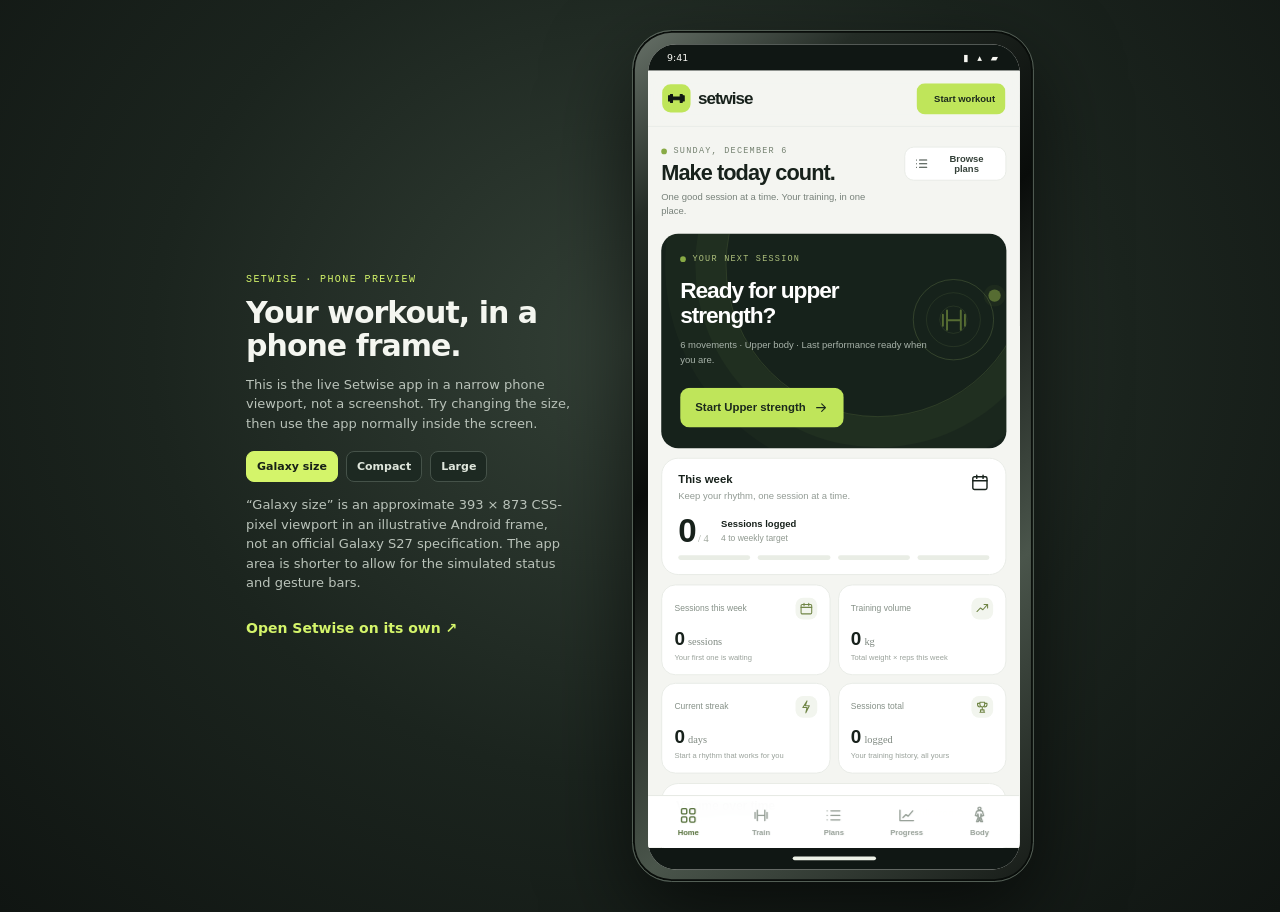
==== phone-preview.html @ 3e72337c "Publish Setwise workout tracker and installable web app" ====
<!doctype html>
<html lang="en">
<head>
  <meta charset="utf-8">
  <meta name="viewport" content="width=device-width, initial-scale=1">
  <meta name="theme-color" content="#101714">
  <title>Setwise phone preview</title>
  <style>
    :root{color-scheme:dark;--lime:#d4f46a}
    *{box-sizing:border-box}body{margin:0;min-height:100vh;background:radial-gradient(ellipse at 50% 38%,#344137 0,#1b241e 54%,#101512 100%);color:#f4f6f0;font:14px/1.5 system-ui,sans-serif}
    .preview-shell{min-height:100vh;display:flex;align-items:center;justify-content:center;gap:56px;padding:30px}
    .intro{width:min(330px,32vw)}.eyebrow{color:var(--lime);font:500 10px ui-monospace,monospace;letter-spacing:1.4px;text-transform:uppercase}.intro h1{font-size:30px;line-height:1.1;letter-spacing:-1px;margin:11px 0}.intro p{color:#bac3ba;font-size:13px}.intro a{display:inline-flex;margin-top:12px;color:var(--lime);font-weight:650;text-decoration:none}.intro a:hover{text-decoration:underline}
    .controls{display:flex;gap:8px;margin:18px 0 10px;flex-wrap:wrap}.controls button{border:1px solid #455249;border-radius:8px;background:#1d2922;color:#dfe6dc;padding:8px 10px;font:600 11px system-ui;cursor:pointer}.controls button.active{background:var(--lime);border-color:var(--lime);color:#172017}.caption{color:#8f9b91;font-size:10px;max-width:320px}.local-preview-note{display:none;margin:10px 0;padding:10px 12px;border:1px solid #53624f;border-radius:9px;background:#18221b;color:#c3cec2;font-size:10px;line-height:1.5}.local-preview-note a{display:inline;color:#d4f46a;text-decoration:underline}
    .fitbox{position:relative;flex:0 0 auto;width:calc(var(--phone-width) + 32px);height:calc(var(--phone-height) + 28px)}
    .device{position:absolute;inset:0 auto auto 0;width:calc(var(--phone-width) + 32px);height:calc(var(--phone-height) + 28px);transform:scale(var(--scale,1));transform-origin:top left;border:1px solid #58645a;border-radius:42px;background:linear-gradient(140deg,#687269,#242c26 16%,#090c0a 40%,#4a554b 72%,#171c18);box-shadow:0 34px 90px #0009,inset 0 0 0 2px #090d0a}
    .screen{position:absolute;left:16px;top:14px;width:var(--phone-width);height:var(--phone-height);overflow:hidden;border-radius:30px;background:#f4f5f1;display:flex;flex-direction:column}
    .system-bar{height:28px;flex:none;display:flex;justify-content:space-between;align-items:center;padding:0 20px;color:#f7f7f2;background:#101714;font:500 10px system-ui}.system-icons{letter-spacing:3px;font-size:10px}
    iframe{display:block;flex:1;width:100%;min-height:0;border:0;background:#f4f5f1}.gesture-bar{height:24px;flex:none;display:grid;place-items:center;background:#101714}.gesture-bar i{width:88px;height:4px;border-radius:9px;background:#eef2e8}
    @media(max-width:900px){.preview-shell{gap:24px;padding:20px}.intro{width:min(270px,34vw)}}
    @media(max-width:680px){.preview-shell{flex-direction:column;gap:22px;justify-content:flex-start;padding:18px 10px 30px}.intro{width:min(425px,100%)}.intro h1{font-size:24px}}
    @media(prefers-reduced-motion:reduce){*{scroll-behavior:auto!important}}
  </style>
</head>
<body>
  <main class="preview-shell">
    <section class="intro">
      <div class="eyebrow">Setwise · phone preview</div>
      <h1>Your workout, in a phone frame.</h1>
      <p>This is the live Setwise app in a narrow phone viewport, not a screenshot. Try changing the size, then use the app normally inside the screen.</p>
      <div class="controls" aria-label="Phone preview size">
        <button type="button" class="active" data-width="393" data-height="873">Galaxy size</button>
        <button type="button" data-width="360" data-height="800">Compact</button>
        <button type="button" data-width="412" data-height="915">Large</button>
      </div>
      <p class="caption">“Galaxy size” is an approximate 393 × 873 CSS-pixel viewport in an illustrative Android frame, not an official Galaxy S27 specification. The app area is shorter to allow for the simulated status and gesture bars.</p>
      <a id="open-app-link" href="./index.html">Open Setwise on its own ↗</a>
    </section>
    <div class="fitbox" id="fitbox" style="--phone-width:393px;--phone-height:873px">
      <div class="device"><div class="screen">
        <div class="system-bar"><span>9:41</span><span class="system-icons">▮ ▴ ▰</span></div>
        <iframe id="phone-app-frame" title="Setwise in a Galaxy-sized phone viewport" srcdoc="&lt;!doctype html&gt;
&lt;html lang=&quot;en&quot;&gt;
&lt;head&gt;
  &lt;meta charset=&quot;utf-8&quot;&gt;
  &lt;meta name=&quot;viewport&quot; content=&quot;width=device-width, initial-scale=1, viewport-fit=cover&quot;&gt;
  &lt;meta name=&quot;theme-color&quot; content=&quot;#101714&quot;&gt;
  &lt;meta name=&quot;description&quot; content=&quot;A private, no-subscription strength training log. Plan sessions, track your lifts, and see your progress.&quot;&gt;
  &lt;title&gt;Setwise — your training log&lt;/title&gt;
  &lt;link rel=&quot;icon&quot; href=&quot;./icon.svg&quot; type=&quot;image/svg+xml&quot;&gt;
  &lt;style&gt;:root{--ink:#17211b;--muted:#77817a;--quiet:#9aa29c;--line:#e8ebe6;--paper:#f4f5f1;--white:#fff;--green:#bfe55a;--green-dark:#425c31;--green-soft:#f0f6df;--nav:#101714;--nav-muted:#a6b1a8;--orange:#f1a65b;--red:#d8665a;--blue:#7798cf;--shadow:0 14px 40px rgba(25,37,28,.08);--radius:18px;font-family:&#x27;DM Sans&#x27;,sans-serif;color:var(--ink);background:var(--paper)}
*{box-sizing:border-box}body{margin:0;min-width:320px;min-height:100vh;background:var(--paper);font-size:14px}button,input,select,textarea{font:inherit}button{cursor:pointer}button:focus-visible,input:focus-visible,select:focus-visible,textarea:focus-visible{outline:3px solid rgba(108,144,47,.32);outline-offset:2px}svg{display:block;width:20px;height:20px;fill:none;stroke:currentColor;stroke-width:1.8;stroke-linecap:round;stroke-linejoin:round}.app-shell{min-height:100vh}.sidebar{position:fixed;z-index:15;inset:0 auto 0 0;width:246px;padding:25px 16px 16px;background:var(--nav);color:#f4f7f2;display:flex;flex-direction:column}.brand{display:flex;align-items:center;gap:11px;margin:0 0 36px 8px;color:inherit;text-decoration:none}.brand-mark{display:grid;place-items:center;width:37px;height:37px;border-radius:12px;background:var(--green);color:var(--nav)}.brand-mark svg{width:27px;height:27px}.brand-copy{display:flex;flex-direction:column;line-height:1}.brand-copy strong,.mobile-brand strong{font:800 20px Manrope,sans-serif;letter-spacing:-1.1px}.brand-copy small{color:#849087;font:500 8px &#x27;DM Mono&#x27;,monospace;letter-spacing:1px;margin-top:5px}.sidebar-label{padding:0 11px;margin:0 0 10px;color:#6f7b72;font:500 9px &#x27;DM Mono&#x27;,monospace;letter-spacing:1.3px}.primary-nav{display:grid;gap:5px}.nav-link{position:relative;display:flex;align-items:center;gap:12px;width:100%;height:43px;padding:0 12px;border:0;border-radius:10px;background:transparent;color:var(--nav-muted);text-align:left;font-weight:600;font-size:13px;transition:background .18s,color .18s}.nav-link:hover{background:#1c2720;color:#fff}.nav-link.active{background:#25312a;color:#f7faef}.nav-link.active:before{content:&quot;&quot;;position:absolute;left:0;top:10px;bottom:10px;width:3px;border-radius:0 4px 4px 0;background:var(--green)}.nav-icon,.top-action-icon span,.icon-button span{display:inline-grid;place-items:center;width:20px;height:20px}.nav-icon svg{width:18px;height:18px}.nav-count{display:grid;place-items:center;margin-left:auto;width:23px;height:20px;border-radius:6px;background:#26332b;color:#b8c3b9;font:500 10px &#x27;DM Mono&#x27;,monospace}.nav-pulse{width:7px;height:7px;margin-left:auto;border-radius:50%;background:var(--green);box-shadow:0 0 0 4px rgba(191,229,90,.12);display:none}.nav-pulse.on{display:block}.sidebar-bottom{margin-top:auto}.privacy-card{display:flex;gap:10px;align-items:flex-start;margin:0 2px 18px;padding:13px 11px;background:#19241d;border:1px solid #28352c;border-radius:12px}.privacy-icon{color:var(--green);padding-top:1px}.privacy-icon svg{width:17px;height:17px}.privacy-card strong,.privacy-card small{display:block}.privacy-card strong{font-size:11px;color:#e4eadf}.privacy-card small{font-size:10px;color:#879389;margin-top:4px}.settings-link{margin-bottom:12px}.profile-row{display:flex;align-items:center;gap:10px;padding:14px 4px 2px;border-top:1px solid #27312a}.avatar{display:grid;place-items:center;width:32px;height:32px;border-radius:50%;background:#344434;color:var(--green);font:700 13px Manrope}.profile-copy{flex:1;min-width:0}.profile-copy strong,.profile-copy small{display:block;white-space:nowrap;overflow:hidden;text-overflow:ellipsis}.profile-copy strong{font-size:11px}.profile-copy small{margin-top:4px;color:#829087;font-size:10px}.icon-button,.top-action-icon{display:grid;place-items:center;width:33px;height:33px;border:0;border-radius:9px;background:transparent;color:#89968c}.icon-button:hover,.top-action-icon:hover{background:#26322b;color:#fff}.icon-button svg{width:17px;height:17px}.main-area{min-height:100vh;margin-left:246px}.topbar{height:72px;position:sticky;z-index:10;top:0;display:flex;align-items:center;padding:0 40px;border-bottom:1px solid var(--line);background:rgba(244,245,241,.92);backdrop-filter:blur(14px)}.breadcrumbs{display:flex;align-items:center;gap:11px;font-size:12px}.crumb-root{color:#98a099}.crumb-slash{color:#c0c6bf}.breadcrumbs strong{font-size:12px;font-weight:700;color:#3c473f}.top-actions{display:flex;align-items:center;gap:15px;margin-left:auto}.save-indicator{display:flex;align-items:center;gap:6px;color:#839087;font-size:10px}.save-indicator i{width:6px;height:6px;border-radius:50%;background:#83b84c}.top-action-icon{display:none;color:#626f65}.button{display:inline-flex;align-items:center;justify-content:center;gap:8px;min-height:42px;padding:0 15px;border:1px solid transparent;border-radius:10px;font-weight:700;font-size:12px;transition:transform .14s,background .18s,border .18s}.button:hover{transform:translateY(-1px)}.button svg{width:16px;height:16px}.button-primary{background:var(--green);color:#1b291c}.button-primary:hover{background:#cef174}.button-small{min-height:35px;padding:0 12px;font-size:11px;border-radius:9px}.button-secondary{background:#fff;border-color:var(--line);color:#354139}.button-secondary:hover{border-color:#c6d2bf;background:#fbfcf8}.button-dark{background:#26342a;color:#f4f7f1}.button-dark:hover{background:#314332}.button-quiet{background:transparent;color:#68766b}.button-danger{background:#fff6f3;color:#a5473e;border-color:#f1d8d4}.content-wrap{max-width:1500px;margin:0 auto;padding:31px 40px 20px}.page-intro{display:flex;align-items:flex-end;justify-content:space-between;gap:20px;margin-bottom:24px}.page-intro h1{margin:4px 0 4px;font:700 27px Manrope,sans-serif;letter-spacing:-1px}.page-intro p{margin:0;color:var(--muted);font-size:12px}.eyebrow{display:flex;align-items:center;gap:7px;color:#758271;font:500 9px &#x27;DM Mono&#x27;,monospace;letter-spacing:1.3px;text-transform:uppercase}.eyebrow .dot{width:6px;height:6px;background:#88aa45;border-radius:50%}.intro-actions{display:flex;gap:8px}.grid{display:grid;gap:16px}.overview-hero{display:grid;grid-template-columns:minmax(0,1.5fr) minmax(250px,.68fr);gap:16px;margin-bottom:16px}.hero-card{position:relative;display:flex;min-height:232px;overflow:hidden;padding:27px 29px;border-radius:var(--radius);background:#16221b;color:#fff}.hero-card:after{content:&quot;&quot;;position:absolute;right:-25px;top:-128px;width:320px;height:320px;border:1px solid rgba(198,234,116,.15);border-radius:50%;box-shadow:0 0 0 32px rgba(198,234,116,.035),0 0 0 64px rgba(198,234,116,.025)}.hero-content{position:relative;z-index:1;max-width:440px;display:flex;flex-direction:column;align-items:flex-start}.hero-card .eyebrow{color:#aec07d}.hero-card h2{max-width:390px;margin:14px 0 9px;font:700 27px/1.14 Manrope,sans-serif;letter-spacing:-1.1px}.hero-card p{max-width:385px;margin:0 0 20px;color:#a8b3aa;font-size:12px;line-height:1.65}.hero-card .button{margin-top:auto}.hero-orbit{position:absolute;right:56px;top:52px;width:130px;height:130px;border:1px solid rgba(213,245,138,.44);border-radius:50%;display:grid;place-items:center;color:var(--green)}.hero-orbit:before,.hero-orbit:after{content:&quot;&quot;;position:absolute;border:1px solid rgba(213,245,138,.24);border-radius:50%}.hero-orbit:before{inset:13px}.hero-orbit:after{inset:27px}.hero-orbit svg{position:relative;z-index:1;width:50px;height:50px;stroke-width:1.4}.hero-orbit span{position:absolute;right:-8px;top:10px;width:13px;height:13px;border-radius:50%;background:var(--green);box-shadow:0 0 0 5px rgba(191,229,90,.12)}.week-card{display:flex;flex-direction:column;justify-content:space-between;padding:21px 20px;border:1px solid var(--line);border-radius:var(--radius);background:#fff}.week-card-top{display:flex;align-items:flex-start;justify-content:space-between}.week-card h3{margin:0;font-size:12px}.week-card p{margin:5px 0 0;color:#929b94;font-size:10px}.week-stats{display:flex;gap:13px;align-items:flex-end}.week-big{font:700 42px/1 Manrope,sans-serif;letter-spacing:-2.5px}.week-big small{font:500 11px &#x27;DM Sans&#x27;;letter-spacing:0;color:#a1a99f;margin-left:4px}.week-target{display:grid;gap:5px;padding-bottom:4px}.week-target strong{font-size:10px}.week-target span{color:#909990;font-size:9px}.week-mark{display:flex;gap:8px;margin-top:14px}.week-mark i{height:5px;flex:1;border-radius:6px;background:#e9ede5}.week-mark i.done{background:#8fb546}.week-mark i.today{box-shadow:0 0 0 2px #d8e9b5}.metric-grid{grid-template-columns:repeat(4,minmax(0,1fr));margin-bottom:17px}.metric-card{position:relative;min-height:105px;padding:17px 18px;border:1px solid var(--line);border-radius:15px;background:#fff}.metric-card .metric-label{display:flex;align-items:center;justify-content:space-between;color:#859087;font-size:10px}.metric-card .metric-icon{display:grid;place-items:center;width:27px;height:27px;border-radius:8px;background:#f2f5ee;color:#718647}.metric-card .metric-icon svg{width:15px;height:15px}.metric-value{margin-top:10px;font:700 24px/1 Manrope,sans-serif;letter-spacing:-.8px}.metric-value small{color:#7f8981;font:500 11px &#x27;DM Sans&#x27;;letter-spacing:0;margin-left:4px}.metric-sub{margin-top:6px;color:#9aa29b;font-size:9px}.dashboard-grid{grid-template-columns:minmax(0,1.4fr) minmax(260px,.8fr);align-items:start}.panel{border:1px solid var(--line);border-radius:var(--radius);background:#fff;overflow:hidden}.panel-head{display:flex;align-items:center;justify-content:space-between;padding:17px 19px 14px}.panel-title{margin:0;font:700 13px Manrope,sans-serif;letter-spacing:-.2px}.panel-subtitle{margin:5px 0 0;color:#949d95;font-size:10px}.text-action{display:inline-flex;align-items:center;gap:5px;padding:4px 0;border:0;background:transparent;color:#728647;font-size:10px;font-weight:700}.text-action svg{width:14px;height:14px}.chart-holder{padding:3px 16px 12px}.chart-svg{width:100%;height:184px;overflow:visible}.chart-svg text{font:9px &#x27;DM Mono&#x27;,monospace;fill:#9aa29a}.chart-gridline{stroke:#edf0eb;stroke-width:1}.chart-area{fill:url(#chartFill)}.chart-line{fill:none;stroke:#819e48;stroke-width:2.3;stroke-linecap:round;stroke-linejoin:round}.chart-point{fill:#fff;stroke:#819e48;stroke-width:2}.chart-tooltip{fill:#29352a}.chart-legend{display:flex;justify-content:space-between;align-items:center;margin:0 18px 16px;color:#9aa29a;font-size:9px}.legend-label{display:flex;align-items:center;gap:6px}.legend-dot{width:7px;height:7px;border-radius:50%;background:#8aa451}.routine-list{display:grid;gap:9px;padding:0 14px 15px}.routine-quick{display:flex;align-items:center;gap:10px;padding:11px;border:1px solid #eff1ed;border-radius:12px;transition:border .15s,background .15s}.routine-quick:hover{border-color:#d8e3ca;background:#fbfcf8}.routine-visual{display:grid;place-items:center;flex:none;width:39px;height:39px;border-radius:11px;background:#edf3df;color:#6f8846}.routine-visual svg{width:19px;height:19px}.routine-quick:nth-child(3n+2) .routine-visual{background:#f4eddf;color:#ad8553}.routine-quick:nth-child(3n) .routine-visual{background:#e7eef4;color:#6685a4}.routine-info{min-width:0;flex:1}.routine-info strong{display:block;overflow:hidden;text-overflow:ellipsis;white-space:nowrap;font-size:11px}.routine-info small{display:block;margin-top:4px;color:#959e96;font-size:9px}.routine-start{display:grid;place-items:center;width:30px;height:30px;border:1px solid #e8ece5;border-radius:9px;background:#fff;color:#5f7641}.routine-start svg{width:15px;height:15px}.empty-routine{padding:21px 15px;text-align:center;color:#8e9990}.empty-routine strong{display:block;font-size:11px;color:#536054}.empty-routine p{margin:6px 0 11px;font-size:10px;line-height:1.5}.recent-panel{margin-top:16px}.session-list{padding:0 17px 8px}.session-row{display:grid;grid-template-columns:38px minmax(0,1fr) auto auto;align-items:center;gap:12px;padding:11px 0;border-top:1px solid #f0f2ee}.session-row:first-child{border-top:0}.session-date{display:grid;place-items:center;width:36px;height:38px;border-radius:9px;background:#f2f5ee;color:#597443;font:500 9px &#x27;DM Mono&#x27;,monospace;text-align:center;line-height:1.2}.session-main{min-width:0}.session-main strong{display:block;overflow:hidden;text-overflow:ellipsis;white-space:nowrap;font-size:11px}.session-main small{display:block;margin-top:4px;color:#9aa29a;font-size:9px}.session-stat{text-align:right;font:500 10px &#x27;DM Mono&#x27;,monospace;color:#556357}.session-stat small{display:block;margin-top:4px;color:#a0a8a1;font:400 8px &#x27;DM Sans&#x27;}.session-chevron{color:#b4bcb5}.session-chevron svg{width:15px;height:15px}.footer{display:flex;justify-content:space-between;gap:15px;padding:24px 1px 7px;color:#9ca49c;font:400 8px &#x27;DM Mono&#x27;,monospace;letter-spacing:.5px}.footer b{margin:0 5px;color:#c1c8be}

/* Routine, exercise, history and metrics */
.section-toolbar{display:flex;align-items:center;gap:9px;flex-wrap:wrap;margin-bottom:16px}.search-box{position:relative;display:flex;align-items:center;flex:1;min-width:210px;max-width:410px}.search-box svg{position:absolute;left:12px;width:16px;height:16px;color:#909990}.search-box input{width:100%;height:39px;padding:0 12px 0 38px;border:1px solid var(--line);border-radius:10px;background:#fff;color:var(--ink);font-size:11px}.filter-select,.field input,.field select,.field textarea,.inline-select{height:39px;padding:0 11px;border:1px solid var(--line);border-radius:9px;background:#fff;color:#354139;font-size:11px}.filter-select{min-width:125px}.toolbar-spacer{flex:1}.card-grid{display:grid;grid-template-columns:repeat(3,minmax(0,1fr));gap:13px}.routine-card{position:relative;display:flex;flex-direction:column;min-height:222px;padding:17px;border:1px solid var(--line);border-radius:15px;background:#fff;transition:transform .15s,box-shadow .15s}.routine-card:hover{transform:translateY(-2px);box-shadow:var(--shadow)}.routine-card-top{display:flex;align-items:flex-start;justify-content:space-between}.routine-card .routine-visual{width:42px;height:42px}.routine-menu{display:flex;gap:4px}.small-icon-button{display:grid;place-items:center;width:29px;height:29px;border:0;border-radius:8px;background:transparent;color:#99a199}.small-icon-button:hover{background:#f1f4ed;color:#4e6142}.small-icon-button svg{width:15px;height:15px}.routine-card h3{margin:14px 0 5px;font:700 15px Manrope,sans-serif;letter-spacing:-.3px}.routine-meta{color:#939c93;font-size:10px}.routine-card-tags{display:flex;gap:5px;flex-wrap:wrap;margin-top:12px}.tag{display:inline-flex;align-items:center;min-height:22px;padding:0 8px;border-radius:6px;background:#f1f4ed;color:#65754d;font-size:9px;font-weight:600}.tag.neutral{background:#f2f3f1;color:#737d74}.routine-card-bottom{display:flex;align-items:center;justify-content:space-between;margin-top:auto;padding-top:15px}.routine-card-bottom small{color:#9aa29a;font-size:9px}.exercise-grid{display:grid;grid-template-columns:repeat(3,minmax(0,1fr));gap:10px}.exercise-card{display:flex;align-items:center;gap:11px;padding:13px;border:1px solid var(--line);border-radius:13px;background:#fff}.exercise-symbol{display:grid;place-items:center;flex:none;width:39px;height:39px;border-radius:11px;background:#f1f4ed;color:#758d49}.exercise-symbol svg{width:20px;height:20px}.exercise-card-main{min-width:0;flex:1}.exercise-card-main strong{display:block;overflow:hidden;text-overflow:ellipsis;white-space:nowrap;font-size:11px}.exercise-card-main small{display:block;overflow:hidden;text-overflow:ellipsis;white-space:nowrap;margin-top:4px;color:#939c94;font-size:9px}.exercise-card .small-icon-button{flex:none}.muscle-chip{color:#718449;background:#f0f5e5}.history-row{display:grid;grid-template-columns:42px minmax(0,1fr) auto auto;align-items:center;gap:13px;padding:14px 18px;border-top:1px solid #eff1ed}.history-row:first-child{border-top:0}.date-block{display:grid;place-items:center;width:40px;height:43px;border-radius:10px;background:#f2f5ee;color:#5d7542;text-align:center;font:500 9px &#x27;DM Mono&#x27;,monospace;line-height:1.25}.history-copy{min-width:0}.history-copy strong{display:block;font-size:12px}.history-copy small{display:block;margin-top:5px;color:#959e96;font-size:9px}.history-numbers{display:flex;gap:20px}.history-numbers div{text-align:right;color:#4b584e;font:500 11px &#x27;DM Mono&#x27;,monospace}.history-numbers small{display:block;margin-top:4px;color:#9da59e;font:400 8px &#x27;DM Sans&#x27;}.status-pill{padding:5px 8px;border-radius:6px;background:#edf4e0;color:#617d3e;font-size:9px;font-weight:700}.empty-state{padding:46px 20px;text-align:center;border:1px dashed #dce2d8;border-radius:15px;background:rgba(255,255,255,.6)}.empty-state-icon{display:grid;place-items:center;margin:0 auto 12px;width:46px;height:46px;border-radius:14px;background:#edf3df;color:#778e4d}.empty-state-icon svg{width:22px;height:22px}.empty-state h3{margin:0;font:700 14px Manrope,sans-serif}.empty-state p{max-width:360px;margin:7px auto 16px;color:#909a91;font-size:11px;line-height:1.6}.metric-wide{grid-column:span 2}.metric-side{grid-column:span 1}.chart-controls{display:flex;align-items:center;gap:8px}.body-chart{padding:5px 17px 16px}.body-entry-form{display:grid;grid-template-columns:repeat(5,minmax(0,1fr)) auto;gap:8px;align-items:end;padding:16px;border-bottom:1px solid #eff1ed}.field{display:grid;gap:6px;min-width:0}.field label{color:#79847a;font-size:9px;font-weight:700}.field input,.field select,.field textarea{width:100%}.field input::placeholder,.field textarea::placeholder{color:#b2bab3}.field textarea{height:auto;min-height:82px;padding:10px;resize:vertical}.measurement-history{padding:0 17px}.measurement-history .history-row{padding:11px 0}.data-empty{padding:18px;color:#9ba39c;text-align:center;font-size:10px}.tool-grid{display:grid;grid-template-columns:repeat(2,minmax(0,1fr));gap:15px}.tool-card{padding:19px;border:1px solid var(--line);border-radius:16px;background:#fff}.tool-card-head{display:flex;gap:11px;align-items:center;margin-bottom:17px}.tool-card-head .routine-visual{width:39px;height:39px}.tool-card-head h3{margin:0;font:700 13px Manrope,sans-serif}.tool-card-head p{margin:4px 0 0;color:#939c93;font-size:9px}.tool-form{display:grid;grid-template-columns:repeat(2,minmax(0,1fr));gap:10px}.tool-result{margin-top:14px;padding:14px;border-radius:12px;background:#f1f5e9}.tool-result strong{display:block;font:700 27px Manrope,sans-serif;letter-spacing:-1px;color:#33472a}.tool-result small{display:block;margin-top:4px;color:#77866f;font-size:9px}.plate-result{display:flex;gap:4px;align-items:center;flex-wrap:wrap;margin-top:13px}.plate{display:grid;place-items:center;min-width:28px;height:36px;padding:0 5px;border-radius:5px;background:#718e4b;color:#fff;font:500 9px &#x27;DM Mono&#x27;,monospace}.plate:nth-child(2n){background:#99a96b}.bar-badge{padding:8px 10px;border:1px dashed #b7c1af;border-radius:6px;color:#74806f;font:500 9px &#x27;DM Mono&#x27;,monospace}.disclaimer{margin:15px 0 0;padding:11px 13px;border-radius:10px;background:#f9f6ed;color:#918262;font-size:9px;line-height:1.5}.settings-grid{display:grid;grid-template-columns:minmax(0,1.2fr) minmax(270px,.8fr);gap:15px}.settings-panel{padding:18px 19px}.settings-row{display:flex;align-items:center;justify-content:space-between;gap:18px;padding:14px 0;border-top:1px solid #eff1ed}.settings-row:first-of-type{margin-top:9px}.settings-row strong{display:block;font-size:11px}.settings-row small{display:block;margin-top:4px;color:#939c93;font-size:9px;line-height:1.5}.backup-actions{display:flex;flex-wrap:wrap;gap:8px;margin-top:14px}.privacy-note{padding:17px;border:1px solid #dfe8d1;border-radius:14px;background:#f3f7e9}.privacy-note h3{display:flex;align-items:center;gap:8px;margin:0 0 8px;font:700 12px Manrope,sans-serif}.privacy-note h3 svg{width:16px;height:16px;color:#6c8a3d}.privacy-note p{margin:0;color:#78836e;font-size:10px;line-height:1.65}.privacy-note .tag{margin-top:13px}.settings-danger{margin-top:15px}.unit-toggle{display:flex;padding:3px;border-radius:8px;background:#f0f2ed}.unit-toggle button{height:26px;padding:0 9px;border:0;border-radius:6px;background:transparent;color:#879087;font-size:9px;font-weight:700}.unit-toggle button.selected{background:#fff;color:#354139;box-shadow:0 1px 4px #dce0d8}.trainer-layout{display:grid;grid-template-columns:minmax(0,1fr) 260px;gap:15px;align-items:start}.active-banner{display:flex;align-items:center;justify-content:space-between;gap:16px;margin-bottom:15px;padding:15px 17px;border-radius:14px;background:#19261d;color:#fff}.active-banner-left{display:flex;align-items:center;gap:12px}.live-indicator{width:9px;height:9px;border-radius:50%;background:var(--green);box-shadow:0 0 0 5px rgba(191,229,90,.13)}.active-banner h2{margin:0;font:700 15px Manrope,sans-serif}.active-banner small{display:block;margin-top:5px;color:#9eada1;font-size:9px}.workout-clock{color:#d2ed9f;font:500 13px &#x27;DM Mono&#x27;,monospace}.trainer-exercise{margin-bottom:11px}.trainer-exercise-head{display:flex;align-items:center;gap:12px;padding:14px 16px;border-bottom:1px solid #eff1ed}.trainer-exercise-head .exercise-symbol{width:35px;height:35px}.trainer-exercise-head .exercise-card-main{flex:1}.trainer-exercise-head strong{font-size:12px}.trainer-exercise-head small{color:#929c93;font-size:9px}.set-table{width:100%;border-collapse:collapse}.set-table th{padding:9px 8px;color:#9aa39a;font:500 8px &#x27;DM Mono&#x27;,monospace;text-align:center;text-transform:uppercase}.set-table td{padding:6px 7px;text-align:center}.set-table tr+tr td{border-top:1px solid #f4f5f2}.set-number{width:34px;color:#9aa39a;font:500 9px &#x27;DM Mono&#x27;,monospace}.set-input{width:72px;height:31px;padding:0 8px;border:1px solid #e8ece5;border-radius:7px;background:#fbfcfa;text-align:center;color:#455247;font:500 10px &#x27;DM Mono&#x27;,monospace}.set-input:focus{background:#fff}.set-done{width:27px;height:27px;border:1px solid #dfe5db;border-radius:8px;background:#fff;color:transparent}.set-done svg{width:13px;height:13px}.set-done.done{border-color:#91ad60;background:#eaf2dc;color:#57723c}.set-footer{display:flex;justify-content:space-between;align-items:center;padding:7px 14px 11px}.set-footer small{color:#a0a8a1;font-size:9px}.trainer-actions{display:flex;gap:7px}.trainer-actions button{height:28px;padding:0 9px;border:1px solid #e9ede7;border-radius:7px;background:#fff;color:#738172;font-size:9px}.trainer-actions button:hover{background:#f5f8ef}.exercise-picker{padding:15px}.exercise-picker .search-box{max-width:none;margin-bottom:10px}.picker-list{max-height:310px;overflow:auto;display:grid;gap:5px}.picker-item{display:flex;align-items:center;gap:10px;width:100%;padding:9px;border:1px solid transparent;border-radius:9px;background:#fff;text-align:left}.picker-item:hover{border-color:#e4e9df;background:#f9fbf6}.picker-item .exercise-symbol{width:32px;height:32px}.picker-item strong{display:block;font-size:10px}.picker-item small{display:block;margin-top:3px;color:#939c93;font-size:8px}.trainer-side-card{padding:17px}.trainer-side-card h3{margin:0;font:700 12px Manrope,sans-serif}.trainer-side-card .panel-subtitle{margin-bottom:14px}.rest-clock{display:grid;place-items:center;margin:10px auto 13px;width:116px;height:116px;border:6px solid #edf2e5;border-radius:50%;color:#526c36;font:700 25px Manrope,sans-serif;letter-spacing:-1px}.rest-clock.active{border-color:#c4dc95}.rest-controls{display:flex;justify-content:center;gap:6px}.rest-controls button{min-width:42px;height:31px;border:1px solid #e8ece5;border-radius:8px;background:#fff;color:#68756a;font-size:9px}.workout-note{width:100%;min-height:80px;padding:10px;border:1px solid var(--line);border-radius:9px;resize:vertical;font-size:10px}.training-summary{display:grid;grid-template-columns:repeat(3,1fr);gap:7px;margin:13px 0}.summary-mini{padding:10px 8px;border-radius:9px;background:#f4f6f1;text-align:center}.summary-mini strong{display:block;font:700 14px Manrope,sans-serif}.summary-mini small{display:block;margin-top:4px;color:#8c968c;font-size:8px}.rest-note{margin:12px 0 0;color:#99a199;font-size:9px;line-height:1.5}.modal-backdrop{position:fixed;z-index:40;inset:0;display:grid;place-items:center;padding:18px;background:rgba(11,17,13,.52);backdrop-filter:blur(4px)}.modal{width:min(560px,100%);max-height:90vh;overflow:auto;border-radius:17px;background:#fff;box-shadow:0 25px 80px rgba(0,0,0,.25)}.modal.modal-wide{width:min(720px,100%)}.modal-head{position:sticky;top:0;z-index:1;display:flex;justify-content:space-between;align-items:center;padding:17px 20px;border-bottom:1px solid var(--line);background:#fff}.modal-head h2{margin:0;font:700 15px Manrope,sans-serif}.modal-close{display:grid;place-items:center;width:30px;height:30px;border:0;border-radius:8px;background:#f3f5f1;color:#69756b}.modal-close svg{width:15px;height:15px}.modal-body{padding:18px 20px}.modal-footer{display:flex;justify-content:flex-end;gap:8px;padding:13px 20px;border-top:1px solid #eef0ed;background:#fbfcfa}.form-grid{display:grid;grid-template-columns:repeat(2,minmax(0,1fr));gap:11px}.form-grid .full{grid-column:1/-1}.routine-edit-list{display:grid;gap:7px;margin:14px 0}.routine-edit-row{display:grid;grid-template-columns:minmax(0,1fr) 74px 78px 30px;gap:7px;align-items:center}.routine-edit-row select,.routine-edit-row input{width:100%;height:34px;padding:0 8px;border:1px solid var(--line);border-radius:8px;background:#fff;font-size:9px}.routine-edit-row .small-icon-button{justify-self:center}.modal-hint{margin:5px 0 0;color:#98a198;font-size:9px;line-height:1.5}.modal .field{margin-bottom:2px}.toast-root{position:fixed;z-index:60;right:22px;bottom:22px;display:grid;gap:8px}.toast{display:flex;align-items:center;gap:9px;min-width:210px;max-width:340px;padding:12px 14px;border:1px solid #dae6c7;border-radius:11px;background:#f8fcef;color:#4b6039;box-shadow:var(--shadow);font-size:11px;font-weight:600;animation:toast-in .2s ease-out}.toast svg{width:16px;height:16px}.toast.error{border-color:#f0d6d2;background:#fff7f4;color:#9b4c41}@keyframes toast-in{from{opacity:0;transform:translateY(7px)}to{opacity:1;transform:translateY(0)}}.mobile-brand,.mobile-dock{display:none}.subtle{color:#9ba49d}.mono{font-family:&#x27;DM Mono&#x27;,monospace}.accent{color:#6b8642}.chart-select{height:30px;padding:0 8px;border:1px solid var(--line);border-radius:7px;background:#fff;color:#59655a;font-size:9px}.pr-list{display:grid;gap:9px;padding:0 17px 17px}.pr-item{display:flex;align-items:center;gap:9px}.pr-medal{display:grid;place-items:center;width:27px;height:27px;border-radius:8px;background:#f5f1e6;color:#ad8a49}.pr-medal svg{width:14px;height:14px}.pr-copy{flex:1;min-width:0}.pr-copy strong{display:block;overflow:hidden;text-overflow:ellipsis;white-space:nowrap;font-size:10px}.pr-copy small{display:block;margin-top:3px;color:#9ba39c;font-size:8px}.pr-value{text-align:right;font:500 10px &#x27;DM Mono&#x27;,monospace}.pr-value small{display:block;margin-top:3px;color:#9ba39c;font:400 8px &#x27;DM Sans&#x27;}

@media(max-width:1180px){.sidebar{width:218px}.main-area{margin-left:218px}.topbar{padding:0 28px}.content-wrap{padding:26px 28px 18px}.hero-orbit{right:28px;width:112px;height:112px}.hero-card h2{font-size:24px}.card-grid,.exercise-grid{grid-template-columns:repeat(2,minmax(0,1fr))}.metric-grid{grid-template-columns:repeat(2,minmax(0,1fr))}.body-entry-form{grid-template-columns:repeat(3,minmax(0,1fr))}.body-entry-form .button{align-self:end}.trainer-layout{grid-template-columns:minmax(0,1fr) 230px}}
@media(max-width:900px){.sidebar{width:72px;padding:20px 10px}.brand{justify-content:center;margin:0 0 30px}.brand-copy,.sidebar-label,.nav-link&gt;span:not(.nav-icon):not(.nav-pulse):not(.nav-count),.privacy-card,.profile-copy,.profile-settings,.settings-link .nav-pulse{display:none}.primary-nav{gap:8px}.nav-link{justify-content:center;padding:0;height:43px}.nav-link.active:before{left:-10px}.nav-icon{width:22px;height:22px}.nav-count{position:absolute;right:2px;top:2px;width:15px;height:15px;font-size:8px}.nav-pulse{position:absolute;right:5px;top:3px;width:6px;height:6px}.sidebar-bottom{display:flex;flex-direction:column;align-items:center}.settings-link{display:flex;margin:0 0 12px}.settings-link .nav-icon{display:inline-grid}.profile-row{justify-content:center;width:100%;padding-top:13px}.main-area{margin-left:72px}.hero-orbit{opacity:.5;right:20px}.dashboard-grid{grid-template-columns:minmax(0,1.2fr) minmax(220px,.8fr)}.trainer-layout{grid-template-columns:1fr}.trainer-side{display:grid;grid-template-columns:repeat(2,minmax(0,1fr));gap:10px}.trainer-side .trainer-side-card:last-child{grid-column:span 2}}
@media(max-width:680px){body{padding-bottom:70px}.sidebar{display:none}.main-area{margin:0}.topbar{height:59px;padding:0 15px}.breadcrumbs{display:none}.mobile-brand{display:flex;align-items:center;gap:8px}.mobile-brand .brand-mark{width:30px;height:30px;border-radius:9px}.mobile-brand .brand-mark svg{width:22px;height:22px}.mobile-brand strong{font-size:18px}.top-actions{gap:7px}.save-indicator{display:none}.top-action-icon{display:grid}.top-actions .button{min-height:33px;padding:0 10px;font-size:10px}.content-wrap{padding:21px 14px 15px}.page-intro{align-items:flex-start;margin-bottom:17px}.page-intro h1{font-size:23px}.page-intro p{max-width:290px;font-size:10px;line-height:1.5}.page-intro .button{min-height:36px;padding:0 10px;font-size:10px}.overview-hero{grid-template-columns:1fr;gap:10px;margin-bottom:10px}.hero-card{min-height:207px;padding:22px 20px}.hero-card h2{max-width:260px;font-size:24px}.hero-card p{max-width:265px;font-size:10px}.hero-orbit{right:13px;top:48px;width:86px;height:86px;opacity:.38}.hero-orbit svg{width:35px;height:35px}.week-card{min-height:124px;padding:15px 17px}.week-big{font-size:35px}.week-mark{margin-top:9px}.metric-grid{gap:8px;margin-bottom:10px}.metric-card{min-height:94px;padding:13px}.metric-card .metric-label{font-size:9px}.metric-card .metric-icon{width:23px;height:23px}.metric-value{font-size:20px}.metric-sub{font-size:8px}.dashboard-grid{grid-template-columns:1fr;gap:10px}.panel-head{padding:15px 15px 12px}.chart-svg{height:158px}.routine-list{padding:0 11px 12px}.routine-quick{padding:9px}.routine-visual{width:35px;height:35px}.recent-panel{margin-top:10px}.session-list{padding:0 13px 7px}.session-row{grid-template-columns:34px minmax(0,1fr) auto;gap:9px}.session-date{width:33px;height:35px}.session-stat{font-size:9px}.session-stat:last-of-type{display:none}.session-chevron{display:none}.footer{padding-top:20px;flex-direction:column;gap:6px;font-size:7px}.mobile-dock{position:fixed;z-index:25;inset:auto 0 0;display:flex;justify-content:space-around;gap:2px;padding:8px 5px max(8px,env(safe-area-inset-bottom));border-top:1px solid #e6e9e4;background:rgba(255,255,255,.96);backdrop-filter:blur(14px)}.dock-link{display:grid;justify-items:center;gap:4px;flex:1;padding:3px 0;border:0;background:transparent;color:#929c93;font-size:8px;font-weight:600}.dock-link svg{width:19px;height:19px}.dock-link.active{color:#526d37}.section-toolbar{gap:7px}.search-box{min-width:100%;max-width:none;order:-1}.filter-select{flex:1;min-width:0;height:35px}.section-toolbar&gt;.button{min-height:35px}.toolbar-spacer{display:none}.card-grid,.exercise-grid{grid-template-columns:1fr}.routine-card{min-height:190px}.history-row{grid-template-columns:36px minmax(0,1fr) auto;gap:9px;padding:12px}.date-block{width:35px;height:38px}.history-numbers{gap:9px}.history-numbers div{font-size:9px}.history-numbers div:nth-child(2){display:none}.status-pill{font-size:8px}.metric-wide,.metric-side{grid-column:span 1}.body-entry-form{grid-template-columns:repeat(2,minmax(0,1fr));padding:12px}.body-entry-form .field:first-child{grid-column:span 2}.body-entry-form .button{width:100%}.tool-grid,.settings-grid{grid-template-columns:1fr}.tool-card{padding:15px}.tool-card .tool-form{grid-template-columns:repeat(2,minmax(0,1fr))}.active-banner{padding:12px}.active-banner h2{font-size:13px}.workout-clock{font-size:11px}.trainer-side{grid-template-columns:1fr}.trainer-side .trainer-side-card:last-child{grid-column:span 1}.set-input{width:58px;height:29px}.set-table th{font-size:7px}.trainer-exercise-head{padding:12px}.set-table td{padding:5px 3px}.set-footer{padding:7px 10px 10px}.toast-root{left:12px;right:12px;bottom:82px}.toast{min-width:0}.modal-backdrop{padding:9px}.modal{max-height:94vh}.modal-body{padding:15px}.modal-head,.modal-footer{padding-left:15px;padding-right:15px}.routine-edit-row{grid-template-columns:minmax(0,1fr) 54px 60px 27px;gap:4px}.routine-edit-row select,.routine-edit-row input{height:32px;padding:0 5px;font-size:8px}}
@media(prefers-reduced-motion:reduce){*,*::before,*::after{animation-duration:.01ms!important;animation-iteration-count:1!important;scroll-behavior:auto!important;transition-duration:.01ms!important}}
.body-entry-form .full{grid-column:1/-1}
.movement-guide{margin:15px 0 12px;padding:14px;border:1px solid #e5eae0;border-radius:14px;background:#fbfcf9}.movement-guide-head{display:flex;align-items:center;justify-content:space-between;gap:10px;margin-bottom:10px}.movement-guide-head&gt;div{display:grid;gap:5px}.movement-guide-head .eyebrow{font-size:8px}.movement-guide-head strong{font:700 12px Manrope,sans-serif}.demo-badge{padding:5px 7px;border:1px solid #e5ebd8;border-radius:6px;background:#f3f7e9;color:#6c8347;font:500 7px &#x27;DM Mono&#x27;,monospace;letter-spacing:.45px}.movement-scene{overflow:hidden;border-radius:11px;background:#f2f5ef}.demo-disclaimer{margin:5px 0 10px;color:#929c92;font-size:8px;line-height:1.45}.form-steps{display:grid;gap:7px;margin:0;padding:0;list-style:none}.form-steps li{display:flex;align-items:flex-start;gap:8px}.form-steps li&gt;span{display:grid;place-items:center;flex:none;width:17px;height:17px;border-radius:6px;background:#edf3df;color:#607740;font:500 8px &#x27;DM Mono&#x27;,monospace}.form-steps p{margin:1px 0 0;color:#667168;font-size:9px;line-height:1.45}.trainer-exercise-head .small-icon-button{flex:none}.trainer-exercise-head .exercise-card-main{flex:1}.exercise-card .howto-button{flex:none;min-height:29px;padding:0 8px;white-space:nowrap;font-size:9px}.trainer-exercise-head .howto-button{flex:none;min-height:29px;padding:0 8px;white-space:nowrap;font-size:9px}.exercise-card .howto-button:focus-visible,.trainer-exercise-head .howto-button:focus-visible{outline:2px solid #8eae51;outline-offset:2px}



.trainer-exercise .movement-guide-inline+.set-table{border-top:0}


/* Licensed RepDB movement references replace the homemade stick-figure previews. */
.movement-scene-pair{position:relative;display:flex;align-items:center;justify-content:center;gap:10px;min-height:198px;padding:10px 22px;background:radial-gradient(ellipse at center,#fff 0,#f2f5ef 100%);border:1px solid #e8ede4}
.movement-position{display:grid;grid-template-rows:minmax(0,1fr) auto;justify-items:center;align-items:center;flex:1 1 0;min-width:0;height:178px;margin:0}
.movement-position img{display:block;width:100%;height:155px;object-fit:contain}
.movement-position figcaption{padding-top:5px;color:#728166;font:500 8px &#x27;DM Mono&#x27;,monospace;letter-spacing:.8px;text-transform:uppercase}
.movement-position-arrow{flex:none;color:#99ad74;font-size:19px;font-weight:500}
.movement-position-single{max-width:220px}
.movement-position-single img{height:165px}
.movement-scene-loading,.movement-scene-empty{display:flex;align-items:center;justify-content:center;gap:9px;min-height:198px;padding:18px;border:1px solid #e8ede4;border-radius:11px;background:linear-gradient(135deg,#f8faf6,#eef3e9);color:#879181;font-size:10px;line-height:1.5;text-align:center}
.movement-scene-empty{color:#77816f}
.visual-loading-dot{width:8px;height:8px;border-radius:50%;background:#a3bf64;box-shadow:0 0 0 5px rgba(163,191,100,.12);animation:visual-pulse 1.4s ease-in-out infinite}
.scene-empty-mark{display:grid;place-items:center;width:26px;height:26px;flex:none;border-radius:8px;background:#e7eedc;color:#6f844b;font-size:14px}
@keyframes visual-pulse{50%{opacity:.45;transform:scale(.85)}}
.movement-guide-inline .movement-scene-pair{min-height:164px;padding:8px 16px}
.movement-guide-inline .movement-position{height:146px}
.movement-guide-inline .movement-position img{height:122px}
.movement-guide-inline .movement-position-single img{height:132px}
.movement-guide-inline .movement-scene-loading,.movement-guide-inline .movement-scene-empty{min-height:164px}
.movement-guide-inline{grid-template-columns:minmax(190px,.95fr) minmax(220px,1.05fr);grid-template-rows:auto auto auto;gap:0 16px}
.movement-guide-inline .movement-guide-head{grid-column:1/-1;grid-row:1}
.movement-guide-inline .movement-scene{grid-column:1;grid-row:2 / span 2;align-self:start}
.movement-guide-inline .demo-disclaimer{grid-column:2;grid-row:2;margin:0 0 10px}
.movement-guide-inline .form-steps{grid-column:2;grid-row:3;align-content:start}
.movement-guide-inline .movement-guide-head strong{font-size:11px}
.movement-guide-inline .form-steps li{gap:7px}
.movement-guide-inline .form-steps p{font-size:9px}
@media(max-width:760px){
  .trainer-exercise .movement-guide-inline{grid-template-columns:1fr;grid-template-rows:auto;gap:0;padding:11px 12px}
  .movement-guide-inline .movement-guide-head,.movement-guide-inline .movement-scene,.movement-guide-inline .demo-disclaimer,.movement-guide-inline .form-steps{grid-column:1;grid-row:auto}
  .movement-guide-inline .movement-scene{margin-bottom:6px}
  .movement-guide-inline .movement-scene-pair{min-height:180px}
  .movement-guide-inline .movement-position{height:158px}
  .movement-guide-inline .movement-position img{height:134px}
  .movement-guide-inline .movement-scene-loading,.movement-guide-inline .movement-scene-empty{min-height:180px}
  .movement-guide-inline .demo-disclaimer{margin:6px 0 9px}
}
@media(max-width:420px){
  .movement-scene-pair{gap:5px;padding:8px}
  .movement-position{height:150px}
  .movement-position img{height:127px}
  .movement-position-arrow{font-size:15px}
}

.footer a{color:#728647;text-decoration:none}.footer a:hover{text-decoration:underline;text-underline-offset:2px}
.movement-scene-video{display:flex;align-items:center;justify-content:center;min-height:198px;background:#18231c}
.movement-scene-video video{display:block;width:184px;height:184px;max-width:100%;object-fit:contain;background:#18231c}
.movement-guide-inline .movement-scene-video{min-height:164px}
.movement-guide-inline .movement-scene-video video{width:150px;height:150px}
@media(max-width:760px){.movement-guide-inline .movement-scene-video{min-height:180px}.movement-guide-inline .movement-scene-video video{width:166px;height:166px}}
.footer a{color:#728647;text-decoration:none}.footer a:hover{text-decoration:underline;text-underline-offset:2px}

/* Blend RepDB start/peak poses into a small repeating movement cue. */
.movement-scene-motion{display:grid;place-items:center;min-height:220px;padding:9px 14px 12px;border:1px solid #e8ede4;background:radial-gradient(ellipse at center,#fff 0,#f2f5ef 100%)}
.movement-motion-stage{position:relative;width:min(100%,230px);height:196px;margin:auto;overflow:hidden}
.motion-frame{position:absolute;inset:0 0 23px;width:100%;height:calc(100% - 23px);object-fit:contain;animation:motion-pose-start 2.4s ease-in-out infinite}
.motion-frame-peak{animation-name:motion-pose-peak}
.motion-state{position:absolute;bottom:2px;left:0;padding:4px 7px;border:1px solid #e7ebdf;border-radius:6px;background:rgba(255,255,255,.88);color:#71835a;font:500 8px &#x27;DM Mono&#x27;,monospace;letter-spacing:.7px;animation:motion-pose-start 2.4s ease-in-out infinite}
.motion-state-peak{animation-name:motion-pose-peak}
.motion-toggle{position:absolute;right:0;bottom:0;min-width:49px;height:24px;padding:0 8px;border:1px solid #dfe7d3;border-radius:7px;background:rgba(255,255,255,.94);color:#596e3e;font-size:9px;font-weight:600}
.motion-toggle:hover{background:#f5f9ed}
.motion-cycle-track{width:min(100%,230px);height:3px;margin:2px auto 0;overflow:hidden;border-radius:4px;background:#e5ebdc}
.motion-cycle-track span{display:block;width:100%;height:100%;transform:scaleX(0);transform-origin:left;border-radius:inherit;background:#a9c96b;animation:motion-cycle-progress 2.4s ease-in-out infinite}
.movement-scene-motion.is-paused .motion-frame,.movement-scene-motion.is-paused .motion-state,.movement-scene-motion.is-paused .motion-cycle-track span{animation-play-state:paused}
@keyframes motion-pose-start{0%,35%,100%{opacity:1}50%,85%{opacity:0}}
@keyframes motion-pose-peak{0%,35%,100%{opacity:0}50%,85%{opacity:1}}
@keyframes motion-cycle-progress{0%,100%{transform:scaleX(0)}50%{transform:scaleX(1)}}
.movement-guide-inline .movement-scene-motion{min-height:164px;padding:5px 12px 8px}
.movement-guide-inline .movement-motion-stage{width:min(100%,190px);height:142px}
.movement-guide-inline .motion-frame{inset:0 0 22px;height:calc(100% - 22px)}
.movement-guide-inline .motion-cycle-track{width:min(100%,190px)}
@media(max-width:760px){.movement-guide-inline .movement-scene-motion{min-height:180px;padding:7px 12px 10px}.movement-guide-inline .movement-motion-stage{height:155px}.movement-guide-inline .motion-cycle-track{width:min(100%,210px)}}
@media(max-width:420px){.movement-scene-motion{min-height:184px;padding:7px 9px 9px}.movement-motion-stage{height:158px}}
@media(prefers-reduced-motion:reduce){
  .movement-scene-motion:not(.is-paused) .motion-frame,.movement-scene-motion:not(.is-paused) .motion-state,.movement-scene-motion:not(.is-paused) .motion-cycle-track span{animation-duration:2.4s!important;animation-iteration-count:infinite!important}
}
.demo-model-row&gt;div:first-child{flex:1;min-width:0}
.demo-model-toggle{flex:none}
@media(max-width:680px){.demo-model-row{align-items:flex-start;flex-direction:column;gap:9px}.demo-model-toggle{align-self:flex-start}}

.library-source-note{margin:-12px 0 13px;color:#879287;font-size:10px;line-height:1.5}.program-note{margin:16px 0 2px;padding:12px 13px;border-radius:10px;background:#f4f7ee;color:#6c786b;font-size:10px;line-height:1.6}.last-performance{color:#718647!important;font-size:9px!important;margin-top:4px}.set-marker{display:inline-grid;place-items:center;min-width:24px;height:20px;padding:0 4px;border-radius:5px;font:500 8px &#x27;DM Mono&#x27;,monospace}.set-marker.working{color:#8b968c}.set-marker.warmup{background:#f3f0e5;color:#927845}.trainer-actions button[data-action=&#x27;add-warmup-set&#x27;]{color:#927845}

@media(max-width:480px){.set-footer{align-items:flex-start;gap:8px;flex-direction:column}.trainer-actions{flex-wrap:wrap}}

.support-panel{margin-top:15px;padding:15px}.support-action{display:flex;align-items:center;justify-content:space-between;gap:12px;margin-top:12px}.set-table{table-layout:fixed}.set-input{height:38px;max-width:100%;font-size:11px}.set-done{width:34px;height:34px}.set-marker{height:22px}.trainer-actions button{min-height:36px;padding:0 10px;font-size:10px}.trainer-exercise-head{flex-wrap:wrap}.last-performance{line-height:1.45}.exercise-card{min-height:70px}.picker-item{min-height:52px}.button,.small-icon-button,.set-done,.rest-controls button{touch-action:manipulation}
@media(max-width:680px){.set-table th{padding:8px 2px;font-size:7px}.set-table td{padding:5px 2px}.set-table th:first-child,.set-table td:first-child{width:13%}.set-table th:nth-child(2),.set-table td:nth-child(2){width:27%}.set-table th:nth-child(3),.set-table td:nth-child(3){width:20%}.set-table th:nth-child(4),.set-table td:nth-child(4){width:20%}.set-table th:last-child,.set-table td:last-child{width:20%}.set-input{width:100%;min-width:0;padding:0 3px}.set-done{width:32px;height:32px}.trainer-actions{gap:5px}.trainer-actions button{padding:0 7px;font-size:9px}.support-panel{padding:13px}.support-action{align-items:flex-start;flex-direction:column}}

#install-app-button[hidden]{display:none!important}.install-panel{padding:17px}.install-status{margin:12px 0 10px;color:#718647;font-size:11px;line-height:1.5}.install-actions{display:flex;gap:8px;flex-wrap:wrap}.install-footnote{margin:12px 0 0;color:#8b958b;font-size:10px;line-height:1.55}.install-help-lead{margin:0 0 14px;color:#627067;font-size:12px;line-height:1.6}.install-steps{display:grid;gap:13px;padding-left:20px;color:#657168;font-size:11px;line-height:1.6}.install-steps li{padding-left:3px}.install-steps strong,.install-steps span{display:block}.install-steps strong{color:#26342a}.install-steps span{margin-top:3px}.install-steps em{color:#33472a;font-style:normal;font-weight:700}
&lt;/style&gt;
&lt;/head&gt;
&lt;body&gt;
  &lt;div class=&quot;app-shell&quot;&gt;
    &lt;aside class=&quot;sidebar&quot; aria-label=&quot;Main navigation&quot;&gt;
      &lt;a class=&quot;brand&quot; href=&quot;#overview&quot; aria-label=&quot;Setwise home&quot;&gt;
        &lt;span class=&quot;brand-mark&quot;&gt;&lt;svg viewBox=&quot;0 0 32 32&quot; aria-hidden=&quot;true&quot;&gt;&lt;path d=&quot;M7 10h3v12H7zM22 10h3v12h-3zM10 14h12v4H10zM4 12h3v8H4zM25 12h3v8h-3z&quot; fill=&quot;currentColor&quot;/&gt;&lt;/svg&gt;&lt;/span&gt;
        &lt;span class=&quot;brand-copy&quot;&gt;&lt;strong&gt;setwise&lt;/strong&gt;&lt;small&gt;YOUR TRAINING LOG&lt;/small&gt;&lt;/span&gt;
      &lt;/a&gt;
      &lt;div class=&quot;sidebar-label&quot;&gt;WORKSPACE&lt;/div&gt;
      &lt;nav class=&quot;primary-nav&quot;&gt;
        &lt;button class=&quot;nav-link active&quot; data-view=&quot;overview&quot;&gt;&lt;span class=&quot;nav-icon&quot; data-icon=&quot;overview&quot;&gt;&lt;/span&gt;&lt;span&gt;Overview&lt;/span&gt;&lt;/button&gt;
        &lt;button class=&quot;nav-link&quot; data-view=&quot;train&quot;&gt;&lt;span class=&quot;nav-icon&quot; data-icon=&quot;train&quot;&gt;&lt;/span&gt;&lt;span&gt;Train&lt;/span&gt;&lt;span class=&quot;nav-pulse&quot; id=&quot;active-pulse&quot;&gt;&lt;/span&gt;&lt;/button&gt;
        &lt;button class=&quot;nav-link&quot; data-view=&quot;routines&quot;&gt;&lt;span class=&quot;nav-icon&quot; data-icon=&quot;routines&quot;&gt;&lt;/span&gt;&lt;span&gt;Routines&lt;/span&gt;&lt;/button&gt;
        &lt;button class=&quot;nav-link&quot; data-view=&quot;exercises&quot;&gt;&lt;span class=&quot;nav-icon&quot; data-icon=&quot;exercises&quot;&gt;&lt;/span&gt;&lt;span&gt;Exercises&lt;/span&gt;&lt;span class=&quot;nav-count&quot; id=&quot;exercise-count&quot;&gt;0&lt;/span&gt;&lt;/button&gt;
        &lt;button class=&quot;nav-link&quot; data-view=&quot;progress&quot;&gt;&lt;span class=&quot;nav-icon&quot; data-icon=&quot;progress&quot;&gt;&lt;/span&gt;&lt;span&gt;Progress&lt;/span&gt;&lt;/button&gt;
        &lt;button class=&quot;nav-link&quot; data-view=&quot;body&quot;&gt;&lt;span class=&quot;nav-icon&quot; data-icon=&quot;body&quot;&gt;&lt;/span&gt;&lt;span&gt;Body metrics&lt;/span&gt;&lt;/button&gt;
        &lt;button class=&quot;nav-link&quot; data-view=&quot;tools&quot;&gt;&lt;span class=&quot;nav-icon&quot; data-icon=&quot;tools&quot;&gt;&lt;/span&gt;&lt;span&gt;Calculators&lt;/span&gt;&lt;/button&gt;
      &lt;/nav&gt;
      &lt;div class=&quot;sidebar-bottom&quot;&gt;
        &lt;div class=&quot;privacy-card&quot;&gt;&lt;span class=&quot;privacy-icon&quot; data-icon=&quot;shield&quot;&gt;&lt;/span&gt;&lt;div&gt;&lt;strong&gt;Your data stays yours&lt;/strong&gt;&lt;small&gt;Saved privately on this device&lt;/small&gt;&lt;/div&gt;&lt;/div&gt;
        &lt;button class=&quot;nav-link settings-link&quot; data-view=&quot;settings&quot;&gt;&lt;span class=&quot;nav-icon&quot; data-icon=&quot;settings&quot;&gt;&lt;/span&gt;&lt;span&gt;Settings &amp; backup&lt;/span&gt;&lt;/button&gt;
        &lt;div class=&quot;profile-row&quot;&gt;&lt;div class=&quot;avatar&quot;&gt;S&lt;/div&gt;&lt;div class=&quot;profile-copy&quot;&gt;&lt;strong&gt;My training&lt;/strong&gt;&lt;small id=&quot;profile-units&quot;&gt;Metric · kg&lt;/small&gt;&lt;/div&gt;&lt;button class=&quot;icon-button profile-settings&quot; data-view=&quot;settings&quot; aria-label=&quot;Settings&quot; title=&quot;Settings&quot;&gt;&lt;span data-icon=&quot;more&quot;&gt;&lt;/span&gt;&lt;/button&gt;&lt;/div&gt;
      &lt;/div&gt;
    &lt;/aside&gt;

    &lt;main class=&quot;main-area&quot;&gt;
      &lt;header class=&quot;topbar&quot;&gt;
        &lt;div class=&quot;mobile-brand&quot;&gt;&lt;span class=&quot;brand-mark&quot;&gt;&lt;svg viewBox=&quot;0 0 32 32&quot; aria-hidden=&quot;true&quot;&gt;&lt;path d=&quot;M7 10h3v12H7zM22 10h3v12h-3zM10 14h12v4H10zM4 12h3v8H4zM25 12h3v8h-3z&quot; fill=&quot;currentColor&quot;/&gt;&lt;/svg&gt;&lt;/span&gt;&lt;strong&gt;setwise&lt;/strong&gt;&lt;/div&gt;
        &lt;div class=&quot;breadcrumbs&quot;&gt;&lt;span class=&quot;crumb-root&quot;&gt;Workspace&lt;/span&gt;&lt;span class=&quot;crumb-slash&quot;&gt;/&lt;/span&gt;&lt;strong id=&quot;page-heading&quot;&gt;Overview&lt;/strong&gt;&lt;/div&gt;
        &lt;div class=&quot;top-actions&quot;&gt;&lt;span class=&quot;save-indicator&quot;&gt;&lt;i&gt;&lt;/i&gt; Saved locally&lt;/span&gt;&lt;button class=&quot;top-action-icon&quot; data-view=&quot;settings&quot; aria-label=&quot;Settings&quot; title=&quot;Settings&quot;&gt;&lt;span data-icon=&quot;settings&quot;&gt;&lt;/span&gt;&lt;/button&gt;&lt;button class=&quot;button button-primary button-small&quot; data-action=&quot;start-empty&quot;&gt;&lt;span data-icon=&quot;plus&quot;&gt;&lt;/span&gt; Start workout&lt;/button&gt;&lt;/div&gt;
      &lt;/header&gt;
      &lt;div class=&quot;content-wrap&quot;&gt;&lt;div id=&quot;app-content&quot; aria-live=&quot;polite&quot;&gt;&lt;/div&gt;&lt;footer class=&quot;footer&quot;&gt;&lt;span&gt;SETWISE · BUILT FOR YOUR NEXT REP&lt;/span&gt;&lt;span&gt;&lt;a href=&quot;https://repdb.co&quot; target=&quot;_blank&quot; rel=&quot;noopener noreferrer&quot;&gt;Exercise data by RepDB (repdb.co)&lt;/a&gt; &lt;b&gt;·&lt;/b&gt; &lt;a href=&quot;https://vitalanimations.com/free-pack&quot; target=&quot;_blank&quot; rel=&quot;noopener noreferrer&quot;&gt;Exercise clips by Vital Animations&lt;/a&gt; &lt;b&gt;·&lt;/b&gt; Private training log &lt;b&gt;·&lt;/b&gt; Free to use · Optional support, never a paywall&lt;/span&gt;&lt;/footer&gt;&lt;/div&gt;
    &lt;/main&gt;
  &lt;/div&gt;
  &lt;div id=&quot;mobile-dock&quot; class=&quot;mobile-dock&quot; aria-label=&quot;Mobile navigation&quot;&gt;&lt;/div&gt;
  &lt;div id=&quot;modal-root&quot;&gt;&lt;/div&gt;
  &lt;div id=&quot;toast-root&quot; class=&quot;toast-root&quot; aria-live=&quot;polite&quot;&gt;&lt;/div&gt;
  &lt;script&gt;window.SetwiseBundledGuides={&quot;records&quot;: {&quot;barbell bench press&quot;: {&quot;id&quot;: &quot;bench-press&quot;, &quot;name_en&quot;: &quot;Barbell Bench Press&quot;, &quot;name_de&quot;: &quot;Langhantel-Bankdr\u00fccken&quot;, &quot;name_es&quot;: &quot;Press de Banca con Barra&quot;, &quot;description_en&quot;: &quot;A compound pushing movement that targets the chest, shoulders, and triceps.&quot;, &quot;description_de&quot;: &quot;Eine Verbunddr\u00fcck\u00fcbung, die Brust, Schultern und Trizeps beansprucht.&quot;, &quot;description_es&quot;: &quot;Un movimiento compuesto de empuje que trabaja el pecho, los hombros y los tr\u00edceps.&quot;, &quot;category&quot;: &quot;strength&quot;, &quot;force_type&quot;: &quot;push&quot;, &quot;mechanic&quot;: &quot;compound&quot;, &quot;difficulty&quot;: &quot;intermediate&quot;, &quot;equipment&quot;: &quot;barbell&quot;, &quot;body_part&quot;: &quot;chest&quot;, &quot;primary_muscles&quot;: [&quot;pectoralis_major&quot;], &quot;secondary_muscles&quot;: [&quot;anterior_deltoid&quot;, &quot;triceps_brachii&quot;], &quot;goals&quot;: [&quot;hypertrophy&quot;, &quot;strength&quot;, &quot;power&quot;], &quot;tags&quot;: [&quot;powerlifting&quot;, &quot;push_day&quot;, &quot;big_three&quot;, &quot;knee_safe&quot;, &quot;no_axial_load&quot;, &quot;lower_back_safe&quot;, &quot;shoulder_safe&quot;, &quot;requires_bench&quot;], &quot;variation_group&quot;: &quot;bench-press&quot;, &quot;is_unilateral&quot;: false, &quot;is_bodyweight&quot;: false, &quot;instructions_en&quot;: [&quot;Lie flat on a bench with your eyes under the bar.&quot;, &quot;Grip the bar slightly wider than shoulder-width.&quot;, &quot;Unrack the bar and lower it to your mid-chest.&quot;, &quot;Press the bar back up to full arm extension.&quot;, &quot;Repeat for the desired number of reps.&quot;], &quot;instructions_de&quot;: [&quot;Lege dich flach auf eine Bank mit den Augen unter der Stange.&quot;, &quot;Greife die Stange etwas breiter als schulterbreit.&quot;, &quot;Nehme die Stange ab und senke sie zur Brustmitte.&quot;, &quot;Dr\u00fccke die Stange zur\u00fcck in die vollst\u00e4ndige Armstreckung.&quot;, &quot;Wiederhole die gew\u00fcnschte Anzahl von Wiederholungen.&quot;], &quot;instructions_es&quot;: [&quot;Acu\u00e9state en el banco con los ojos bajo la barra.&quot;, &quot;Agarra la barra ligeramente m\u00e1s ancho que la anchura de los hombros.&quot;, &quot;Saca la barra del rack y b\u00e1jala hasta el centro del pecho.&quot;, &quot;Empuja la barra de vuelta hasta la extensi\u00f3n completa de los brazos.&quot;, &quot;Repite el n\u00famero de repeticiones deseado.&quot;], &quot;tips_en&quot;: [&quot;Keep your feet flat on the floor.&quot;, &quot;Maintain a slight arch in your lower back.&quot;, &quot;Drive through your legs for stability.&quot;], &quot;tips_de&quot;: [&quot;Halte die F\u00fc\u00dfe flach auf dem Boden.&quot;, &quot;Behalte eine leichte W\u00f6lbung im unteren R\u00fccken.&quot;, &quot;Dr\u00fccke durch die Beine f\u00fcr Stabilit\u00e4t.&quot;], &quot;tips_es&quot;: [&quot;Mant\u00e9n los pies planos en el suelo.&quot;, &quot;Conserva una ligera curvatura en la zona lumbar.&quot;, &quot;Impulsa con las piernas para dar estabilidad.&quot;], &quot;met&quot;: 6, &quot;images&quot;: {&quot;flat&quot;: {&quot;start&quot;: &quot;images/flat/bench-press-start.webp&quot;, &quot;peak&quot;: &quot;images/flat/bench-press-peak.webp&quot;}}}, &quot;incline dumbbell press&quot;: {&quot;id&quot;: &quot;incline-db-press&quot;, &quot;name_en&quot;: &quot;Incline Dumbbell Press&quot;, &quot;name_de&quot;: &quot;Schr\u00e4gbankdr\u00fccken mit Kurzhanteln&quot;, &quot;name_es&quot;: &quot;Press con mancuernas en banco inclinado&quot;, &quot;description_en&quot;: &quot;An incline pressing movement emphasizing the upper chest.&quot;, &quot;description_de&quot;: &quot;Schr\u00e4gbankdr\u00fccken mit Kurzhanteln, Schwerpunkt auf dem oberen Brustbereich.&quot;, &quot;description_es&quot;: &quot;Un movimiento de press en banco inclinado que enfatiza la parte superior del pecho.&quot;, &quot;category&quot;: &quot;strength&quot;, &quot;force_type&quot;: &quot;push&quot;, &quot;mechanic&quot;: &quot;compound&quot;, &quot;difficulty&quot;: &quot;intermediate&quot;, &quot;equipment&quot;: &quot;dumbbell&quot;, &quot;body_part&quot;: &quot;chest&quot;, &quot;primary_muscles&quot;: [&quot;pectoralis_major&quot;], &quot;secondary_muscles&quot;: [&quot;anterior_deltoid&quot;, &quot;triceps_brachii&quot;], &quot;goals&quot;: [&quot;hypertrophy&quot;, &quot;strength&quot;], &quot;tags&quot;: [&quot;push_day&quot;, &quot;knee_safe&quot;, &quot;no_axial_load&quot;, &quot;lower_back_safe&quot;, &quot;shoulder_safe&quot;, &quot;requires_bench&quot;], &quot;variation_group&quot;: &quot;bench-press&quot;, &quot;is_unilateral&quot;: false, &quot;is_bodyweight&quot;: false, &quot;instructions_en&quot;: [&quot;Set bench to 30-degree incline and sit back with dumbbells at shoulder level.&quot;, &quot;Press dumbbells up and together until arms are fully extended.&quot;, &quot;Lower dumbbells back to shoulder level with control.&quot;, &quot;Repeat.&quot;], &quot;instructions_de&quot;: [&quot;Stelle die Bank auf 30 Grad, setz dich zur\u00fcck mit Kurzhanteln auf Schulterh\u00f6he.&quot;, &quot;Dr\u00fccke die Kurzhanteln nach oben zusammen, bis die Arme gestreckt sind.&quot;, &quot;Senke sie kontrolliert zur\u00fcck auf Schulterh\u00f6he.&quot;, &quot;Wiederholen.&quot;], &quot;instructions_es&quot;: [&quot;Ajusta el banco a 30 grados de inclinaci\u00f3n y si\u00e9ntate con las mancuernas a la altura de los hombros.&quot;, &quot;Empuja las mancuernas hacia arriba y juntas hasta que los brazos est\u00e9n completamente extendidos.&quot;, &quot;Baja las mancuernas de vuelta a la altura de los hombros con control.&quot;, &quot;Repite.&quot;], &quot;tips_en&quot;: [&quot;Keep your wrists stacked directly over your elbows.&quot;, &quot;Press up without banging the dumbbells together at the top.&quot;, &quot;Keep your shoulder blades pulled back against the bench.&quot;], &quot;tips_de&quot;: [&quot;Halte die F\u00fc\u00dfe fest am Boden und den R\u00fccken stabil an der Bank.&quot;, &quot;Senke die Hanteln so weit, wie es deine Schultern schmerzfrei erlauben.&quot;, &quot;Bewege beide Hanteln gleichm\u00e4\u00dfig und im selben Tempo.&quot;], &quot;tips_es&quot;: [&quot;Mant\u00e9n los pies firmes en el suelo y las esc\u00e1pulas retra\u00eddas.&quot;, &quot;Evita chocar las mancuernas en la parte alta.&quot;, &quot;Baja hasta sentir un estiramiento suave en el pecho.&quot;], &quot;met&quot;: 6, &quot;images&quot;: {&quot;flat&quot;: {&quot;start&quot;: &quot;images/flat/incline-db-press-start.webp&quot;, &quot;peak&quot;: &quot;images/flat/incline-db-press-peak.webp&quot;}}}, &quot;machine chest press&quot;: {&quot;id&quot;: &quot;chest-press-machine&quot;, &quot;name_en&quot;: &quot;Machine Chest Press&quot;, &quot;name_de&quot;: &quot;Maschinen-Brustdr\u00fccken&quot;, &quot;name_es&quot;: &quot;Press de Pecho en M\u00e1quina&quot;, &quot;description_en&quot;: &quot;A machine-based pressing movement for the chest, ideal for beginners.&quot;, &quot;description_de&quot;: &quot;Eine maschinengest\u00fctzte Dr\u00fcckbewegung f\u00fcr die Brust, ideal f\u00fcr Einsteiger.&quot;, &quot;description_es&quot;: &quot;Un movimiento de empuje para el pecho en m\u00e1quina, ideal para principiantes.&quot;, &quot;category&quot;: &quot;strength&quot;, &quot;force_type&quot;: &quot;push&quot;, &quot;mechanic&quot;: &quot;compound&quot;, &quot;difficulty&quot;: &quot;beginner&quot;, &quot;equipment&quot;: &quot;chest_press_machine&quot;, &quot;body_part&quot;: &quot;chest&quot;, &quot;primary_muscles&quot;: [&quot;pectoralis_major&quot;], &quot;secondary_muscles&quot;: [&quot;anterior_deltoid&quot;, &quot;triceps_brachii&quot;], &quot;goals&quot;: [&quot;hypertrophy&quot;], &quot;tags&quot;: [&quot;push_day&quot;, &quot;knee_safe&quot;, &quot;no_axial_load&quot;, &quot;lower_back_safe&quot;, &quot;shoulder_safe&quot;], &quot;variation_group&quot;: &quot;bench-press&quot;, &quot;is_unilateral&quot;: false, &quot;is_bodyweight&quot;: false, &quot;instructions_en&quot;: [&quot;Sit in the machine with your back flat against the pad.&quot;, &quot;Grip the handles at chest level.&quot;, &quot;Push the handles forward until your arms are fully extended.&quot;, &quot;Slowly return to the starting position.&quot;, &quot;Repeat.&quot;], &quot;instructions_de&quot;: [&quot;Setze dich in die Maschine mit flach anliegendem R\u00fccken.&quot;, &quot;Greife die Griffe auf Brusth\u00f6he.&quot;, &quot;Dr\u00fccke die Griffe nach vorne, bis die Arme vollst\u00e4ndig gestreckt sind.&quot;, &quot;Langsam zur\u00fcck zur Ausgangsposition.&quot;, &quot;Wiederhole.&quot;], &quot;instructions_es&quot;: [&quot;Si\u00e9ntate en la m\u00e1quina con la espalda plana contra el respaldo.&quot;, &quot;Agarra los mangos a la altura del pecho.&quot;, &quot;Empuja los mangos hacia adelante hasta extender los brazos completamente.&quot;, &quot;Vuelve lentamente a la posici\u00f3n inicial.&quot;, &quot;Repite.&quot;], &quot;tips_en&quot;: [&quot;Adjust the seat so the handles line up with mid-chest.&quot;, &quot;Keep your shoulder blades pulled back against the pad as you press.&quot;, &quot;Press to full extension without forcefully locking your elbows.&quot;], &quot;tips_de&quot;: [&quot;Stelle den Sitz so ein, dass die Griffe auf Brusth\u00f6he liegen.&quot;, &quot;Halte Schultern und R\u00fccken w\u00e4hrend der gesamten Bewegung am Polster.&quot;, &quot;Atme beim Dr\u00fccken aus und beim Zur\u00fcckf\u00fchren ein.&quot;], &quot;tips_es&quot;: [&quot;Ajusta el asiento para que las manijas queden a la altura del pecho.&quot;, &quot;Empuja sin bloquear los codos de golpe.&quot;, &quot;Vuelve atr\u00e1s con control, sin soltar el peso de golpe.&quot;], &quot;met&quot;: 6, &quot;images&quot;: {&quot;flat&quot;: {&quot;start&quot;: &quot;images/flat/chest-press-machine-start.webp&quot;, &quot;peak&quot;: &quot;images/flat/chest-press-machine-peak.webp&quot;}}}, &quot;dumbbell chest fly&quot;: {&quot;id&quot;: &quot;machine-chest-fly&quot;, &quot;name_en&quot;: &quot;Machine Chest Fly&quot;, &quot;name_de&quot;: &quot;Butterfly-Maschine&quot;, &quot;name_es&quot;: &quot;Aperturas en M\u00e1quina&quot;, &quot;description_en&quot;: &quot;A chest isolation exercise performed on a machine that arcs the handles together in front of the body.&quot;, &quot;description_de&quot;: &quot;Eine Brust-Isolations\u00fcbung an einer Maschine, bei der die Griffe in einem Bogen vor dem K\u00f6rper zusammengef\u00fchrt werden.&quot;, &quot;description_es&quot;: &quot;Un ejercicio de aislamiento de pecho realizado en una m\u00e1quina que junta las palancas en un arco frente al cuerpo.&quot;, &quot;category&quot;: &quot;strength&quot;, &quot;force_type&quot;: &quot;pull&quot;, &quot;mechanic&quot;: &quot;isolation&quot;, &quot;difficulty&quot;: &quot;beginner&quot;, &quot;equipment&quot;: &quot;chest_fly_machine&quot;, &quot;body_part&quot;: &quot;chest&quot;, &quot;primary_muscles&quot;: [&quot;pectoralis_major&quot;], &quot;secondary_muscles&quot;: [&quot;anterior_deltoid&quot;, &quot;serratus_anterior&quot;], &quot;goals&quot;: [&quot;hypertrophy&quot;], &quot;tags&quot;: [&quot;knee_safe&quot;, &quot;no_axial_load&quot;, &quot;lower_back_safe&quot;, &quot;shoulder_safe&quot;], &quot;variation_group&quot;: &quot;chest-fly&quot;, &quot;is_unilateral&quot;: false, &quot;is_bodyweight&quot;: false, &quot;instructions_en&quot;: [&quot;Sit in the chest fly machine and adjust the seat so the handles align with your chest.&quot;, &quot;Grip the handles with a slight bend in your elbows.&quot;, &quot;Bring the handles together in front of your chest in a smooth arc.&quot;, &quot;Squeeze your pectorals at the point of peak contraction.&quot;, &quot;Return under control to the starting position without slamming the weight.&quot;, &quot;Repeat for the desired number of reps.&quot;], &quot;instructions_de&quot;: [&quot;Setze dich in die Butterfly-Maschine und stelle den Sitz so ein, dass die Griffe auf Brusth\u00f6he sind.&quot;, &quot;Greife die Griffe mit leicht gebeugten Ellbogen.&quot;, &quot;F\u00fchre die Griffe in einer runden Bewegung vor der Brust zusammen.&quot;, &quot;Spanne die Brustmuskulatur am Punkt der st\u00e4rksten Kontraktion an.&quot;, &quot;Kehre kontrolliert zur Ausgangsposition zur\u00fcck, ohne das Gewicht aufschlagen zu lassen.&quot;, &quot;Wiederhole f\u00fcr die gew\u00fcnschte Anzahl an Wiederholungen.&quot;], &quot;instructions_es&quot;: [&quot;Si\u00e9ntate en la m\u00e1quina de aperturas y ajusta el asiento para que las palancas queden a la altura del pecho.&quot;, &quot;Sujeta las palancas con una ligera flexi\u00f3n de codos.&quot;, &quot;Junta las palancas frente al pecho en un arco suave.&quot;, &quot;Contrae el pectoral en el punto de m\u00e1xima contracci\u00f3n.&quot;, &quot;Vuelve con control a la posici\u00f3n inicial sin dejar caer el peso.&quot;, &quot;Repite el n\u00famero de repeticiones deseado.&quot;], &quot;tips_en&quot;: [&quot;Keep a slight, fixed bend in your elbows throughout.&quot;, &quot;Focus on squeezing the chest rather than pushing with the arms.&quot;, &quot;Control the return instead of letting the weight stack slam.&quot;], &quot;tips_de&quot;: [&quot;Halte die Ellbogen w\u00e4hrend der gesamten Bewegung leicht und konstant gebeugt.&quot;, &quot;Konzentriere dich auf das Anspannen der Brust statt auf das Dr\u00fccken mit den Armen.&quot;, &quot;Kontrolliere die R\u00fcckbewegung, statt das Gewicht aufschlagen zu lassen.&quot;], &quot;tips_es&quot;: [&quot;Mant\u00e9n una flexi\u00f3n de codo ligera y constante durante todo el movimiento.&quot;, &quot;Enf\u00f3cate en contraer el pecho en lugar de empujar con los brazos.&quot;, &quot;Controla el regreso en vez de dejar caer la pila de pesas.&quot;], &quot;met&quot;: 5, &quot;images&quot;: {&quot;flat&quot;: {&quot;start&quot;: &quot;images/flat/machine-chest-fly-start.webp&quot;, &quot;peak&quot;: &quot;images/flat/machine-chest-fly-peak.webp&quot;}}}, &quot;pec deck&quot;: {&quot;id&quot;: &quot;pec-deck&quot;, &quot;name_en&quot;: &quot;Pec Deck&quot;, &quot;name_de&quot;: &quot;Pec Deck&quot;, &quot;name_es&quot;: &quot;Pec Deck&quot;, &quot;description_en&quot;: &quot;A chest isolation machine with swinging handles that targets the pectorals through horizontal adduction.&quot;, &quot;description_de&quot;: &quot;Eine Brustmaschine mit schwenkbaren Griffen, die den Brustmuskel durch horizontale Adduktion isoliert.&quot;, &quot;description_es&quot;: &quot;Una m\u00e1quina de aislamiento de pecho con asas m\u00f3viles que trabaja los pectorales mediante aducci\u00f3n horizontal.&quot;, &quot;category&quot;: &quot;strength&quot;, &quot;force_type&quot;: &quot;push&quot;, &quot;mechanic&quot;: &quot;isolation&quot;, &quot;difficulty&quot;: &quot;beginner&quot;, &quot;equipment&quot;: &quot;pec_deck&quot;, &quot;body_part&quot;: &quot;chest&quot;, &quot;primary_muscles&quot;: [&quot;pectoralis_major&quot;], &quot;secondary_muscles&quot;: [&quot;anterior_deltoid&quot;, &quot;serratus_anterior&quot;], &quot;goals&quot;: [&quot;hypertrophy&quot;], &quot;tags&quot;: [&quot;push_day&quot;, &quot;knee_safe&quot;, &quot;no_axial_load&quot;, &quot;lower_back_safe&quot;, &quot;shoulder_safe&quot;], &quot;variation_group&quot;: &quot;chest-fly&quot;, &quot;is_unilateral&quot;: false, &quot;is_bodyweight&quot;: false, &quot;instructions_en&quot;: [&quot;Sit in the pec deck machine and grip the handles with your arms out to the sides, elbows slightly bent.&quot;, &quot;Adjust the seat so the handles align with mid-chest height.&quot;, &quot;Squeeze the handles together in front of your chest.&quot;, &quot;Hold the contraction briefly at the center.&quot;, &quot;Return under control to the starting position.&quot;, &quot;Repeat for the desired number of reps.&quot;], &quot;instructions_de&quot;: [&quot;Setz dich in die Pec-Deck-Maschine und greife die Griffe, die Arme seitlich ge\u00f6ffnet, die Ellbogen leicht gebeugt.&quot;, &quot;Stelle den Sitz so ein, dass die Griffe auf mittlere Brusth\u00f6he ausgerichtet sind.&quot;, &quot;Dr\u00fccke die Griffe vor der Brust zusammen.&quot;, &quot;Kurz in der Kontraktion halten.&quot;, &quot;Kontrolliert in die Ausgangsposition zur\u00fcckf\u00fchren.&quot;, &quot;Wiederhole f\u00fcr die gew\u00fcnschte Anzahl an Wiederholungen.&quot;], &quot;instructions_es&quot;: [&quot;Si\u00e9ntate en la m\u00e1quina pec deck y agarra las asas con los brazos abiertos a los lados y los codos ligeramente flexionados.&quot;, &quot;Ajusta el asiento para que las asas queden a la altura media del pecho.&quot;, &quot;Junta las asas frente al pecho apretando.&quot;, &quot;Mant\u00e9n la contracci\u00f3n brevemente en el centro.&quot;, &quot;Regresa con control a la posici\u00f3n inicial.&quot;, &quot;Repite el n\u00famero de repeticiones deseado.&quot;], &quot;tips_en&quot;: [&quot;Keep your shoulders down and back against the seat.&quot;, &quot;Avoid letting the handles fly back past a comfortable stretch.&quot;, &quot;Focus on squeezing your chest rather than pressing with your arms.&quot;], &quot;tips_de&quot;: [&quot;\u00d6ffne die Arme nur so weit, wie es deine Schultern schmerzfrei zulassen.&quot;, &quot;Halte den R\u00fccken w\u00e4hrend der gesamten Bewegung fest an der Lehne.&quot;, &quot;F\u00fchre die Griffe aus der Brust zusammen, statt nur mit den Armen zu dr\u00fccken.&quot;], &quot;tips_es&quot;: [&quot;No dejes que los brazos viajen demasiado atr\u00e1s al abrir.&quot;, &quot;Mant\u00e9n la espalda y los hombros pegados al respaldo.&quot;, &quot;Exhala al juntar las asas e inhala al abrir.&quot;], &quot;met&quot;: 5, &quot;images&quot;: {&quot;flat&quot;: {&quot;start&quot;: &quot;images/flat/pec-deck-start.webp&quot;, &quot;peak&quot;: &quot;images/flat/pec-deck-peak.webp&quot;}}}, &quot;push-up&quot;: {&quot;id&quot;: &quot;push-up&quot;, &quot;name_en&quot;: &quot;Push-Up&quot;, &quot;name_de&quot;: &quot;Push-Up&quot;, &quot;name_es&quot;: &quot;Push-Up&quot;, &quot;description_en&quot;: &quot;A fundamental bodyweight exercise for the chest, shoulders, and triceps.&quot;, &quot;description_de&quot;: &quot;Eine grundlegende K\u00f6rpergewichts\u00fcbung f\u00fcr Brust, Schultern und Trizeps.&quot;, &quot;description_es&quot;: &quot;Un ejercicio fundamental con el peso corporal para el pecho, los hombros y los tr\u00edceps.&quot;, &quot;category&quot;: &quot;strength&quot;, &quot;force_type&quot;: &quot;push&quot;, &quot;mechanic&quot;: &quot;compound&quot;, &quot;difficulty&quot;: &quot;beginner&quot;, &quot;body_part&quot;: &quot;chest&quot;, &quot;primary_muscles&quot;: [&quot;pectoralis_major&quot;, &quot;triceps_brachii&quot;], &quot;secondary_muscles&quot;: [&quot;anterior_deltoid&quot;], &quot;goals&quot;: [&quot;hypertrophy&quot;, &quot;endurance&quot;], &quot;tags&quot;: [&quot;push_day&quot;, &quot;calisthenics&quot;, &quot;knee_safe&quot;, &quot;no_axial_load&quot;, &quot;lower_back_safe&quot;, &quot;shoulder_safe&quot;], &quot;variation_group&quot;: &quot;push-up&quot;, &quot;is_unilateral&quot;: false, &quot;is_bodyweight&quot;: true, &quot;instructions_en&quot;: [&quot;Start in a high plank position with hands shoulder-width apart.&quot;, &quot;Lower your body until your chest nearly touches the floor.&quot;, &quot;Push back up to the starting position.&quot;, &quot;Keep your body in a straight line throughout.&quot;, &quot;Repeat.&quot;], &quot;instructions_de&quot;: [&quot;Beginne in der hohen Plank-Position, H\u00e4nde schulterbreit.&quot;, &quot;Senke deinen K\u00f6rper, bis die Brust fast den Boden ber\u00fchrt.&quot;, &quot;Dr\u00fccke dich zur\u00fcck in die Ausgangsposition.&quot;, &quot;Halte deinen K\u00f6rper die ganze Zeit in einer geraden Linie.&quot;, &quot;Wiederhole.&quot;], &quot;instructions_es&quot;: [&quot;Comienza en posici\u00f3n de plancha alta con las manos a la anchura de los hombros.&quot;, &quot;Baja el cuerpo hasta que el pecho casi toque el suelo.&quot;, &quot;Empuja hacia arriba hasta la posici\u00f3n inicial.&quot;, &quot;Mant\u00e9n el cuerpo en l\u00ednea recta en todo momento.&quot;, &quot;Repite.&quot;], &quot;tips_en&quot;: [&quot;Tuck your elbows toward your body rather than flaring them out wide.&quot;, &quot;Brace your core and squeeze your glutes to prevent sagging hips.&quot;, &quot;Keep your neck neutral by gazing slightly ahead of your hands.&quot;], &quot;tips_de&quot;: [&quot;Spanne Bauch und Ges\u00e4\u00df an, damit die H\u00fcfte nicht durchh\u00e4ngt.&quot;, &quot;Lass die Ellbogen nicht weit nach au\u00dfen wandern.&quot;, &quot;Halte den Nacken neutral und schaue zum Boden.&quot;], &quot;tips_es&quot;: [&quot;Aprieta el abdomen y los gl\u00fateos para evitar que la cadera caiga.&quot;, &quot;No abras los codos en exceso; mantenlos cerca del torso.&quot;, &quot;Mant\u00e9n el cuello neutro mirando al suelo.&quot;], &quot;met&quot;: 5, &quot;images&quot;: {&quot;flat&quot;: {&quot;start&quot;: &quot;images/flat/push-up-start.webp&quot;, &quot;peak&quot;: &quot;images/flat/push-up-peak.webp&quot;}}}, &quot;overhead press&quot;: {&quot;id&quot;: &quot;ohp&quot;, &quot;name_en&quot;: &quot;Barbell Overhead Press&quot;, &quot;name_de&quot;: &quot;Langhantel-Schulterdr\u00fccken (OHP)&quot;, &quot;name_es&quot;: &quot;Press Militar con Barra&quot;, &quot;description_en&quot;: &quot;A compound overhead pressing movement targeting the shoulders and triceps.&quot;, &quot;description_de&quot;: &quot;Eine zusammengesetzte \u00dcberkopf-Dr\u00fcckbewegung, die Schultern und Trizeps beansprucht.&quot;, &quot;description_es&quot;: &quot;Un movimiento de empuje compuesto por encima de la cabeza que trabaja los hombros y el tr\u00edceps.&quot;, &quot;category&quot;: &quot;strength&quot;, &quot;force_type&quot;: &quot;push&quot;, &quot;mechanic&quot;: &quot;compound&quot;, &quot;difficulty&quot;: &quot;intermediate&quot;, &quot;equipment&quot;: &quot;barbell&quot;, &quot;body_part&quot;: &quot;shoulders&quot;, &quot;primary_muscles&quot;: [&quot;anterior_deltoid&quot;, &quot;lateral_deltoid&quot;], &quot;secondary_muscles&quot;: [&quot;trapezius&quot;, &quot;triceps_brachii&quot;], &quot;goals&quot;: [&quot;hypertrophy&quot;, &quot;strength&quot;], &quot;tags&quot;: [&quot;push_day&quot;, &quot;knee_safe&quot;, &quot;lower_back_safe&quot;, &quot;shoulder_safe&quot;, &quot;no_axial_load&quot;], &quot;variation_group&quot;: &quot;overhead-press&quot;, &quot;is_unilateral&quot;: false, &quot;is_bodyweight&quot;: false, &quot;instructions_en&quot;: [&quot;Stand with feet shoulder-width apart, bar at collarbone level.&quot;, &quot;Brace your core and press the bar overhead.&quot;, &quot;Lock out at the top with the bar over your mid-foot.&quot;, &quot;Lower the bar back to collarbone height.&quot;, &quot;Repeat.&quot;], &quot;instructions_de&quot;: [&quot;Steh schulterbreit, die Stange auf Schl\u00fcsselbeinh\u00f6he.&quot;, &quot;Spanne den Rumpf an und dr\u00fccke die Stange \u00fcber den Kopf.&quot;, &quot;Strecke die Arme vollst\u00e4ndig aus, Stange \u00fcber dem Mittelfu\u00df.&quot;, &quot;Senke die Stange zur\u00fcck auf Schl\u00fcsselbeinh\u00f6he.&quot;, &quot;Wiederhole.&quot;], &quot;instructions_es&quot;: [&quot;De pie con los pies a la anchura de los hombros y la barra a la altura de las clav\u00edculas.&quot;, &quot;Contrae el core y empuja la barra por encima de la cabeza.&quot;, &quot;Bloquea los codos arriba con la barra sobre el punto medio del pie.&quot;, &quot;Baja la barra hasta la altura de las clav\u00edculas.&quot;, &quot;Repite.&quot;], &quot;tips_en&quot;: [&quot;Do not lean back excessively.&quot;, &quot;Squeeze your glutes for stability.&quot;], &quot;tips_de&quot;: [&quot;Nicht \u00fcberm\u00e4\u00dfig nach hinten lehnen.&quot;, &quot;Ges\u00e4\u00dfmuskeln anspannen f\u00fcr Stabilit\u00e4t.&quot;], &quot;tips_es&quot;: [&quot;No te eches demasiado hacia atr\u00e1s.&quot;, &quot;Aprieta los gl\u00fateos para mayor estabilidad.&quot;], &quot;met&quot;: 6, &quot;images&quot;: {&quot;flat&quot;: {&quot;start&quot;: &quot;images/flat/ohp-start.webp&quot;, &quot;peak&quot;: &quot;images/flat/ohp-peak.webp&quot;}}}, &quot;seated dumbbell shoulder press&quot;: {&quot;id&quot;: &quot;seated-db-press&quot;, &quot;name_en&quot;: &quot;Seated Dumbbell Shoulder Press&quot;, &quot;name_de&quot;: &quot;Sitzende Kurzhantel-Schulterdr\u00fccken&quot;, &quot;name_es&quot;: &quot;Press de Hombro con Mancuernas Sentado&quot;, &quot;description_en&quot;: &quot;A seated pressing movement for the shoulders using dumbbells.&quot;, &quot;description_de&quot;: &quot;Eine sitzende Dr\u00fcckbewegung f\u00fcr die Schultern mit Kurzhanteln.&quot;, &quot;description_es&quot;: &quot;Un movimiento de press sentado para los hombros usando mancuernas.&quot;, &quot;category&quot;: &quot;strength&quot;, &quot;force_type&quot;: &quot;push&quot;, &quot;mechanic&quot;: &quot;compound&quot;, &quot;difficulty&quot;: &quot;intermediate&quot;, &quot;equipment&quot;: &quot;dumbbell&quot;, &quot;body_part&quot;: &quot;shoulders&quot;, &quot;primary_muscles&quot;: [&quot;anterior_deltoid&quot;, &quot;lateral_deltoid&quot;], &quot;secondary_muscles&quot;: [&quot;trapezius&quot;, &quot;triceps_brachii&quot;], &quot;goals&quot;: [&quot;hypertrophy&quot;, &quot;strength&quot;], &quot;tags&quot;: [&quot;push_day&quot;, &quot;knee_safe&quot;, &quot;lower_back_safe&quot;, &quot;no_axial_load&quot;, &quot;requires_bench&quot;], &quot;variation_group&quot;: &quot;overhead-press&quot;, &quot;is_unilateral&quot;: false, &quot;is_bodyweight&quot;: false, &quot;instructions_en&quot;: [&quot;Sit on a bench with back support, holding dumbbells at shoulder height.&quot;, &quot;Press the dumbbells overhead until arms are fully extended.&quot;, &quot;Lower the dumbbells back to shoulder level.&quot;, &quot;Repeat.&quot;], &quot;instructions_de&quot;: [&quot;Setze dich auf eine Bank mit R\u00fcckenlehne und halte Kurzhanteln auf Schulterh\u00f6he.&quot;, &quot;Dr\u00fccke die Kurzhanteln overhead, bis die Arme vollst\u00e4ndig gestreckt sind.&quot;, &quot;Senke die Kurzhanteln zur\u00fcck auf Schulterh\u00f6he.&quot;, &quot;Wiederhole.&quot;], &quot;instructions_es&quot;: [&quot;Si\u00e9ntate en un banco con respaldo sosteniendo mancuernas a la altura de los hombros.&quot;, &quot;Empuja las mancuernas sobre la cabeza hasta extender completamente los brazos.&quot;, &quot;Baja las mancuernas de vuelta a la altura de los hombros.&quot;, &quot;Repite.&quot;], &quot;tips_en&quot;: [&quot;Keep your lower back against the pad instead of arching excessively.&quot;, &quot;Avoid clanging the dumbbells together at the top.&quot;, &quot;Keep your forearms vertical under the dumbbells throughout the press.&quot;], &quot;tips_de&quot;: [&quot;Vermeide ein starkes Hohlkreuz und halte den R\u00fccken an der Lehne.&quot;, &quot;Halte die Unterarme w\u00e4hrend der gesamten Bewegung senkrecht.&quot;, &quot;Nutze die Oberschenkel, um die Hanteln in die Startposition zu bringen.&quot;], &quot;tips_es&quot;: [&quot;No arquees la espalda baja; mant\u00e9n el contacto con el respaldo.&quot;, &quot;Sube las mancuernas en l\u00ednea recta, sin chocarlas arriba.&quot;, &quot;Exhala al empujar y mant\u00e9n el core firme.&quot;], &quot;met&quot;: 6, &quot;images&quot;: {&quot;flat&quot;: {&quot;start&quot;: &quot;images/flat/seated-db-press-start.webp&quot;, &quot;peak&quot;: &quot;images/flat/seated-db-press-peak.webp&quot;}}}, &quot;dumbbell lateral raise&quot;: {&quot;id&quot;: &quot;lateral-raise&quot;, &quot;name_en&quot;: &quot;Dumbbell Lateral Raise&quot;, &quot;name_de&quot;: &quot;Kurzhantel Seitheben&quot;, &quot;name_es&quot;: &quot;Elevaci\u00f3n Lateral con Mancuernas&quot;, &quot;description_en&quot;: &quot;An isolation movement targeting the lateral deltoid for shoulder width.&quot;, &quot;description_de&quot;: &quot;Eine Isolations\u00fcbung f\u00fcr den lateralen Deltamuskel zur Schulterbreite.&quot;, &quot;description_es&quot;: &quot;Un movimiento de aislamiento que trabaja el deltoides lateral para ganar anchura en los hombros.&quot;, &quot;category&quot;: &quot;strength&quot;, &quot;force_type&quot;: &quot;push&quot;, &quot;mechanic&quot;: &quot;isolation&quot;, &quot;difficulty&quot;: &quot;beginner&quot;, &quot;equipment&quot;: &quot;dumbbell&quot;, &quot;body_part&quot;: &quot;shoulders&quot;, &quot;primary_muscles&quot;: [&quot;lateral_deltoid&quot;], &quot;secondary_muscles&quot;: [&quot;anterior_deltoid&quot;], &quot;goals&quot;: [&quot;hypertrophy&quot;], &quot;tags&quot;: [&quot;push_day&quot;, &quot;knee_safe&quot;, &quot;lower_back_safe&quot;, &quot;shoulder_safe&quot;, &quot;no_axial_load&quot;], &quot;variation_group&quot;: &quot;lateral-raise&quot;, &quot;is_unilateral&quot;: false, &quot;is_bodyweight&quot;: false, &quot;instructions_en&quot;: [&quot;Stand holding dumbbells at your sides.&quot;, &quot;Raise the dumbbells out to the sides until arms are parallel to the floor.&quot;, &quot;Lower under control.&quot;, &quot;Repeat.&quot;], &quot;instructions_de&quot;: [&quot;Stehe mit Kurzhanteln seitlich an den H\u00fcften.&quot;, &quot;Hebe die Kurzhanteln seitlich an, bis die Arme parallel zum Boden sind.&quot;, &quot;Senke kontrolliert ab.&quot;, &quot;Wiederhole.&quot;], &quot;instructions_es&quot;: [&quot;P\u00e1rate con mancuernas a los costados.&quot;, &quot;Eleva las mancuernas hacia los lados hasta que los brazos queden paralelos al suelo.&quot;, &quot;Baja de forma controlada.&quot;, &quot;Repite.&quot;], &quot;tips_en&quot;: [&quot;Slight bend in the elbows.&quot;, &quot;Lead with your elbows, not your hands.&quot;], &quot;tips_de&quot;: [&quot;Leichte Beugung in den Ellbogen.&quot;, &quot;F\u00fchre die Bewegung mit den Ellbogen an, nicht mit den H\u00e4nden.&quot;], &quot;tips_es&quot;: [&quot;Ligera flexi\u00f3n en los codos.&quot;, &quot;Gu\u00eda con los codos, no con las manos.&quot;], &quot;met&quot;: 5, &quot;images&quot;: {&quot;flat&quot;: {&quot;start&quot;: &quot;images/flat/lateral-raise-start.webp&quot;, &quot;peak&quot;: &quot;images/flat/lateral-raise-peak.webp&quot;}}}, &quot;face pull&quot;: {&quot;id&quot;: &quot;face-pull&quot;, &quot;name_en&quot;: &quot;Cable Face Pull&quot;, &quot;name_de&quot;: &quot;Kabel Face Pull&quot;, &quot;name_es&quot;: &quot;Face Pull en Polea&quot;, &quot;description_en&quot;: &quot;A cable exercise targeting the rear deltoids and external rotators.&quot;, &quot;description_de&quot;: &quot;Eine Kabel\u00fcbung f\u00fcr die hinteren Schultern und die Au\u00dfenrotatoren.&quot;, &quot;description_es&quot;: &quot;Un ejercicio de cable que trabaja los deltoides posteriores y los rotadores externos.&quot;, &quot;category&quot;: &quot;strength&quot;, &quot;force_type&quot;: &quot;pull&quot;, &quot;mechanic&quot;: &quot;compound&quot;, &quot;difficulty&quot;: &quot;beginner&quot;, &quot;equipment&quot;: &quot;cable&quot;, &quot;body_part&quot;: &quot;shoulders&quot;, &quot;primary_muscles&quot;: [&quot;posterior_deltoid&quot;, &quot;rhomboids&quot;], &quot;secondary_muscles&quot;: [&quot;trapezius&quot;], &quot;goals&quot;: [&quot;hypertrophy&quot;, &quot;rehabilitation&quot;], &quot;tags&quot;: [&quot;pull_day&quot;, &quot;knee_safe&quot;, &quot;no_axial_load&quot;, &quot;lower_back_safe&quot;, &quot;shoulder_safe&quot;], &quot;variation_group&quot;: &quot;reverse-fly&quot;, &quot;is_unilateral&quot;: false, &quot;is_bodyweight&quot;: false, &quot;instructions_en&quot;: [&quot;Attach a rope to a high cable pulley.&quot;, &quot;Pull the rope toward your face, separating the ends.&quot;, &quot;Squeeze your rear deltoids and external rotators.&quot;, &quot;Return to the starting position with control.&quot;, &quot;Repeat.&quot;], &quot;instructions_de&quot;: [&quot;Befestige ein Seil an einem hohen Kabelzug.&quot;, &quot;Ziehe das Seil zu deinem Gesicht und spreize die Enden auseinander.&quot;, &quot;Spanne die hinteren Deltamuskeln und Au\u00dfenrotatoren an.&quot;, &quot;Kehre kontrolliert in die Ausgangsposition zur\u00fcck.&quot;, &quot;Wiederholen.&quot;], &quot;instructions_es&quot;: [&quot;Engancha una cuerda en una polea alta.&quot;, &quot;Tira de la cuerda hacia tu cara, separando los extremos.&quot;, &quot;Aprieta los deltoides posteriores y los rotadores externos.&quot;, &quot;Regresa a la posici\u00f3n inicial de forma controlada.&quot;, &quot;Repite.&quot;], &quot;tips_en&quot;: [&quot;Keep your elbows high, roughly in line with your shoulders.&quot;, &quot;Choose a light weight and prioritize control over load.&quot;, &quot;Avoid leaning back or shrugging your shoulders as you pull.&quot;], &quot;tips_de&quot;: [&quot;Halte die Ellbogen hoch und f\u00fchre sie weit nach au\u00dfen.&quot;, &quot;W\u00e4hle ein leichtes Gewicht und arbeite ohne Schwung.&quot;, &quot;Bleibe aufrecht stehen, ohne mit dem Oberk\u00f6rper nach hinten auszuweichen.&quot;], &quot;tips_es&quot;: [&quot;Mant\u00e9n los codos altos, alineados con los hombros.&quot;, &quot;Junta las esc\u00e1pulas al final de cada repetici\u00f3n.&quot;, &quot;Trabaja con peso ligero para no perder la t\u00e9cnica.&quot;], &quot;met&quot;: 6, &quot;images&quot;: {&quot;flat&quot;: {&quot;start&quot;: &quot;images/flat/face-pull-start.webp&quot;, &quot;peak&quot;: &quot;images/flat/face-pull-peak.webp&quot;}}}, &quot;cable triceps pushdown&quot;: {&quot;id&quot;: &quot;tricep-pushdown&quot;, &quot;name_en&quot;: &quot;Cable Tricep Pushdown&quot;, &quot;name_de&quot;: &quot;Kabel-Trizeps-Pushdown&quot;, &quot;name_es&quot;: &quot;Jal\u00f3n de Tr\u00edceps en Cable&quot;, &quot;description_en&quot;: &quot;An isolation exercise targeting the triceps using a cable machine.&quot;, &quot;description_de&quot;: &quot;Eine Isolations\u00fcbung f\u00fcr den Trizeps am Kabelzug.&quot;, &quot;description_es&quot;: &quot;Un ejercicio de aislamiento para los tr\u00edceps usando una m\u00e1quina de cable.&quot;, &quot;category&quot;: &quot;strength&quot;, &quot;force_type&quot;: &quot;push&quot;, &quot;mechanic&quot;: &quot;isolation&quot;, &quot;difficulty&quot;: &quot;beginner&quot;, &quot;equipment&quot;: &quot;cable&quot;, &quot;body_part&quot;: &quot;upper_arms&quot;, &quot;primary_muscles&quot;: [&quot;triceps_brachii&quot;], &quot;goals&quot;: [&quot;hypertrophy&quot;], &quot;tags&quot;: [&quot;arm_day&quot;, &quot;knee_safe&quot;, &quot;shoulder_safe&quot;, &quot;no_axial_load&quot;, &quot;lower_back_safe&quot;], &quot;variation_group&quot;: &quot;tricep-pushdown&quot;, &quot;is_unilateral&quot;: false, &quot;is_bodyweight&quot;: false, &quot;instructions_en&quot;: [&quot;Stand facing a cable machine with a straight bar attachment.&quot;, &quot;Grip the bar and pin your elbows to your sides.&quot;, &quot;Push the bar down until your arms are fully extended.&quot;, &quot;Slowly return to the starting position.&quot;, &quot;Repeat.&quot;], &quot;instructions_de&quot;: [&quot;Stehe vor dem Kabelzug mit einem geraden Stangenaufsatz.&quot;, &quot;Greife die Stange und fixiere die Ellbogen an den Seiten.&quot;, &quot;Dr\u00fccke die Stange herunter, bis die Arme vollst\u00e4ndig gestreckt sind.&quot;, &quot;Langsam in die Ausgangsposition zur\u00fcck.&quot;, &quot;Wiederhole.&quot;], &quot;instructions_es&quot;: [&quot;P\u00e1rate frente a una m\u00e1quina de cable con un accesorio de barra recta.&quot;, &quot;Agarra la barra y pega los codos a los costados.&quot;, &quot;Empuja la barra hacia abajo hasta que los brazos est\u00e9n completamente extendidos.&quot;, &quot;Regresa lentamente a la posici\u00f3n inicial.&quot;, &quot;Repite.&quot;], &quot;tips_en&quot;: [&quot;Keep your torso upright.&quot;, &quot;Only your forearms should move.&quot;], &quot;tips_de&quot;: [&quot;Halte den Oberk\u00f6rper aufrecht.&quot;, &quot;Nur die Unterarme bewegen sich.&quot;], &quot;tips_es&quot;: [&quot;Mant\u00e9n el torso erguido.&quot;, &quot;Solo deben moverse los antebrazos.&quot;], &quot;met&quot;: 5, &quot;images&quot;: {&quot;flat&quot;: {&quot;start&quot;: &quot;images/flat/tricep-pushdown-start.webp&quot;, &quot;peak&quot;: &quot;images/flat/tricep-pushdown-peak.webp&quot;}}}, &quot;overhead cable triceps extension&quot;: {&quot;id&quot;: &quot;cable-overhead-tricep-extension&quot;, &quot;name_en&quot;: &quot;Cable Overhead Tricep Extension&quot;, &quot;name_de&quot;: &quot;Kabelzug Overhead Trizeps-Extension&quot;, &quot;name_es&quot;: &quot;Extensi\u00f3n de Tr\u00edceps por Encima de la Cabeza con Cable&quot;, &quot;description_en&quot;: &quot;A cable triceps exercise: facing away from the weight stack, you hold a rope behind your head and straighten your elbows to push it up and overhead. The overhead position stretches the long head of the triceps, and the cable keeps tension on the muscle through the whole movement.&quot;, &quot;description_de&quot;: &quot;Eine Trizeps\u00fcbung am Kabelzug: Mit dem R\u00fccken zum Gewichtsblock h\u00e4ltst du ein Seil hinter dem Kopf und streckst die Ellbogen, um es nach oben und \u00fcber den Kopf zu dr\u00fccken. Die \u00dcberkopfposition dehnt den langen Kopf des Trizeps, und das Kabel h\u00e4lt die Spannung im Muskel w\u00e4hrend der gesamten Bewegung.&quot;, &quot;description_es&quot;: &quot;Un ejercicio de tr\u00edceps con cable: de espaldas a la pila de pesas, sujetas una cuerda detr\u00e1s de la cabeza y extiendes los codos para empujarla hacia arriba y por encima de la cabeza. La posici\u00f3n sobre la cabeza estira la cabeza larga del tr\u00edceps y el cable mantiene la tensi\u00f3n en el m\u00fasculo durante todo el movimiento.&quot;, &quot;category&quot;: &quot;strength&quot;, &quot;force_type&quot;: &quot;push&quot;, &quot;mechanic&quot;: &quot;isolation&quot;, &quot;difficulty&quot;: &quot;intermediate&quot;, &quot;equipment&quot;: &quot;cable&quot;, &quot;body_part&quot;: &quot;upper_arms&quot;, &quot;primary_muscles&quot;: [&quot;triceps_brachii&quot;], &quot;secondary_muscles&quot;: [&quot;anterior_deltoid&quot;], &quot;goals&quot;: [&quot;hypertrophy&quot;], &quot;tags&quot;: [&quot;knee_safe&quot;, &quot;no_axial_load&quot;, &quot;lower_back_safe&quot;, &quot;shoulder_safe&quot;], &quot;variation_group&quot;: &quot;overhead-tricep-extension&quot;, &quot;is_unilateral&quot;: false, &quot;is_bodyweight&quot;: false, &quot;instructions_en&quot;: [&quot;Attach a rope to the low pulley and select a light weight.&quot;, &quot;Take the rope in both hands, turn away from the stack and step forward into a staggered stance so the cable pulls you back.&quot;, &quot;Raise the rope overhead with your elbows bent and your upper arms close to your ears, so your hands are behind your head.&quot;, &quot;Brace your trunk and keep your upper arms still, then straighten your elbows to push the rope up until your arms are fully extended overhead.&quot;, &quot;Pause briefly at the top, then bend your elbows to lower the rope back behind your head under control.&quot;, &quot;Repeat for the planned repetitions.&quot;], &quot;instructions_de&quot;: [&quot;Befestige ein Seil am unteren Kabelzug und w\u00e4hle ein leichtes Gewicht.&quot;, &quot;Nimm das Seil in beide H\u00e4nde, drehe dich vom Block weg und tritt in einen Schrittstand nach vorn, sodass das Kabel dich nach hinten zieht.&quot;, &quot;Hebe das Seil mit gebeugten Ellbogen \u00fcber den Kopf, die Oberarme nah an den Ohren, sodass deine H\u00e4nde hinter dem Kopf sind.&quot;, &quot;Spanne den Rumpf an und halte die Oberarme ruhig, strecke dann die Ellbogen, um das Seil nach oben zu dr\u00fccken, bis deine Arme \u00fcber dem Kopf voll gestreckt sind.&quot;, &quot;Halte oben kurz inne und beuge dann die Ellbogen, um das Seil kontrolliert wieder hinter den Kopf zu senken.&quot;, &quot;Wiederhole f\u00fcr die geplante Anzahl an Wiederholungen.&quot;], &quot;instructions_es&quot;: [&quot;Engancha una cuerda a la polea baja y selecciona un peso ligero.&quot;, &quot;Agarra la cuerda con ambas manos, g\u00edrate de espaldas a la pila y da un paso al frente en posici\u00f3n escalonada para que el cable tire de ti hacia atr\u00e1s.&quot;, &quot;Sube la cuerda por encima de la cabeza con los codos flexionados y la parte superior de los brazos cerca de las orejas, de modo que las manos queden detr\u00e1s de la cabeza.&quot;, &quot;Aprieta el tronco y mant\u00e9n quietos la parte superior de los brazos, luego extiende los codos para empujar la cuerda hacia arriba hasta que los brazos queden completamente estirados sobre la cabeza.&quot;, &quot;Haz una breve pausa arriba y luego flexiona los codos para bajar la cuerda de nuevo detr\u00e1s de la cabeza de forma controlada.&quot;, &quot;Repite el n\u00famero de repeticiones previsto.&quot;], &quot;tips_en&quot;: [&quot;Keep the elbows pointing forward and the upper arms still; letting them flare out or drift turns the extension into a press.&quot;, &quot;Step far enough forward that the cable holds you steady, and avoid arching your lower back as the arms go overhead.&quot;, &quot;Use a weight you can control through the full stretch; heavy loads pull the elbows apart.&quot;], &quot;tips_de&quot;: [&quot;Lass die Ellbogen nach vorn zeigen und die Oberarme ruhig; wenn sie nach au\u00dfen ausscheren oder wandern, wird aus der Extension ein Dr\u00fccken.&quot;, &quot;Tritt weit genug nach vorn, dass das Kabel dich stabil h\u00e4lt, und vermeide ein Hohlkreuz, wenn die Arme \u00fcber den Kopf gehen.&quot;, &quot;Verwende ein Gewicht, das du durch die gesamte Dehnung kontrollieren kannst; schwere Lasten ziehen die Ellbogen auseinander.&quot;], &quot;tips_es&quot;: [&quot;Mant\u00e9n los codos apuntando al frente y la parte superior de los brazos quietos; si se abren o se desplazan, la extensi\u00f3n se convierte en un press.&quot;, &quot;Da un paso lo bastante largo al frente para que el cable te mantenga estable y evita arquear la zona lumbar al subir los brazos sobre la cabeza.&quot;, &quot;Usa un peso que puedas controlar en todo el estiramiento; las cargas pesadas separan los codos.&quot;], &quot;met&quot;: 5, &quot;images&quot;: {&quot;flat&quot;: {&quot;start&quot;: &quot;images/flat/cable-overhead-tricep-extension-start.webp&quot;, &quot;peak&quot;: &quot;images/flat/cable-overhead-tricep-extension-peak.webp&quot;}}}, &quot;smith machine bent-over row&quot;: {&quot;id&quot;: &quot;smith-machine-bent-over-row&quot;, &quot;name_en&quot;: &quot;Smith Machine Bent Over Row&quot;, &quot;name_de&quot;: &quot;Smith Machine Bent Over Row&quot;, &quot;name_es&quot;: &quot;Remo Inclinado en M\u00e1quina Smith&quot;, &quot;description_en&quot;: &quot;A bent-over row in the Smith machine, with a fixed bar path that keeps the pull strict for the lats.&quot;, &quot;description_de&quot;: &quot;Ein vorgebeugtes Rudern an der Multipresse, bei dem die gef\u00fchrte Stange den oberen R\u00fccken und Latissimus trainiert.&quot;, &quot;description_es&quot;: &quot;Un remo inclinado en m\u00e1quina Smith que trabaja dorsales y romboides con una trayectoria de barra fija.&quot;, &quot;category&quot;: &quot;strength&quot;, &quot;force_type&quot;: &quot;pull&quot;, &quot;mechanic&quot;: &quot;compound&quot;, &quot;difficulty&quot;: &quot;beginner&quot;, &quot;equipment&quot;: &quot;smith_machine&quot;, &quot;body_part&quot;: &quot;back&quot;, &quot;primary_muscles&quot;: [&quot;latissimus_dorsi&quot;, &quot;rhomboids&quot;], &quot;secondary_muscles&quot;: [&quot;biceps_brachii&quot;, &quot;erector_spinae&quot;, &quot;trapezius&quot;], &quot;goals&quot;: [&quot;hypertrophy&quot;, &quot;strength&quot;], &quot;tags&quot;: [&quot;knee_safe&quot;, &quot;shoulder_safe&quot;], &quot;variation_group&quot;: &quot;row&quot;, &quot;is_unilateral&quot;: false, &quot;is_bodyweight&quot;: false, &quot;instructions_en&quot;: [&quot;Stand inside a Smith machine with feet shoulder-width apart.&quot;, &quot;Grip the bar with an overhand grip slightly wider than shoulders.&quot;, &quot;Hinge at the hips until your torso is roughly 45 degrees.&quot;, &quot;Pull the bar toward your lower chest by driving your elbows back.&quot;, &quot;Squeeze your shoulder blades at the top.&quot;, &quot;Lower the bar under control and repeat.&quot;], &quot;instructions_de&quot;: [&quot;Stehe im Smith Machine mit schulterbreitem Stand.&quot;, &quot;Greife die Stange mit einem Obergriff etwas breiter als schulterbreit.&quot;, &quot;Beuge die H\u00fcfte, bis der Oberk\u00f6rper ca. 45 Grad geneigt ist.&quot;, &quot;Ziehe die Stange zur unteren Brust, indem du die Ellbogen nach hinten treibst.&quot;, &quot;Ziehe die Schulterbl\u00e4tter oben zusammen.&quot;, &quot;Senke die Stange kontrolliert ab und wiederhole.&quot;], &quot;instructions_es&quot;: [&quot;De pie dentro de la m\u00e1quina Smith con los pies al ancho de los hombros.&quot;, &quot;Agarra la barra en pronaci\u00f3n ligeramente m\u00e1s ancho que los hombros.&quot;, &quot;Bisagra en las caderas hasta que el torso est\u00e9 aproximadamente a 45 grados.&quot;, &quot;Tira de la barra hacia el pecho inferior llevando los codos hacia atr\u00e1s.&quot;, &quot;Aprieta los om\u00f3platos en la parte superior.&quot;, &quot;Baja la barra con control y repite.&quot;], &quot;tips_en&quot;: [&quot;Hold your hip hinge steady rather than rising as you fatigue.&quot;, &quot;Keep your neck neutral by looking at the floor slightly ahead.&quot;, &quot;Brace your core to protect the lower back throughout.&quot;], &quot;tips_de&quot;: [&quot;Halte den R\u00fccken gerade und spanne den Bauch fest an.&quot;, &quot;Stelle dich so, dass die Stange dicht an den Beinen l\u00e4uft.&quot;, &quot;Vermeide, den Oberk\u00f6rper beim Ziehen mit aufzurichten.&quot;], &quot;tips_es&quot;: [&quot;Mant\u00e9n la espalda recta y el core firme en la inclinaci\u00f3n.&quot;, &quot;No te incorpores al tirar; el \u00e1ngulo del torso no cambia.&quot;, &quot;Evita encoger los hombros hacia las orejas durante el remo.&quot;], &quot;met&quot;: 6, &quot;images&quot;: {&quot;flat&quot;: {&quot;start&quot;: &quot;images/flat/smith-machine-bent-over-row-start.webp&quot;, &quot;peak&quot;: &quot;images/flat/smith-machine-bent-over-row-peak.webp&quot;}}}, &quot;dumbbell biceps curl&quot;: {&quot;id&quot;: &quot;bicep-curl&quot;, &quot;name_en&quot;: &quot;Dumbbell Bicep Curl&quot;, &quot;name_de&quot;: &quot;Kurzhantel-Bizepscurl&quot;, &quot;name_es&quot;: &quot;Curl de B\u00edceps con Mancuernas&quot;, &quot;description_en&quot;: &quot;An isolation exercise targeting the biceps.&quot;, &quot;description_de&quot;: &quot;Eine Isolations\u00fcbung f\u00fcr den Bizeps.&quot;, &quot;description_es&quot;: &quot;Un ejercicio de aislamiento que trabaja los b\u00edceps.&quot;, &quot;category&quot;: &quot;strength&quot;, &quot;force_type&quot;: &quot;pull&quot;, &quot;mechanic&quot;: &quot;isolation&quot;, &quot;difficulty&quot;: &quot;beginner&quot;, &quot;equipment&quot;: &quot;dumbbell&quot;, &quot;body_part&quot;: &quot;upper_arms&quot;, &quot;primary_muscles&quot;: [&quot;biceps_brachii&quot;], &quot;secondary_muscles&quot;: [&quot;brachialis&quot;, &quot;forearm_flexors&quot;], &quot;goals&quot;: [&quot;hypertrophy&quot;], &quot;tags&quot;: [&quot;arm_day&quot;, &quot;knee_safe&quot;, &quot;shoulder_safe&quot;, &quot;lower_back_safe&quot;, &quot;no_axial_load&quot;], &quot;variation_group&quot;: &quot;bicep-curl&quot;, &quot;is_unilateral&quot;: false, &quot;is_bodyweight&quot;: false, &quot;instructions_en&quot;: [&quot;Stand holding dumbbells at your sides, palms forward.&quot;, &quot;Curl the weights up toward your shoulders.&quot;, &quot;Squeeze at the top, then lower under control.&quot;, &quot;Repeat.&quot;], &quot;instructions_de&quot;: [&quot;Stehe mit Kurzhanteln an den Seiten, Handfl\u00e4chen nach vorne.&quot;, &quot;Curle die Gewichte zu den Schultern.&quot;, &quot;Spanne oben an, dann senke kontrolliert.&quot;, &quot;Wiederhole.&quot;], &quot;instructions_es&quot;: [&quot;P\u00e1rate sosteniendo mancuernas a los lados, palmas hacia adelante.&quot;, &quot;Sube las mancuernas hacia los hombros.&quot;, &quot;Aprieta en la parte superior, luego baja de forma controlada.&quot;, &quot;Repite.&quot;], &quot;tips_en&quot;: [&quot;Keep your elbows pinned to your sides.&quot;, &quot;Avoid swinging the weights.&quot;], &quot;tips_de&quot;: [&quot;Halte die Ellbogen nah am K\u00f6rper.&quot;, &quot;Vermeide Schwung mit den Gewichten.&quot;], &quot;tips_es&quot;: [&quot;Mant\u00e9n los codos pegados a los costados.&quot;, &quot;Evita balancear las mancuernas.&quot;], &quot;met&quot;: 5, &quot;images&quot;: {&quot;flat&quot;: {&quot;start&quot;: &quot;images/flat/bicep-curl-start.webp&quot;, &quot;peak&quot;: &quot;images/flat/bicep-curl-peak.webp&quot;}}}, &quot;hammer curl&quot;: {&quot;id&quot;: &quot;hammer-curl&quot;, &quot;name_en&quot;: &quot;Dumbbell Hammer Curl&quot;, &quot;name_de&quot;: &quot;Kurzhantel Hammer Curl&quot;, &quot;name_es&quot;: &quot;Curl de Martillo con Mancuernas&quot;, &quot;description_en&quot;: &quot;A bicep curl variation with a neutral grip targeting the brachioradialis.&quot;, &quot;description_de&quot;: &quot;Eine Bizeps-Curl-Variante mit neutralem Griff, die den Brachioradialis beansprucht.&quot;, &quot;description_es&quot;: &quot;Una variaci\u00f3n del curl de b\u00edceps con agarre neutro que trabaja el braquiorradial.&quot;, &quot;category&quot;: &quot;strength&quot;, &quot;force_type&quot;: &quot;pull&quot;, &quot;mechanic&quot;: &quot;isolation&quot;, &quot;difficulty&quot;: &quot;beginner&quot;, &quot;equipment&quot;: &quot;dumbbell&quot;, &quot;body_part&quot;: &quot;upper_arms&quot;, &quot;primary_muscles&quot;: [&quot;biceps_brachii&quot;, &quot;brachialis&quot;], &quot;secondary_muscles&quot;: [&quot;forearm_flexors&quot;], &quot;goals&quot;: [&quot;hypertrophy&quot;], &quot;tags&quot;: [&quot;arm_day&quot;, &quot;knee_safe&quot;, &quot;shoulder_safe&quot;, &quot;lower_back_safe&quot;, &quot;no_axial_load&quot;], &quot;variation_group&quot;: &quot;bicep-curl&quot;, &quot;is_unilateral&quot;: false, &quot;is_bodyweight&quot;: false, &quot;instructions_en&quot;: [&quot;Stand holding dumbbells at your sides with palms facing each other.&quot;, &quot;Curl the weights up while keeping your palms facing inward.&quot;, &quot;Squeeze at the top, then lower under control.&quot;, &quot;Repeat.&quot;], &quot;instructions_de&quot;: [&quot;Stehe aufrecht und halte Kurzhanteln seitlich, Handfl\u00e4chen zueinander.&quot;, &quot;Curie die Gewichte hoch, Handfl\u00e4chen bleiben nach innen.&quot;, &quot;Oben anspannen, dann kontrolliert absenken.&quot;, &quot;Wiederholen.&quot;], &quot;instructions_es&quot;: [&quot;De pie, sujeta las mancuernas a los lados con las palmas enfrentadas.&quot;, &quot;Sube las mancuernas manteniendo las palmas hacia adentro.&quot;, &quot;Aprieta en la parte alta y baja de forma controlada.&quot;, &quot;Repite.&quot;], &quot;tips_en&quot;: [&quot;Keep your elbows pinned to your sides throughout.&quot;, &quot;Keep your wrists straight and rigid throughout the curl.&quot;, &quot;Avoid leaning back or swinging the weights up.&quot;], &quot;tips_de&quot;: [&quot;Halte die Ellbogen fest am K\u00f6rper, ohne sie vorzuschieben.&quot;, &quot;Arbeite ohne Schwung aus Oberk\u00f6rper oder H\u00fcfte.&quot;, &quot;Behalte die Handgelenke gerade in Verl\u00e4ngerung der Unterarme.&quot;], &quot;tips_es&quot;: [&quot;Mant\u00e9n los codos pegados al torso durante todo el recorrido.&quot;, &quot;Evita balancear el cuerpo para impulsar las mancuernas.&quot;, &quot;Las mu\u00f1ecas van firmes y neutras durante todo el curl.&quot;], &quot;met&quot;: 5, &quot;images&quot;: {&quot;flat&quot;: {&quot;start&quot;: &quot;images/flat/hammer-curl-start.webp&quot;, &quot;peak&quot;: &quot;images/flat/hammer-curl-peak.webp&quot;}}}, &quot;incline dumbbell curl&quot;: {&quot;id&quot;: &quot;incline-db-curl&quot;, &quot;name_en&quot;: &quot;Incline Dumbbell Curl&quot;, &quot;name_de&quot;: &quot;Schr\u00e4gbank-Kurzhantelcurl&quot;, &quot;name_es&quot;: &quot;Curl con mancuernas en banco inclinado&quot;, &quot;description_en&quot;: &quot;A bicep curl on an incline bench for a deeper stretch of the long head.&quot;, &quot;description_de&quot;: &quot;Bizepscurl auf der Schr\u00e4gbank f\u00fcr eine tiefere Dehnung des langen Bizepskopfs.&quot;, &quot;description_es&quot;: &quot;Un curl de b\u00edceps en banco inclinado para un mayor estiramiento de la cabeza larga.&quot;, &quot;category&quot;: &quot;strength&quot;, &quot;force_type&quot;: &quot;pull&quot;, &quot;mechanic&quot;: &quot;isolation&quot;, &quot;difficulty&quot;: &quot;intermediate&quot;, &quot;equipment&quot;: &quot;dumbbell&quot;, &quot;body_part&quot;: &quot;upper_arms&quot;, &quot;primary_muscles&quot;: [&quot;biceps_brachii&quot;], &quot;secondary_muscles&quot;: [&quot;brachialis&quot;], &quot;goals&quot;: [&quot;hypertrophy&quot;], &quot;tags&quot;: [&quot;arm_day&quot;, &quot;knee_safe&quot;, &quot;shoulder_safe&quot;, &quot;no_axial_load&quot;, &quot;lower_back_safe&quot;, &quot;requires_bench&quot;], &quot;variation_group&quot;: &quot;bicep-curl&quot;, &quot;is_unilateral&quot;: false, &quot;is_bodyweight&quot;: false, &quot;instructions_en&quot;: [&quot;Sit on an incline bench set to 45 degrees, holding dumbbells at your sides.&quot;, &quot;Let your arms hang straight down with palms forward.&quot;, &quot;Curl the dumbbells up toward your shoulders.&quot;, &quot;Lower with control to full extension.&quot;, &quot;Repeat.&quot;], &quot;instructions_de&quot;: [&quot;Setz dich auf eine 45-Grad-Schr\u00e4gbank, Kurzhanteln seitlich h\u00e4ngend, Handfl\u00e4chen nach vorn.&quot;, &quot;Lass die Arme gerade herunterh\u00e4ngen.&quot;, &quot;Curle die Kurzhanteln zu den Schultern.&quot;, &quot;Senke sie kontrolliert bis zur vollen Streckung ab.&quot;, &quot;Wiederholen.&quot;], &quot;instructions_es&quot;: [&quot;Si\u00e9ntate en un banco inclinado a 45 grados con mancuernas a los lados.&quot;, &quot;Deja que los brazos cuelguen rectos con las palmas hacia adelante.&quot;, &quot;Sube las mancuernas hacia los hombros.&quot;, &quot;Baja con control hasta la extensi\u00f3n completa.&quot;, &quot;Repite.&quot;], &quot;tips_en&quot;: [&quot;Keep your head and shoulders against the bench throughout.&quot;, &quot;Don&#x27;t let your elbows drift forward as you curl.&quot;, &quot;Avoid shrugging your shoulders forward as you lift the weight.&quot;], &quot;tips_de&quot;: [&quot;Bleibe mit Schultern und Kopf w\u00e4hrend des Satzes an der Lehne.&quot;, &quot;Halte die Ellbogen w\u00e4hrend des Curls hinten, statt sie nach vorn zu ziehen.&quot;, &quot;W\u00e4hle ein moderates Gewicht, die gedehnte Position ist besonders fordernd.&quot;], &quot;tips_es&quot;: [&quot;Mant\u00e9n los hombros y la espalda apoyados en el banco.&quot;, &quot;No adelantes los hombros al subir las mancuernas.&quot;, &quot;Aprovecha el estiramiento abajo con una bajada lenta.&quot;], &quot;met&quot;: 5, &quot;images&quot;: {&quot;flat&quot;: {&quot;start&quot;: &quot;images/flat/incline-db-curl-start.webp&quot;, &quot;peak&quot;: &quot;images/flat/incline-db-curl-peak.webp&quot;}}}, &quot;seated cable row&quot;: {&quot;id&quot;: &quot;seated-cable-row&quot;, &quot;name_en&quot;: &quot;Seated Cable Row&quot;, &quot;name_de&quot;: &quot;Sitzendes Rudern am Kabelzug&quot;, &quot;name_es&quot;: &quot;Remo Sentado en Polea&quot;, &quot;description_en&quot;: &quot;A back exercise performed on a cable row machine, pulling a handle toward the torso while seated.&quot;, &quot;description_de&quot;: &quot;Eine R\u00fccken\u00fcbung am Kabelzugger\u00e4t, bei der ein Griff im Sitzen zum Oberk\u00f6rper gezogen wird.&quot;, &quot;description_es&quot;: &quot;Un ejercicio de espalda en una m\u00e1quina de remo con polea, tirando de una manija hacia el torso estando sentado.&quot;, &quot;category&quot;: &quot;strength&quot;, &quot;force_type&quot;: &quot;pull&quot;, &quot;mechanic&quot;: &quot;compound&quot;, &quot;difficulty&quot;: &quot;intermediate&quot;, &quot;equipment&quot;: &quot;cable&quot;, &quot;body_part&quot;: &quot;back&quot;, &quot;primary_muscles&quot;: [&quot;latissimus_dorsi&quot;, &quot;rhomboids&quot;], &quot;secondary_muscles&quot;: [&quot;biceps_brachii&quot;, &quot;erector_spinae&quot;, &quot;posterior_deltoid&quot;], &quot;goals&quot;: [&quot;hypertrophy&quot;, &quot;strength&quot;], &quot;tags&quot;: [&quot;knee_safe&quot;, &quot;no_axial_load&quot;, &quot;lower_back_safe&quot;, &quot;shoulder_safe&quot;], &quot;variation_group&quot;: &quot;row&quot;, &quot;is_unilateral&quot;: false, &quot;is_bodyweight&quot;: false, &quot;instructions_en&quot;: [&quot;Sit at the cable row station and place your feet on the footrests.&quot;, &quot;Grip the handle and sit upright with a slight forward lean.&quot;, &quot;Drive your elbows back and pull the handle toward your lower abdomen.&quot;, &quot;Squeeze your shoulder blades together at the end of the pull.&quot;, &quot;Extend your arms under control back to the starting position.&quot;, &quot;Repeat for the desired number of reps.&quot;], &quot;instructions_de&quot;: [&quot;Setze dich an die Rudermaschine und stelle die F\u00fc\u00dfe auf die Fu\u00dfst\u00fctzen.&quot;, &quot;Greife den Griff und sitze aufrecht mit leichter Vorlage.&quot;, &quot;Ziehe die Ellbogen nach hinten und den Griff zum unteren Bauch.&quot;, &quot;Spanne die Schulterbl\u00e4tter am Ende des Zugs zusammen an.&quot;, &quot;Strecke die Arme kontrolliert zur\u00fcck in die Ausgangsposition.&quot;, &quot;Wiederhole f\u00fcr die gew\u00fcnschte Anzahl an Wiederholungen.&quot;], &quot;instructions_es&quot;: [&quot;Si\u00e9ntate en la estaci\u00f3n de remo y coloca los pies en los apoyos.&quot;, &quot;Sujeta la manija y si\u00e9ntate erguido con una ligera inclinaci\u00f3n hacia adelante.&quot;, &quot;Lleva los codos hacia atr\u00e1s y tira de la manija hacia la parte baja del abdomen.&quot;, &quot;Contrae los om\u00f3platos al final del tir\u00f3n.&quot;, &quot;Extiende los brazos con control de vuelta a la posici\u00f3n inicial.&quot;, &quot;Repite el n\u00famero de repeticiones deseado.&quot;], &quot;tips_en&quot;: [&quot;Keep your torso upright with minimal rocking.&quot;, &quot;Drive your elbows straight back, not out to the sides.&quot;, &quot;Squeeze your shoulder blades together at the end of the pull.&quot;], &quot;tips_de&quot;: [&quot;Halte den Oberk\u00f6rper aufrecht mit minimalem Schwung.&quot;, &quot;F\u00fchre die Ellbogen gerade nach hinten, nicht zur Seite.&quot;, &quot;Spanne die Schulterbl\u00e4tter am Ende des Zugs zusammen an.&quot;], &quot;tips_es&quot;: [&quot;Mant\u00e9n el torso erguido con un balanceo m\u00ednimo.&quot;, &quot;Lleva los codos directamente hacia atr\u00e1s, no hacia los lados.&quot;, &quot;Contrae los om\u00f3platos al final del tir\u00f3n.&quot;], &quot;met&quot;: 6, &quot;images&quot;: {&quot;flat&quot;: {&quot;start&quot;: &quot;images/flat/seated-cable-row-start.webp&quot;, &quot;peak&quot;: &quot;images/flat/seated-cable-row-peak.webp&quot;}}}, &quot;lat pulldown&quot;: {&quot;id&quot;: &quot;lat-pulldown&quot;, &quot;name_en&quot;: &quot;Lat Pulldown&quot;, &quot;name_de&quot;: &quot;Latzug&quot;, &quot;name_es&quot;: &quot;Jal\u00f3n al Pecho&quot;, &quot;description_en&quot;: &quot;A cable machine exercise targeting the latissimus dorsi.&quot;, &quot;description_de&quot;: &quot;Eine Kabelzug\u00fcbung, die den Latissimus dorsi anspricht.&quot;, &quot;description_es&quot;: &quot;Un ejercicio en m\u00e1quina de polea que trabaja el dorsal ancho.&quot;, &quot;category&quot;: &quot;strength&quot;, &quot;force_type&quot;: &quot;pull&quot;, &quot;mechanic&quot;: &quot;compound&quot;, &quot;difficulty&quot;: &quot;beginner&quot;, &quot;equipment&quot;: &quot;cable&quot;, &quot;body_part&quot;: &quot;back&quot;, &quot;primary_muscles&quot;: [&quot;latissimus_dorsi&quot;], &quot;secondary_muscles&quot;: [&quot;biceps_brachii&quot;, &quot;posterior_deltoid&quot;, &quot;rhomboids&quot;], &quot;goals&quot;: [&quot;hypertrophy&quot;, &quot;strength&quot;], &quot;tags&quot;: [&quot;pull_day&quot;, &quot;lower_back_safe&quot;, &quot;knee_safe&quot;, &quot;no_axial_load&quot;, &quot;shoulder_safe&quot;], &quot;variation_group&quot;: &quot;pull-up&quot;, &quot;is_unilateral&quot;: false, &quot;is_bodyweight&quot;: false, &quot;instructions_en&quot;: [&quot;Sit at the lat pulldown machine with thighs secured under the pads.&quot;, &quot;Grip the wide bar with an overhand grip.&quot;, &quot;Pull the bar down to your upper chest, squeezing your lats.&quot;, &quot;Slowly return the bar to the starting position.&quot;, &quot;Repeat.&quot;], &quot;instructions_de&quot;: [&quot;Setze dich an das Latzugger\u00e4t und sichere die Oberschenkel unter den Polstern.&quot;, &quot;Greife die breite Stange im Obergriff.&quot;, &quot;Ziehe die Stange zur Oberseite der Brust und spanne den Latissimus an.&quot;, &quot;F\u00fchre die Stange langsam in die Ausgangsposition zur\u00fcck.&quot;, &quot;Wiederhole.&quot;], &quot;instructions_es&quot;: [&quot;Si\u00e9ntate en la m\u00e1quina de jal\u00f3n con los muslos sujetos bajo los rodillos.&quot;, &quot;Agarra la barra ancha con un agarre en pronaci\u00f3n.&quot;, &quot;Jala la barra hasta la parte superior del pecho apretando los dorsales.&quot;, &quot;Regresa la barra lentamente a la posici\u00f3n inicial.&quot;, &quot;Repite.&quot;], &quot;tips_en&quot;: [&quot;Drive your elbows down and back rather than pulling with your hands.&quot;, &quot;Avoid leaning far back or using momentum to move the weight.&quot;, &quot;Keep your chest lifted and shoulders down away from your ears.&quot;], &quot;tips_de&quot;: [&quot;Leite den Zug \u00fcber die Ellbogen ein, nicht \u00fcber die H\u00e4nde.&quot;, &quot;Lehne den Oberk\u00f6rper nur leicht zur\u00fcck und vermeide jeden Schwung.&quot;, &quot;Strecke die Arme oben vollst\u00e4ndig, ohne die Schulterspannung zu verlieren.&quot;], &quot;tips_es&quot;: [&quot;Inicia el tir\u00f3n bajando los om\u00f3platos, no doblando los codos.&quot;, &quot;Evita balancear el torso para mover el peso.&quot;, &quot;Dirige los codos hacia abajo y atr\u00e1s, no hacia fuera.&quot;], &quot;met&quot;: 6, &quot;images&quot;: {&quot;flat&quot;: {&quot;start&quot;: &quot;images/flat/lat-pulldown-start.webp&quot;, &quot;peak&quot;: &quot;images/flat/lat-pulldown-peak.webp&quot;}}}, &quot;pull-up&quot;: {&quot;id&quot;: &quot;pull-up&quot;, &quot;name_en&quot;: &quot;Pull-Up&quot;, &quot;name_de&quot;: &quot;Klimmzug&quot;, &quot;name_es&quot;: &quot;Dominada&quot;, &quot;description_en&quot;: &quot;A bodyweight compound pull targeting the lats and biceps.&quot;, &quot;description_de&quot;: &quot;Eine Ganzk\u00f6rper-Zug\u00fcbung mit dem eigenen K\u00f6rpergewicht, die Latissimus und Bizeps beansprucht.&quot;, &quot;description_es&quot;: &quot;Un ejercicio compuesto con el peso corporal que trabaja el dorsal ancho y el b\u00edceps.&quot;, &quot;category&quot;: &quot;strength&quot;, &quot;force_type&quot;: &quot;pull&quot;, &quot;mechanic&quot;: &quot;compound&quot;, &quot;difficulty&quot;: &quot;intermediate&quot;, &quot;equipment&quot;: &quot;pull_up_bar&quot;, &quot;body_part&quot;: &quot;back&quot;, &quot;primary_muscles&quot;: [&quot;latissimus_dorsi&quot;], &quot;secondary_muscles&quot;: [&quot;biceps_brachii&quot;, &quot;posterior_deltoid&quot;, &quot;rhomboids&quot;], &quot;goals&quot;: [&quot;hypertrophy&quot;, &quot;strength&quot;], &quot;tags&quot;: [&quot;pull_day&quot;, &quot;calisthenics&quot;, &quot;knee_safe&quot;, &quot;no_axial_load&quot;, &quot;lower_back_safe&quot;, &quot;shoulder_safe&quot;], &quot;variation_group&quot;: &quot;pull-up&quot;, &quot;is_unilateral&quot;: false, &quot;is_bodyweight&quot;: false, &quot;instructions_en&quot;: [&quot;Hang from a bar with an overhand grip, slightly wider than shoulder-width.&quot;, &quot;Pull yourself up until your chin is over the bar.&quot;, &quot;Lower yourself under control to a dead hang.&quot;, &quot;Repeat.&quot;], &quot;instructions_de&quot;: [&quot;H\u00e4nge an der Stange im Oberhandgriff, etwas breiter als schulterbreit.&quot;, &quot;Ziehe dich hoch, bis das Kinn \u00fcber der Stange ist.&quot;, &quot;Senke dich kontrolliert in den toten Hang.&quot;, &quot;Wiederhole.&quot;], &quot;instructions_es&quot;: [&quot;Cu\u00e9lgate de una barra con agarre prono, ligeramente m\u00e1s ancho que el ancho de los hombros.&quot;, &quot;S\u00fabete hasta que la barbilla quede por encima de la barra.&quot;, &quot;Baja con control hasta el cuelgue completo.&quot;, &quot;Repite.&quot;], &quot;tips_en&quot;: [&quot;Avoid swinging or kipping.&quot;, &quot;Engage your lats by pulling your elbows down.&quot;], &quot;tips_de&quot;: [&quot;Vermeide Schwingen oder Kipping.&quot;, &quot;Aktiviere den Latissimus, indem du die Ellbogen nach unten ziehst.&quot;], &quot;tips_es&quot;: [&quot;Evita balancearte o usar impulso.&quot;, &quot;Activa el dorsal ancho jalando los codos hacia abajo.&quot;], &quot;met&quot;: 6, &quot;images&quot;: {&quot;flat&quot;: {&quot;start&quot;: &quot;images/flat/pull-up-start.webp&quot;, &quot;peak&quot;: &quot;images/flat/pull-up-peak.webp&quot;}}}, &quot;one-arm dumbbell row&quot;: {&quot;id&quot;: &quot;one-arm-kettlebell-row&quot;, &quot;name_en&quot;: &quot;One Arm Kettlebell Row&quot;, &quot;name_de&quot;: &quot;Einarmiges Kettlebell-Rudern&quot;, &quot;name_es&quot;: &quot;Remo con Pesa Rusa a Un Brazo&quot;, &quot;description_en&quot;: &quot;A unilateral rowing exercise with bench support, building the lats and mid-back one side at a time.&quot;, &quot;description_de&quot;: &quot;Ein einarmiges Kettlebell-Rudern mit Abst\u00fctzung auf einer Bank, das den Latissimus und den oberen R\u00fccken kr\u00e4ftigt.&quot;, &quot;description_es&quot;: &quot;Un remo unilateral con pesa rusa y apoyo en banco, que fortalece el dorsal ancho y los romboides de cada lado.&quot;, &quot;category&quot;: &quot;strength&quot;, &quot;force_type&quot;: &quot;pull&quot;, &quot;mechanic&quot;: &quot;compound&quot;, &quot;difficulty&quot;: &quot;intermediate&quot;, &quot;equipment&quot;: &quot;kettlebell&quot;, &quot;body_part&quot;: &quot;back&quot;, &quot;primary_muscles&quot;: [&quot;latissimus_dorsi&quot;, &quot;rhomboids&quot;], &quot;secondary_muscles&quot;: [&quot;biceps_brachii&quot;, &quot;posterior_deltoid&quot;, &quot;trapezius&quot;], &quot;goals&quot;: [&quot;hypertrophy&quot;, &quot;strength&quot;], &quot;tags&quot;: [&quot;knee_safe&quot;, &quot;lower_back_safe&quot;, &quot;shoulder_safe&quot;, &quot;no_axial_load&quot;], &quot;variation_group&quot;: &quot;row&quot;, &quot;is_unilateral&quot;: true, &quot;is_bodyweight&quot;: false, &quot;instructions_en&quot;: [&quot;Place one hand and knee on a bench for support.&quot;, &quot;Hold a kettlebell in the opposite hand with your arm extended.&quot;, &quot;Pull the kettlebell toward your hip by driving your elbow back.&quot;, &quot;Squeeze your back at the top of the movement.&quot;, &quot;Lower the kettlebell with control.&quot;, &quot;Complete reps on one side, then switch.&quot;], &quot;instructions_de&quot;: [&quot;St\u00fctze eine Hand und ein Knie auf einer Bank ab.&quot;, &quot;Halte eine Kettlebell mit der anderen Hand bei gestrecktem Arm.&quot;, &quot;Ziehe die Kettlebell zur H\u00fcfte, indem du den Ellenbogen nach hinten f\u00fchrst.&quot;, &quot;Spanne den R\u00fccken oben an.&quot;, &quot;Senke die Kettlebell kontrolliert.&quot;, &quot;Wiederhole auf einer Seite, dann wechseln.&quot;], &quot;instructions_es&quot;: [&quot;Apoya una mano y una rodilla sobre un banco para sujetarte.&quot;, &quot;Sost\u00e9n una pesa rusa en la mano contraria con el brazo extendido.&quot;, &quot;Jala la pesa rusa hacia la cadera llevando el codo hacia atr\u00e1s.&quot;, &quot;Aprieta la espalda en la parte superior del movimiento.&quot;, &quot;Baja la pesa rusa con control.&quot;, &quot;Completa las repeticiones de un lado y luego cambia.&quot;], &quot;tips_en&quot;: [&quot;Keep your torso square to the floor throughout the set.&quot;, &quot;Pull with your back muscles rather than just your arm.&quot;, &quot;Keep your neck neutral, eyes on the floor just ahead.&quot;], &quot;tips_de&quot;: [&quot;Halte den R\u00fccken gerade und den Nacken in Verl\u00e4ngerung der Wirbels\u00e4ule.&quot;, &quot;Vermeide es, den Oberk\u00f6rper beim Ziehen aufzudrehen.&quot;, &quot;Lass das Schulterblatt unten kontrolliert nach vorn gleiten, bevor du erneut ziehst.&quot;], &quot;tips_es&quot;: [&quot;Mant\u00e9n la espalda plana y paralela al suelo.&quot;, &quot;Evita rotar el torso al subir la pesa.&quot;, &quot;Tira con la espalda, no solo con el b\u00edceps.&quot;], &quot;met&quot;: 6, &quot;images&quot;: {&quot;flat&quot;: {&quot;start&quot;: &quot;images/flat/one-arm-kettlebell-row-start.webp&quot;, &quot;peak&quot;: &quot;images/flat/one-arm-kettlebell-row-peak.webp&quot;}}}, &quot;romanian deadlift&quot;: {&quot;id&quot;: &quot;romanian-deadlift&quot;, &quot;name_en&quot;: &quot;Romanian Deadlift&quot;, &quot;name_de&quot;: &quot;Rum\u00e4nisches Kreuzheben&quot;, &quot;name_es&quot;: &quot;Peso Muerto Rumano&quot;, &quot;description_en&quot;: &quot;A hip-hinge movement emphasizing the hamstrings and glutes.&quot;, &quot;description_de&quot;: &quot;Eine H\u00fcftscharnier\u00fcbung mit Schwerpunkt auf Beinbeugern und Ges\u00e4\u00dfmuskeln.&quot;, &quot;description_es&quot;: &quot;Un movimiento de bisagra de cadera que enfatiza los isquiotibiales y los gl\u00fateos.&quot;, &quot;category&quot;: &quot;strength&quot;, &quot;force_type&quot;: &quot;pull&quot;, &quot;mechanic&quot;: &quot;compound&quot;, &quot;difficulty&quot;: &quot;intermediate&quot;, &quot;equipment&quot;: &quot;barbell&quot;, &quot;body_part&quot;: &quot;upper_legs&quot;, &quot;primary_muscles&quot;: [&quot;gluteus_maximus&quot;, &quot;hamstrings&quot;], &quot;secondary_muscles&quot;: [&quot;erector_spinae&quot;], &quot;goals&quot;: [&quot;hypertrophy&quot;, &quot;strength&quot;], &quot;tags&quot;: [&quot;leg_day&quot;, &quot;knee_safe&quot;, &quot;shoulder_safe&quot;], &quot;variation_group&quot;: &quot;deadlift&quot;, &quot;is_unilateral&quot;: false, &quot;is_bodyweight&quot;: false, &quot;instructions_en&quot;: [&quot;Stand holding a barbell at hip level with an overhand grip.&quot;, &quot;Hinge at the hips, pushing them back while keeping legs nearly straight.&quot;, &quot;Lower the bar along your legs until you feel a hamstring stretch.&quot;, &quot;Drive your hips forward to return to standing.&quot;, &quot;Repeat.&quot;], &quot;instructions_de&quot;: [&quot;Stehe mit einer Langhantel auf H\u00fcfth\u00f6he im Oberhandgriff.&quot;, &quot;Schiebe die H\u00fcfte nach hinten und beuge dich vor, Beine fast gestreckt.&quot;, &quot;Senke die Stange an den Beinen entlang, bis du eine Dehnung in den Beinbeugern sp\u00fcrst.&quot;, &quot;Dr\u00fccke die H\u00fcfte nach vorne zur\u00fcck in den Stand.&quot;, &quot;Wiederhole.&quot;], &quot;instructions_es&quot;: [&quot;P\u00e1rate sosteniendo la barra a la altura de las caderas con agarre prono.&quot;, &quot;Bisagra en las caderas empuj\u00e1ndolas hacia atr\u00e1s mientras mantienes las piernas casi rectas.&quot;, &quot;Baja la barra a lo largo de las piernas hasta sentir el estiramiento de los isquiotibiales.&quot;, &quot;Empuja las caderas hacia adelante para volver a la posici\u00f3n de pie.&quot;, &quot;Repite.&quot;], &quot;tips_en&quot;: [&quot;Keep your spine neutral and avoid rounding the lower back.&quot;, &quot;Maintain the same slight knee bend for the entire rep.&quot;, &quot;Go only as deep as your hamstring flexibility allows.&quot;], &quot;tips_de&quot;: [&quot;Vermeide ein Einrunden des unteren R\u00fcckens.&quot;, &quot;Halte den Kniewinkel \u00fcber die gesamte Bewegung konstant.&quot;, &quot;Strecke die H\u00fcfte am Ende vollst\u00e4ndig, ohne ins Hohlkreuz zu fallen.&quot;], &quot;tips_es&quot;: [&quot;No redondees la espalda baja; mant\u00e9n la columna neutra.&quot;, &quot;Baja solo hasta donde llegues sin perder la postura.&quot;, &quot;Aprieta los dorsales para mantener la barra cerca del cuerpo.&quot;], &quot;met&quot;: 6, &quot;images&quot;: {&quot;flat&quot;: {&quot;start&quot;: &quot;images/flat/romanian-deadlift-start.webp&quot;, &quot;peak&quot;: &quot;images/flat/romanian-deadlift-peak.webp&quot;}}}, &quot;barbell back squat&quot;: {&quot;id&quot;: &quot;squat&quot;, &quot;name_en&quot;: &quot;Barbell Back Squat&quot;, &quot;name_de&quot;: &quot;Langhantel-Kniebeuge&quot;, &quot;name_es&quot;: &quot;Sentadilla Trasera con Barra&quot;, &quot;description_en&quot;: &quot;A compound lower-body movement targeting the quadriceps, glutes, and hamstrings.&quot;, &quot;description_de&quot;: &quot;Eine mehrgelenkige Unterk\u00f6rper\u00fcbung, die Quadrizeps, Ges\u00e4\u00dfmuskeln und Beinbeuger beansprucht.&quot;, &quot;description_es&quot;: &quot;Un movimiento compuesto de tren inferior que trabaja cu\u00e1driceps, gl\u00fateos e isquiotibiales.&quot;, &quot;category&quot;: &quot;strength&quot;, &quot;force_type&quot;: &quot;push&quot;, &quot;mechanic&quot;: &quot;compound&quot;, &quot;difficulty&quot;: &quot;intermediate&quot;, &quot;equipment&quot;: &quot;barbell&quot;, &quot;body_part&quot;: &quot;upper_legs&quot;, &quot;primary_muscles&quot;: [&quot;gluteus_maximus&quot;, &quot;quadriceps&quot;], &quot;secondary_muscles&quot;: [&quot;erector_spinae&quot;, &quot;hamstrings&quot;], &quot;goals&quot;: [&quot;hypertrophy&quot;, &quot;strength&quot;, &quot;power&quot;], &quot;tags&quot;: [&quot;powerlifting&quot;, &quot;leg_day&quot;, &quot;big_three&quot;], &quot;variation_group&quot;: &quot;squat&quot;, &quot;is_unilateral&quot;: false, &quot;is_bodyweight&quot;: false, &quot;instructions_en&quot;: [&quot;Position the bar on your upper traps.&quot;, &quot;Unrack and step back, feet shoulder-width apart.&quot;, &quot;Brace your core and squat down until thighs are parallel.&quot;, &quot;Drive through your heels to stand back up.&quot;, &quot;Repeat.&quot;], &quot;instructions_de&quot;: [&quot;Lege die Stange auf den oberen Trapezmuskeln ab.&quot;, &quot;Entracke und tritt zur\u00fcck, F\u00fc\u00dfe schulterbreit.&quot;, &quot;Spanne den Core an und gehe herunter, bis die Oberschenkel parallel sind.&quot;, &quot;Dr\u00fccke durch die Fersen zur\u00fcck in den Stand.&quot;, &quot;Wiederhole.&quot;], &quot;instructions_es&quot;: [&quot;Coloca la barra sobre tus trapecios superiores.&quot;, &quot;Desrackea y da un paso atr\u00e1s, con los pies al ancho de los hombros.&quot;, &quot;Contrae el core y haz la sentadilla hasta que los muslos queden paralelos.&quot;, &quot;Empuja a trav\u00e9s de los talones para volver a la posici\u00f3n de pie.&quot;, &quot;Repite.&quot;], &quot;tips_en&quot;: [&quot;Keep your chest up throughout the movement.&quot;, &quot;Push your knees out in line with your toes.&quot;], &quot;tips_de&quot;: [&quot;Halte die Brust w\u00e4hrend der gesamten Bewegung oben.&quot;, &quot;Dr\u00fccke die Knie in Linie mit den Zehen nach au\u00dfen.&quot;], &quot;tips_es&quot;: [&quot;Mant\u00e9n el pecho arriba durante todo el movimiento.&quot;, &quot;Empuja las rodillas hacia afuera en l\u00ednea con los dedos de los pies.&quot;], &quot;met&quot;: 6, &quot;images&quot;: {&quot;flat&quot;: {&quot;start&quot;: &quot;images/flat/squat-start.webp&quot;, &quot;peak&quot;: &quot;images/flat/squat-peak.webp&quot;}}}, &quot;front squat&quot;: {&quot;id&quot;: &quot;front-squat&quot;, &quot;name_en&quot;: &quot;Front Squat&quot;, &quot;name_de&quot;: &quot;Front Squat&quot;, &quot;name_es&quot;: &quot;Sentadilla Frontal&quot;, &quot;description_en&quot;: &quot;A barbell squat with the bar held in front on the deltoids, emphasizing quads and core.&quot;, &quot;description_de&quot;: &quot;Eine Kniebeuge mit der Langhantel vorne auf den Deltamuskeln, die Quadrizeps und Rumpf betont.&quot;, &quot;description_es&quot;: &quot;Una sentadilla con barra sostenida al frente sobre los deltoides, enfatizando cu\u00e1driceps y core.&quot;, &quot;category&quot;: &quot;strength&quot;, &quot;force_type&quot;: &quot;push&quot;, &quot;mechanic&quot;: &quot;compound&quot;, &quot;difficulty&quot;: &quot;intermediate&quot;, &quot;equipment&quot;: &quot;barbell&quot;, &quot;body_part&quot;: &quot;upper_legs&quot;, &quot;primary_muscles&quot;: [&quot;gluteus_maximus&quot;, &quot;quadriceps&quot;], &quot;secondary_muscles&quot;: [&quot;erector_spinae&quot;, &quot;hamstrings&quot;], &quot;goals&quot;: [&quot;hypertrophy&quot;, &quot;strength&quot;], &quot;tags&quot;: [&quot;leg_day&quot;], &quot;variation_group&quot;: &quot;squat&quot;, &quot;is_unilateral&quot;: false, &quot;is_bodyweight&quot;: false, &quot;instructions_en&quot;: [&quot;Clean or rack the bar to your front deltoids with elbows high.&quot;, &quot;Squat down keeping torso upright until thighs are parallel.&quot;, &quot;Drive back up.&quot;, &quot;Repeat.&quot;], &quot;instructions_de&quot;: [&quot;Reinige oder rack die Stange auf deine vorderen Deltamuskeln mit hohen Ellbogen.&quot;, &quot;Beuge dich nach unten, halte den Oberk\u00f6rper aufrecht, bis die Oberschenkel parallel sind.&quot;, &quot;Dr\u00fccke zur\u00fcck hoch.&quot;, &quot;Wiederholen.&quot;], &quot;instructions_es&quot;: [&quot;Limpia o coloca la barra en los deltoides frontales con los codos altos.&quot;, &quot;Baja en sentadilla manteniendo el torso erguido hasta que los muslos est\u00e9n paralelos al suelo.&quot;, &quot;Vuelve a subir.&quot;, &quot;Repite.&quot;], &quot;tips_en&quot;: [&quot;Maintain high elbows to keep the bar stable.&quot;, &quot;A more upright torso increases quad activation.&quot;], &quot;tips_de&quot;: [&quot;Halte die Ellbogen hoch, um die Stange stabil zu halten.&quot;, &quot;Ein aufrechter Oberk\u00f6rper erh\u00f6ht die Quadrizeps-Aktivierung.&quot;], &quot;tips_es&quot;: [&quot;Mant\u00e9n los codos altos para estabilizar la barra.&quot;, &quot;Un torso m\u00e1s vertical aumenta la activaci\u00f3n de los cu\u00e1driceps.&quot;], &quot;met&quot;: 6, &quot;images&quot;: {&quot;flat&quot;: {&quot;start&quot;: &quot;images/flat/front-squat-start.webp&quot;, &quot;peak&quot;: &quot;images/flat/front-squat-peak.webp&quot;}}}, &quot;goblet squat&quot;: {&quot;id&quot;: &quot;goblet-squat&quot;, &quot;name_en&quot;: &quot;Goblet Squat&quot;, &quot;name_de&quot;: &quot;Goblet Squat&quot;, &quot;name_es&quot;: &quot;Sentadilla Goblet&quot;, &quot;description_en&quot;: &quot;A beginner-friendly squat with a kettlebell held at chest height for improved posture and depth.&quot;, &quot;description_de&quot;: &quot;Eine einsteigerfreundliche Kniebeuge mit einer Kettlebell auf Brusth\u00f6he f\u00fcr verbesserte Haltung und Tiefe.&quot;, &quot;description_es&quot;: &quot;Una sentadilla apta para principiantes con una pesa rusa sujetada a la altura del pecho que mejora la postura y la profundidad.&quot;, &quot;category&quot;: &quot;strength&quot;, &quot;force_type&quot;: &quot;push&quot;, &quot;mechanic&quot;: &quot;compound&quot;, &quot;difficulty&quot;: &quot;beginner&quot;, &quot;equipment&quot;: &quot;kettlebell&quot;, &quot;body_part&quot;: &quot;upper_legs&quot;, &quot;primary_muscles&quot;: [&quot;gluteus_maximus&quot;, &quot;quadriceps&quot;], &quot;secondary_muscles&quot;: [&quot;hamstrings&quot;], &quot;goals&quot;: [&quot;hypertrophy&quot;, &quot;strength&quot;], &quot;tags&quot;: [&quot;leg_day&quot;, &quot;shoulder_safe&quot;, &quot;lower_back_safe&quot;, &quot;no_axial_load&quot;, &quot;knee_safe&quot;], &quot;variation_group&quot;: &quot;squat&quot;, &quot;is_unilateral&quot;: false, &quot;is_bodyweight&quot;: false, &quot;instructions_en&quot;: [&quot;Hold a kettlebell at chest height with both hands.&quot;, &quot;Squat down keeping the weight close to your chest.&quot;, &quot;Drive back up.&quot;, &quot;Repeat.&quot;], &quot;instructions_de&quot;: [&quot;Halte eine Kettlebell auf Brusth\u00f6he mit beiden H\u00e4nden.&quot;, &quot;Beuge dich nach unten, das Gewicht nah an der Brust.&quot;, &quot;Dr\u00fccke zur\u00fcck hoch.&quot;, &quot;Wiederholen.&quot;], &quot;instructions_es&quot;: [&quot;Sujeta una pesa rusa a la altura del pecho con ambas manos.&quot;, &quot;Baja en sentadilla manteniendo el peso cerca del pecho.&quot;, &quot;Vuelve a subir.&quot;, &quot;Repite.&quot;], &quot;tips_en&quot;: [&quot;The goblet position naturally encourages an upright torso.&quot;, &quot;Push knees out at the bottom.&quot;], &quot;tips_de&quot;: [&quot;Die Goblet-Position f\u00f6rdert nat\u00fcrlich einen aufrechten Oberk\u00f6rper.&quot;, &quot;Dr\u00fccke die Knie unten nach au\u00dfen.&quot;], &quot;tips_es&quot;: [&quot;La posici\u00f3n goblet favorece de forma natural un torso erguido.&quot;, &quot;Empuja las rodillas hacia afuera en la parte baja.&quot;], &quot;met&quot;: 6, &quot;images&quot;: {&quot;flat&quot;: {&quot;start&quot;: &quot;images/flat/goblet-squat-start.webp&quot;, &quot;peak&quot;: &quot;images/flat/goblet-squat-peak.webp&quot;}}}, &quot;hack squat&quot;: {&quot;id&quot;: &quot;hack-squat&quot;, &quot;name_en&quot;: &quot;Hack Squat&quot;, &quot;name_de&quot;: &quot;Hack Squat&quot;, &quot;name_es&quot;: &quot;Hack Squat&quot;, &quot;description_en&quot;: &quot;A compound lower-body machine exercise on the hack squat sled, targeting the quadriceps through a guided squat pattern.&quot;, &quot;description_de&quot;: &quot;Eine gef\u00fchrte Kniebeuge an der Hack-Squat-Maschine, die vor allem den Quadrizeps durch eine kontrollierte Bewegung auf dem Schlitten belastet.&quot;, &quot;description_es&quot;: &quot;Un ejercicio guiado en la m\u00e1quina hack squat que trabaja principalmente los cu\u00e1driceps mediante un patr\u00f3n de sentadilla controlado sobre el trineo.&quot;, &quot;category&quot;: &quot;strength&quot;, &quot;force_type&quot;: &quot;push&quot;, &quot;mechanic&quot;: &quot;compound&quot;, &quot;difficulty&quot;: &quot;intermediate&quot;, &quot;equipment&quot;: &quot;hack_squat&quot;, &quot;body_part&quot;: &quot;upper_legs&quot;, &quot;primary_muscles&quot;: [&quot;gluteus_maximus&quot;, &quot;quadriceps&quot;], &quot;secondary_muscles&quot;: [&quot;gastrocnemius&quot;, &quot;hamstrings&quot;], &quot;goals&quot;: [&quot;hypertrophy&quot;, &quot;strength&quot;], &quot;tags&quot;: [&quot;lower_back_safe&quot;, &quot;shoulder_safe&quot;, &quot;no_axial_load&quot;], &quot;variation_group&quot;: &quot;squat&quot;, &quot;is_unilateral&quot;: false, &quot;is_bodyweight&quot;: false, &quot;instructions_en&quot;: [&quot;Load the hack squat machine and step on, positioning your back and shoulders against the pads.&quot;, &quot;Place your feet shoulder-width on the platform with toes turned out slightly.&quot;, &quot;Unlock the safety handles and lower the sled by bending at the knees and hips.&quot;, &quot;Descend until your thighs are at least parallel to the platform.&quot;, &quot;Drive through your heels to extend the legs and push the sled back to the start.&quot;, &quot;Re-engage the safety handles after your final rep.&quot;], &quot;instructions_de&quot;: [&quot;Lade die Hack-Squat-Maschine und steige ein, R\u00fccken und Schultern gegen die Polsterung.&quot;, &quot;Stelle die F\u00fc\u00dfe schulterbreit auf der Plattform auf, Zehen leicht nach au\u00dfen.&quot;, &quot;L\u00f6se die Sicherheitsgriffe und senke den Schlitten durch Beugen von Knien und H\u00fcften.&quot;, &quot;Steige ab, bis die Oberschenkel mindestens parallel zur Plattform sind.&quot;, &quot;Dr\u00fccke mit den Fersen, um die Beine zu strecken und den Schlitten zur\u00fcckzuschieben.&quot;, &quot;Raste die Sicherheitsgriffe nach der letzten Wiederholung wieder ein.&quot;], &quot;instructions_es&quot;: [&quot;Carga la m\u00e1quina hack squat y col\u00f3cate con la espalda y los hombros contra los almohadillados.&quot;, &quot;Sit\u00faa los pies a la anchura de los hombros sobre la plataforma con los pies ligeramente girados hacia fuera.&quot;, &quot;Suelta los asideros de seguridad y baja el trineo flexionando rodillas y caderas.&quot;, &quot;Desciende hasta que los muslos est\u00e9n al menos paralelos a la plataforma.&quot;, &quot;Empuja con los talones para extender las piernas y devolver el trineo a la posici\u00f3n inicial.&quot;, &quot;Vuelve a enganchar los asideros de seguridad al terminar la serie.&quot;], &quot;tips_en&quot;: [&quot;Keep your lower back pressed against the pad throughout the movement.&quot;, &quot;Placing the feet higher on the platform shifts emphasis to the glutes and hamstrings.&quot;, &quot;Control the descent; do not bounce out of the bottom position.&quot;], &quot;tips_de&quot;: [&quot;Halte den unteren R\u00fccken w\u00e4hrend der gesamten Bewegung gegen die Polsterung gedr\u00fcckt.&quot;, &quot;Eine h\u00f6here Fu\u00dfposition auf der Plattform verlagert den Fokus auf Ges\u00e4\u00df und hintere Oberschenkel.&quot;, &quot;Kontrolliere die Absenkphase; nicht aus der Tiefe herausspringen.&quot;], &quot;tips_es&quot;: [&quot;Mant\u00e9n la zona lumbar pegada al almohadillado durante todo el movimiento.&quot;, &quot;Colocar los pies m\u00e1s arriba en la plataforma desplaza el \u00e9nfasis hacia gl\u00fateos e isquiotibiales.&quot;, &quot;Controla la bajada; no te impulses desde el punto m\u00e1s bajo.&quot;], &quot;met&quot;: 6, &quot;images&quot;: {&quot;flat&quot;: {&quot;start&quot;: &quot;images/flat/hack-squat-start.webp&quot;, &quot;peak&quot;: &quot;images/flat/hack-squat-peak.webp&quot;}}}, &quot;leg press&quot;: {&quot;id&quot;: &quot;leg-press&quot;, &quot;name_en&quot;: &quot;Leg Press&quot;, &quot;name_de&quot;: &quot;Beinpresse&quot;, &quot;name_es&quot;: &quot;Prensa de Piernas&quot;, &quot;description_en&quot;: &quot;A machine-based compound movement for the quads and glutes.&quot;, &quot;description_de&quot;: &quot;Eine maschinengest\u00fctzte Grund\u00fcbung f\u00fcr Quadrizeps und Ges\u00e4\u00dfmuskeln.&quot;, &quot;description_es&quot;: &quot;Un movimiento compuesto en m\u00e1quina para cu\u00e1driceps y gl\u00fateos.&quot;, &quot;category&quot;: &quot;strength&quot;, &quot;force_type&quot;: &quot;push&quot;, &quot;mechanic&quot;: &quot;compound&quot;, &quot;difficulty&quot;: &quot;beginner&quot;, &quot;equipment&quot;: &quot;leg_press&quot;, &quot;body_part&quot;: &quot;upper_legs&quot;, &quot;primary_muscles&quot;: [&quot;gluteus_maximus&quot;, &quot;quadriceps&quot;], &quot;secondary_muscles&quot;: [&quot;hamstrings&quot;], &quot;goals&quot;: [&quot;hypertrophy&quot;, &quot;strength&quot;], &quot;tags&quot;: [&quot;leg_day&quot;, &quot;lower_back_safe&quot;, &quot;shoulder_safe&quot;, &quot;no_axial_load&quot;, &quot;knee_safe&quot;], &quot;variation_group&quot;: &quot;leg-press&quot;, &quot;is_unilateral&quot;: false, &quot;is_bodyweight&quot;: false, &quot;instructions_en&quot;: [&quot;Sit in the leg press machine with feet shoulder-width apart on the platform.&quot;, &quot;Release the safety catches and lower the platform by bending your knees.&quot;, &quot;Push the platform back up until legs are nearly straight.&quot;, &quot;Do not lock your knees at the top.&quot;, &quot;Repeat.&quot;], &quot;instructions_de&quot;: [&quot;Setze dich in die Beinpresse mit den F\u00fc\u00dfen schulterbreit auf der Plattform.&quot;, &quot;L\u00f6se die Sicherungen und senke die Plattform durch Beugen der Knie.&quot;, &quot;Dr\u00fccke die Plattform zur\u00fcck, bis die Beine fast gestreckt sind.&quot;, &quot;Strecke die Knie am h\u00f6chsten Punkt nicht vollst\u00e4ndig durch.&quot;, &quot;Wiederhole.&quot;], &quot;instructions_es&quot;: [&quot;Si\u00e9ntate en la prensa de piernas con los pies a la anchura de los hombros sobre la plataforma.&quot;, &quot;Suelta los seguros y baja la plataforma doblando las rodillas.&quot;, &quot;Empuja la plataforma hacia arriba hasta que las piernas queden casi rectas.&quot;, &quot;No bloquees las rodillas en la parte superior.&quot;, &quot;Repite.&quot;], &quot;tips_en&quot;: [&quot;Keep your lower back and hips pressed into the seat.&quot;, &quot;Lower only as far as you can without your hips tucking under.&quot;, &quot;Drive evenly through your whole foot, not just your toes.&quot;], &quot;tips_de&quot;: [&quot;Halte den unteren R\u00fccken am Polster, statt ihn unten abzurollen.&quot;, &quot;Lass die Knie in Linie mit den Fu\u00dfspitzen arbeiten.&quot;, &quot;Dr\u00fccke gleichm\u00e4\u00dfig \u00fcber die ganze Fu\u00dfsohle, vor allem \u00fcber die Fersen.&quot;], &quot;tips_es&quot;: [&quot;Mant\u00e9n la zona lumbar pegada al respaldo en todo momento.&quot;, &quot;Baja solo hasta donde la cadera no se despegue.&quot;, &quot;Alinea las rodillas con las puntas de los pies.&quot;], &quot;met&quot;: 6, &quot;images&quot;: {&quot;flat&quot;: {&quot;start&quot;: &quot;images/flat/leg-press-start.webp&quot;, &quot;peak&quot;: &quot;images/flat/leg-press-peak.webp&quot;}}}, &quot;bulgarian split squat&quot;: {&quot;id&quot;: &quot;bulgarian-split-squat&quot;, &quot;name_en&quot;: &quot;Bulgarian Split Squat&quot;, &quot;name_de&quot;: &quot;Bulgarische Kniebeuge&quot;, &quot;name_es&quot;: &quot;Sentadilla B\u00falgara&quot;, &quot;description_en&quot;: &quot;A single-leg squat variation with the rear foot elevated.&quot;, &quot;description_de&quot;: &quot;Eine einbeinige Kniebeugevariante mit erh\u00f6htem hinteren Fu\u00df.&quot;, &quot;description_es&quot;: &quot;Una variante de sentadilla unilateral con el pie trasero elevado.&quot;, &quot;category&quot;: &quot;strength&quot;, &quot;force_type&quot;: &quot;push&quot;, &quot;mechanic&quot;: &quot;compound&quot;, &quot;difficulty&quot;: &quot;intermediate&quot;, &quot;equipment&quot;: &quot;dumbbell&quot;, &quot;body_part&quot;: &quot;upper_legs&quot;, &quot;primary_muscles&quot;: [&quot;gluteus_maximus&quot;, &quot;quadriceps&quot;], &quot;secondary_muscles&quot;: [&quot;hamstrings&quot;], &quot;goals&quot;: [&quot;hypertrophy&quot;, &quot;strength&quot;], &quot;tags&quot;: [&quot;leg_day&quot;, &quot;shoulder_safe&quot;, &quot;lower_back_safe&quot;, &quot;no_axial_load&quot;, &quot;requires_bench&quot;], &quot;variation_group&quot;: &quot;squat&quot;, &quot;is_unilateral&quot;: true, &quot;is_bodyweight&quot;: false, &quot;instructions_en&quot;: [&quot;Stand in front of a bench, place one foot behind you on the bench.&quot;, &quot;Hold dumbbells at your sides.&quot;, &quot;Lower your body until your front thigh is parallel to the floor.&quot;, &quot;Push through your front heel to stand back up.&quot;, &quot;Repeat on both sides.&quot;], &quot;instructions_de&quot;: [&quot;Steh vor einer Bank und lege einen Fu\u00df hinter dir auf die Bank.&quot;, &quot;Halte Kurzhanteln an den Seiten.&quot;, &quot;Senke den K\u00f6rper, bis der vordere Oberschenkel parallel zum Boden ist.&quot;, &quot;Dr\u00fccke durch die Ferse des vorderen Fu\u00dfes, um aufzustehen.&quot;, &quot;Wiederhole auf beiden Seiten.&quot;], &quot;instructions_es&quot;: [&quot;Col\u00f3cate de pie frente a un banco y apoya un pie detr\u00e1s sobre el banco.&quot;, &quot;Sujeta mancuernas a los lados.&quot;, &quot;Baja el cuerpo hasta que el muslo delantero quede paralelo al suelo.&quot;, &quot;Empuja con el tal\u00f3n delantero para volver a la posici\u00f3n de pie.&quot;, &quot;Repite en ambos lados.&quot;], &quot;tips_en&quot;: [&quot;Keep most of your weight on the front leg.&quot;, &quot;Track your front knee over your toes without letting it cave inward.&quot;, &quot;Square your hips forward and avoid rotating toward the bench.&quot;], &quot;tips_de&quot;: [&quot;W\u00e4hle den Abstand zur Bank so, dass du stabil stehst.&quot;, &quot;Lass das vordere Knie nicht nach innen kippen.&quot;, &quot;Beginne mit dem schw\u00e4cheren Bein und gleiche die Wiederholungszahl an.&quot;], &quot;tips_es&quot;: [&quot;Mant\u00e9n casi todo el peso sobre la pierna adelantada.&quot;, &quot;Ajusta la distancia al banco hasta que la zancada sea estable.&quot;, &quot;Completa todas las repeticiones con una pierna antes de cambiar.&quot;], &quot;met&quot;: 6, &quot;images&quot;: {&quot;flat&quot;: {&quot;start&quot;: &quot;images/flat/bulgarian-split-squat-start.webp&quot;, &quot;peak&quot;: &quot;images/flat/bulgarian-split-squat-peak.webp&quot;}}}, &quot;walking lunge&quot;: {&quot;id&quot;: &quot;walking-lunge&quot;, &quot;name_en&quot;: &quot;Walking Lunge&quot;, &quot;name_de&quot;: &quot;Gehende Ausfallschritte&quot;, &quot;name_es&quot;: &quot;Zancada Caminando&quot;, &quot;description_en&quot;: &quot;A traveling lunge stepping forward leg over leg, training the quads and glutes with an added balance challenge.&quot;, &quot;description_de&quot;: &quot;Ein gehender Ausfallschritt, bei dem du Bein f\u00fcr Bein nach vorne schreitest und Quadrizeps und Ges\u00e4\u00dfmuskeln mit zus\u00e4tzlicher Balance-Herausforderung trainierst.&quot;, &quot;description_es&quot;: &quot;Una zancada en movimiento que avanza pierna tras pierna, trabajando los cu\u00e1driceps y gl\u00fateos con un desaf\u00edo de equilibrio adicional.&quot;, &quot;category&quot;: &quot;strength&quot;, &quot;force_type&quot;: &quot;push&quot;, &quot;mechanic&quot;: &quot;compound&quot;, &quot;difficulty&quot;: &quot;intermediate&quot;, &quot;body_part&quot;: &quot;upper_legs&quot;, &quot;primary_muscles&quot;: [&quot;gluteus_maximus&quot;, &quot;quadriceps&quot;], &quot;secondary_muscles&quot;: [&quot;gluteus_medius&quot;, &quot;hamstrings&quot;], &quot;goals&quot;: [&quot;hypertrophy&quot;, &quot;strength&quot;], &quot;tags&quot;: [&quot;shoulder_safe&quot;, &quot;lower_back_safe&quot;, &quot;no_axial_load&quot;, &quot;knee_safe&quot;], &quot;variation_group&quot;: &quot;lunge&quot;, &quot;is_unilateral&quot;: true, &quot;is_bodyweight&quot;: true, &quot;instructions_en&quot;: [&quot;Stand tall with feet hip-width apart and hands on hips.&quot;, &quot;Step one foot forward into a long lunge.&quot;, &quot;Lower until both knees are around 90 degrees.&quot;, &quot;Drive through the front heel and step the back foot forward.&quot;, &quot;Continue alternating legs as you walk forward.&quot;, &quot;Repeat for the desired number of reps.&quot;], &quot;instructions_de&quot;: [&quot;Stehe aufrecht mit h\u00fcftbreit gestellten F\u00fc\u00dfen und H\u00e4nden auf den H\u00fcften.&quot;, &quot;Tritt mit einem Fu\u00df weit nach vorne in einen Ausfallschritt.&quot;, &quot;Senke dich ab, bis beide Knie etwa 90 Grad gebeugt sind.&quot;, &quot;Dr\u00fccke durch die vordere Ferse und f\u00fchre den hinteren Fu\u00df nach vorne.&quot;, &quot;Wechsle die Beine kontinuierlich beim Vorw\u00e4rtsgehen.&quot;, &quot;Wiederhole f\u00fcr die gew\u00fcnschte Anzahl an Wiederholungen.&quot;], &quot;instructions_es&quot;: [&quot;P\u00e1rate erguido con los pies separados al ancho de las caderas y las manos en las caderas.&quot;, &quot;Da un paso adelante largo con un pie en zancada.&quot;, &quot;Baja hasta que ambas rodillas est\u00e9n en torno a 90 grados.&quot;, &quot;Empuja con el tal\u00f3n delantero y lleva el pie trasero hacia adelante.&quot;, &quot;Contin\u00faa alternando piernas al avanzar.&quot;, &quot;Repite el n\u00famero de repeticiones deseado.&quot;], &quot;tips_en&quot;: [&quot;Lower until both knees reach about 90 degrees.&quot;, &quot;Keep your torso upright as you step.&quot;, &quot;Drive through your front heel to step forward smoothly.&quot;], &quot;tips_de&quot;: [&quot;Senke ab, bis beide Knie etwa 90 Grad erreichen.&quot;, &quot;Halte den Oberk\u00f6rper aufrecht, w\u00e4hrend du schreitest.&quot;, &quot;Treibe \u00fcber die vordere Ferse, um fl\u00fcssig nach vorne zu schreiten.&quot;], &quot;tips_es&quot;: [&quot;Baja hasta que ambas rodillas formen unos 90 grados.&quot;, &quot;Mant\u00e9n el torso erguido al dar el paso.&quot;, &quot;Impulsa con el tal\u00f3n delantero para avanzar con fluidez.&quot;], &quot;met&quot;: 5, &quot;images&quot;: {&quot;flat&quot;: {&quot;start&quot;: &quot;images/flat/walking-lunge-start.webp&quot;, &quot;peak&quot;: &quot;images/flat/walking-lunge-peak.webp&quot;}}}, &quot;leg extension&quot;: {&quot;id&quot;: &quot;leg-extension&quot;, &quot;name_en&quot;: &quot;Leg Extension&quot;, &quot;name_de&quot;: &quot;Beinstrecker&quot;, &quot;name_es&quot;: &quot;Extensi\u00f3n de Piernas&quot;, &quot;description_en&quot;: &quot;An isolation exercise for the quadriceps using a machine.&quot;, &quot;description_de&quot;: &quot;Eine Isolations\u00fcbung f\u00fcr den Quadrizeps am Streckmaschine.&quot;, &quot;description_es&quot;: &quot;Un ejercicio de aislamiento para los cu\u00e1driceps usando una m\u00e1quina.&quot;, &quot;category&quot;: &quot;strength&quot;, &quot;force_type&quot;: &quot;push&quot;, &quot;mechanic&quot;: &quot;isolation&quot;, &quot;difficulty&quot;: &quot;beginner&quot;, &quot;equipment&quot;: &quot;leg_extension&quot;, &quot;body_part&quot;: &quot;upper_legs&quot;, &quot;primary_muscles&quot;: [&quot;quadriceps&quot;], &quot;goals&quot;: [&quot;hypertrophy&quot;], &quot;tags&quot;: [&quot;leg_day&quot;, &quot;lower_back_safe&quot;, &quot;shoulder_safe&quot;, &quot;no_axial_load&quot;, &quot;knee_safe&quot;], &quot;variation_group&quot;: &quot;leg-extension&quot;, &quot;is_unilateral&quot;: false, &quot;is_bodyweight&quot;: false, &quot;instructions_en&quot;: [&quot;Sit in the leg extension machine with ankles behind the pad.&quot;, &quot;Extend your legs until they are straight.&quot;, &quot;Squeeze your quads at the top.&quot;, &quot;Lower with control.&quot;, &quot;Repeat.&quot;], &quot;instructions_de&quot;: [&quot;Setze dich in die Beinstreckmaschine mit den Fu\u00dfkn\u00f6cheln hinter der Rolle.&quot;, &quot;Strecke die Beine, bis sie gerade sind.&quot;, &quot;Spanne den Quadrizeps am h\u00f6chsten Punkt an.&quot;, &quot;Senke kontrolliert ab.&quot;, &quot;Wiederhole.&quot;], &quot;instructions_es&quot;: [&quot;Si\u00e9ntate en la m\u00e1quina de extensi\u00f3n de piernas con los tobillos detr\u00e1s del rodillo.&quot;, &quot;Extiende las piernas hasta que queden rectas.&quot;, &quot;Aprieta los cu\u00e1driceps en la parte superior.&quot;, &quot;Baja con control.&quot;, &quot;Repite.&quot;], &quot;tips_en&quot;: [&quot;Adjust the seat so your knees align with the machine&#x27;s pivot point.&quot;, &quot;Keep your back pressed against the pad throughout.&quot;, &quot;Avoid swinging the weight up with momentum.&quot;], &quot;tips_de&quot;: [&quot;Richte den Sitz so ein, dass deine Knie mit dem Drehpunkt der Maschine fluchten.&quot;, &quot;Halte den R\u00fccken fest an der Lehne, ohne die H\u00fcfte anzuheben.&quot;, &quot;Arbeite ohne Schwung und lass das Gewicht nicht auf den Stapel fallen.&quot;], &quot;tips_es&quot;: [&quot;Alinea las rodillas con el eje de giro de la m\u00e1quina.&quot;, &quot;Sube el peso sin lanzarlo con impulso.&quot;, &quot;Ag\u00e1rrate a las asas para mantener la cadera estable en el asiento.&quot;], &quot;met&quot;: 5, &quot;images&quot;: {&quot;flat&quot;: {&quot;start&quot;: &quot;images/flat/leg-extension-start.webp&quot;, &quot;peak&quot;: &quot;images/flat/leg-extension-peak.webp&quot;}}}, &quot;seated leg curl&quot;: {&quot;id&quot;: &quot;seated-leg-curl&quot;, &quot;name_en&quot;: &quot;Seated Leg Curl&quot;, &quot;name_de&quot;: &quot;Sitzende Beinbeuge&quot;, &quot;name_es&quot;: &quot;Curl de Piernas Sentado&quot;, &quot;description_en&quot;: &quot;A machine isolation exercise for the hamstrings performed in a seated position, providing consistent tension and reduced hip flexor involvement compared to the lying variant.&quot;, &quot;description_de&quot;: &quot;Eine Maschinen\u00fcbung zur Ischiocruralmuskel-Isolation im Sitzen mit gleichm\u00e4\u00dfiger Spannung und weniger H\u00fcftbeuger-Beteiligung als die liegende Variante.&quot;, &quot;description_es&quot;: &quot;Un ejercicio de aislamiento de isquiotibiales en m\u00e1quina en posici\u00f3n sentada, con tensi\u00f3n constante y menor implicaci\u00f3n de los flexores de cadera respecto a la variante tumbada.&quot;, &quot;category&quot;: &quot;strength&quot;, &quot;force_type&quot;: &quot;pull&quot;, &quot;mechanic&quot;: &quot;isolation&quot;, &quot;difficulty&quot;: &quot;beginner&quot;, &quot;equipment&quot;: &quot;leg_curl&quot;, &quot;body_part&quot;: &quot;upper_legs&quot;, &quot;primary_muscles&quot;: [&quot;hamstrings&quot;], &quot;secondary_muscles&quot;: [&quot;gastrocnemius&quot;], &quot;goals&quot;: [&quot;hypertrophy&quot;], &quot;tags&quot;: [&quot;leg_day&quot;], &quot;variation_group&quot;: &quot;leg-curl&quot;, &quot;is_unilateral&quot;: false, &quot;is_bodyweight&quot;: false, &quot;instructions_en&quot;: [&quot;Adjust the seat back and ankle pad so your knees align with the machine&#x27;s pivot point.&quot;, &quot;Sit upright, place the backs of your ankles on top of the pad, and grip the handles.&quot;, &quot;Curl your lower legs down and back under the seat as far as the machine allows.&quot;, &quot;Pause at peak contraction, then return the weight slowly to the starting position.&quot;, &quot;Repeat for the desired reps.&quot;], &quot;instructions_de&quot;: [&quot;R\u00fcckenlehne und Kn\u00f6chelpolster so einstellen, dass die Knie mit dem Drehpunkt der Maschine ausgerichtet sind.&quot;, &quot;Aufrecht sitzen, Kn\u00f6chel auf das Polster legen und die Griffe halten.&quot;, &quot;Unterschenkel so weit wie m\u00f6glich nach unten und hinten unter den Sitz einrollen.&quot;, &quot;In der maximalen Kontraktion kurz halten, dann das Gewicht langsam zur\u00fcckf\u00fchren.&quot;, &quot;Gew\u00fcnschte Wiederholungsanzahl ausf\u00fchren.&quot;], &quot;instructions_es&quot;: [&quot;Ajusta el respaldo y el coj\u00edn de tobillo para que las rodillas queden alineadas con el pivote de la m\u00e1quina.&quot;, &quot;Si\u00e9ntate erguido, coloca la parte posterior de los tobillos sobre el coj\u00edn y sujeta las asas.&quot;, &quot;Flexiona las piernas hacia abajo y atr\u00e1s bajo el asiento hasta donde la m\u00e1quina lo permita.&quot;, &quot;Pausa en la contracci\u00f3n m\u00e1xima, luego vuelve lentamente a la posici\u00f3n inicial.&quot;, &quot;Repite el n\u00famero de repeticiones deseado.&quot;], &quot;tips_en&quot;: [&quot;Keep your back firmly against the backrest throughout the movement.&quot;, &quot;Point toes slightly toward your shins at peak contraction to increase hamstring activation.&quot;, &quot;Control the eccentric phase \u2014 do not let the weight pull your legs back quickly.&quot;], &quot;tips_de&quot;: [&quot;R\u00fccken w\u00e4hrend der gesamten Bewegung fest an der Lehne halten.&quot;, &quot;Zehen in der maximalen Kontraktion leicht zur Schienbein-Seite ziehen, um die Hamstrings st\u00e4rker zu aktivieren.&quot;, &quot;Exzentrische Phase kontrollieren \u2014 Gewicht nicht unkontrolliert zur\u00fcckschwingen lassen.&quot;], &quot;tips_es&quot;: [&quot;Mant\u00e9n la espalda firmemente apoyada en el respaldo durante todo el movimiento.&quot;, &quot;Flexiona ligeramente los pies hacia las espinillas en la contracci\u00f3n m\u00e1xima para mayor activaci\u00f3n de los isquios.&quot;, &quot;Controla la fase exc\u00e9ntrica \u2014 no dejes que el peso jale las piernas de vuelta r\u00e1pidamente.&quot;], &quot;met&quot;: 5, &quot;images&quot;: {&quot;flat&quot;: {&quot;start&quot;: &quot;images/flat/seated-leg-curl-start.webp&quot;, &quot;peak&quot;: &quot;images/flat/seated-leg-curl-peak.webp&quot;}}}, &quot;barbell hip thrust&quot;: {&quot;id&quot;: &quot;hip-thrust&quot;, &quot;name_en&quot;: &quot;Barbell Hip Thrust&quot;, &quot;name_de&quot;: &quot;Langhantel Hip Thrust&quot;, &quot;name_es&quot;: &quot;Hip thrust con barra&quot;, &quot;description_en&quot;: &quot;A compound glute exercise using a barbell across the hips.&quot;, &quot;description_de&quot;: &quot;Eine Verbund\u00fcbung f\u00fcr den Gluteus mit einer Langhantel \u00fcber den H\u00fcften.&quot;, &quot;description_es&quot;: &quot;Un ejercicio compuesto para gl\u00fateos que utiliza una barra apoyada sobre las caderas.&quot;, &quot;category&quot;: &quot;strength&quot;, &quot;force_type&quot;: &quot;push&quot;, &quot;mechanic&quot;: &quot;compound&quot;, &quot;difficulty&quot;: &quot;intermediate&quot;, &quot;equipment&quot;: &quot;barbell&quot;, &quot;body_part&quot;: &quot;upper_legs&quot;, &quot;primary_muscles&quot;: [&quot;gluteus_maximus&quot;, &quot;gluteus_medius&quot;], &quot;secondary_muscles&quot;: [&quot;hamstrings&quot;], &quot;goals&quot;: [&quot;hypertrophy&quot;, &quot;strength&quot;], &quot;tags&quot;: [&quot;leg_day&quot;, &quot;lower_back_safe&quot;, &quot;knee_safe&quot;, &quot;shoulder_safe&quot;, &quot;no_axial_load&quot;, &quot;requires_bench&quot;], &quot;variation_group&quot;: &quot;hip-thrust&quot;, &quot;is_unilateral&quot;: false, &quot;is_bodyweight&quot;: false, &quot;instructions_en&quot;: [&quot;Sit on the floor with your upper back against a bench, barbell across your hips.&quot;, &quot;Drive your hips up until your thighs are parallel to the floor.&quot;, &quot;Squeeze your glutes at the top.&quot;, &quot;Lower your hips back down with control.&quot;, &quot;Repeat.&quot;], &quot;instructions_de&quot;: [&quot;Setz dich auf den Boden, der Oberk\u00f6rper lehnt an einer Bank, die Langhantel liegt auf den H\u00fcften.&quot;, &quot;Dr\u00fccke die H\u00fcften nach oben, bis die Oberschenkel parallel zum Boden sind.&quot;, &quot;Spanne den Gluteus oben an.&quot;, &quot;Senke die H\u00fcften kontrolliert wieder ab.&quot;, &quot;Wiederholen.&quot;], &quot;instructions_es&quot;: [&quot;Si\u00e9ntate en el suelo con la parte superior de la espalda contra un banco y la barra sobre las caderas.&quot;, &quot;Empuja las caderas hacia arriba hasta que los muslos queden paralelos al suelo.&quot;, &quot;Aprieta los gl\u00fateos en la parte superior.&quot;, &quot;Baja las caderas de nuevo con control.&quot;, &quot;Repite.&quot;], &quot;tips_en&quot;: [&quot;Tuck your chin and keep your ribs down at the top.&quot;, &quot;Finish with your shins vertical, driving through your heels.&quot;, &quot;Reach full hip extension without arching your lower back.&quot;], &quot;tips_de&quot;: [&quot;Halte das Kinn leicht angezogen und den Blick nach vorn gerichtet.&quot;, &quot;Dr\u00fccke kraftvoll \u00fcber die Fersen statt \u00fcber die Zehen.&quot;, &quot;Strecke die H\u00fcfte vollst\u00e4ndig, ohne den unteren R\u00fccken zu \u00fcberstrecken.&quot;], &quot;tips_es&quot;: [&quot;Mant\u00e9n la barbilla recogida y las costillas abajo.&quot;, &quot;Empuja a trav\u00e9s de los talones, no de las puntas.&quot;, &quot;Evita arquear la zona lumbar en la parte alta.&quot;], &quot;met&quot;: 6, &quot;images&quot;: {&quot;flat&quot;: {&quot;start&quot;: &quot;images/flat/hip-thrust-start.webp&quot;, &quot;peak&quot;: &quot;images/flat/hip-thrust-peak.webp&quot;}}}, &quot;standing calf raise&quot;: {&quot;id&quot;: &quot;standing-calf-raise&quot;, &quot;name_en&quot;: &quot;Standing Calf Raise&quot;, &quot;name_de&quot;: &quot;Stehende Wadenhebe\u00fcbung&quot;, &quot;name_es&quot;: &quot;Elevaci\u00f3n de Talones de Pie&quot;, &quot;description_en&quot;: &quot;A calf raise performed standing to develop the gastrocnemius through a full range of motion.&quot;, &quot;description_de&quot;: &quot;Eine im Stand ausgef\u00fchrte Waden\u00fcbung, die den Gastrocnemius durch einen vollen Bewegungsumfang kr\u00e4ftigt.&quot;, &quot;description_es&quot;: &quot;Una elevaci\u00f3n de talones realizada de pie para desarrollar el gastrocnemio a trav\u00e9s de un rango completo de movimiento.&quot;, &quot;category&quot;: &quot;strength&quot;, &quot;force_type&quot;: &quot;push&quot;, &quot;mechanic&quot;: &quot;isolation&quot;, &quot;difficulty&quot;: &quot;beginner&quot;, &quot;equipment&quot;: &quot;standing_calf_raise_machine&quot;, &quot;body_part&quot;: &quot;lower_legs&quot;, &quot;primary_muscles&quot;: [&quot;gastrocnemius&quot;], &quot;secondary_muscles&quot;: [&quot;soleus&quot;], &quot;goals&quot;: [&quot;hypertrophy&quot;], &quot;tags&quot;: [&quot;leg_day&quot;, &quot;knee_safe&quot;, &quot;shoulder_safe&quot;, &quot;lower_back_safe&quot;, &quot;no_axial_load&quot;], &quot;variation_group&quot;: &quot;calf-raise&quot;, &quot;is_unilateral&quot;: false, &quot;is_bodyweight&quot;: false, &quot;instructions_en&quot;: [&quot;Stand on the edge of a platform or calf raise machine.&quot;, &quot;Lower heels below the platform.&quot;, &quot;Push up onto your toes.&quot;, &quot;Lower slowly.&quot;, &quot;Repeat.&quot;], &quot;instructions_de&quot;: [&quot;Stehe auf der Kante einer Erh\u00f6hung oder einer Wadenhebemaschine.&quot;, &quot;Senke die Fersen unter die Plattform.&quot;, &quot;Dr\u00fccke dich auf die Zehenspitzen.&quot;, &quot;Langsam absenken.&quot;, &quot;Wiederhole.&quot;], &quot;instructions_es&quot;: [&quot;P\u00e1rate en el borde de una plataforma o m\u00e1quina de elevaci\u00f3n de talones.&quot;, &quot;Baja los talones por debajo de la plataforma.&quot;, &quot;Empuja hacia arriba de puntillas.&quot;, &quot;Baja lentamente.&quot;, &quot;Repite.&quot;], &quot;tips_en&quot;: [&quot;Pause at the top to maximize contraction.&quot;, &quot;Full heel drop increases range of motion.&quot;], &quot;tips_de&quot;: [&quot;Oben kurz pausieren, um die Kontraktion zu maximieren.&quot;, &quot;Voller Fersenabsatz vergr\u00f6\u00dfert den Bewegungsumfang.&quot;], &quot;tips_es&quot;: [&quot;Haz una pausa en la parte superior para maximizar la contracci\u00f3n.&quot;, &quot;Bajar el tal\u00f3n completamente aumenta el rango de movimiento.&quot;], &quot;met&quot;: 5, &quot;images&quot;: {&quot;flat&quot;: {&quot;start&quot;: &quot;images/flat/standing-calf-raise-start.webp&quot;, &quot;peak&quot;: &quot;images/flat/standing-calf-raise-peak.webp&quot;}}}, &quot;seated calf raise&quot;: {&quot;id&quot;: &quot;seated-calf-raise&quot;, &quot;name_en&quot;: &quot;Seated Calf Raise&quot;, &quot;name_de&quot;: &quot;Sitzende Waden\u00fcbung&quot;, &quot;name_es&quot;: &quot;Elevaci\u00f3n de Talones Sentado&quot;, &quot;description_en&quot;: &quot;A machine calf raise performed seated to specifically target the soleus muscle.&quot;, &quot;description_de&quot;: &quot;Eine Maschinen-Waden\u00fcbung im Sitzen, die gezielt den Soleus beansprucht.&quot;, &quot;description_es&quot;: &quot;Una elevaci\u00f3n de talones en m\u00e1quina realizada sentado para trabajar espec\u00edficamente el m\u00fasculo s\u00f3leo.&quot;, &quot;category&quot;: &quot;strength&quot;, &quot;force_type&quot;: &quot;push&quot;, &quot;mechanic&quot;: &quot;isolation&quot;, &quot;difficulty&quot;: &quot;beginner&quot;, &quot;equipment&quot;: &quot;seated_calf_raise_machine&quot;, &quot;body_part&quot;: &quot;lower_legs&quot;, &quot;primary_muscles&quot;: [&quot;soleus&quot;], &quot;secondary_muscles&quot;: [&quot;gastrocnemius&quot;], &quot;goals&quot;: [&quot;hypertrophy&quot;], &quot;tags&quot;: [&quot;leg_day&quot;, &quot;knee_safe&quot;, &quot;shoulder_safe&quot;, &quot;no_axial_load&quot;, &quot;lower_back_safe&quot;], &quot;variation_group&quot;: &quot;calf-raise&quot;, &quot;is_unilateral&quot;: false, &quot;is_bodyweight&quot;: false, &quot;instructions_en&quot;: [&quot;Sit at a calf raise machine with the pads resting on your thighs.&quot;, &quot;Lower your heels as far as possible.&quot;, &quot;Raise up onto your toes.&quot;, &quot;Lower under control.&quot;, &quot;Repeat.&quot;], &quot;instructions_de&quot;: [&quot;Setze dich ans Wadenger\u00e4t, Polster auf den Oberschenkeln.&quot;, &quot;Senke die Fersen so weit wie m\u00f6glich.&quot;, &quot;Hebe dich auf die Zehenspitzen.&quot;, &quot;Senke kontrolliert.&quot;, &quot;Wiederhole.&quot;], &quot;instructions_es&quot;: [&quot;Si\u00e9ntate en la m\u00e1quina de elevaci\u00f3n de talones con los pads apoyados en los muslos.&quot;, &quot;Baja los talones lo m\u00e1s posible.&quot;, &quot;El\u00e9vate sobre las puntas de los pies.&quot;, &quot;Baja con control.&quot;, &quot;Repite.&quot;], &quot;tips_en&quot;: [&quot;The bent knee slackens the gastrocnemius, so the soleus does more of the work.&quot;, &quot;Use a full range of motion.&quot;], &quot;tips_de&quot;: [&quot;Das gebeugte Knie entspannt den Gastrocnemius, sodass der Soleus mehr Arbeit \u00fcbernimmt.&quot;, &quot;Nutze den vollen Bewegungsumfang.&quot;], &quot;tips_es&quot;: [&quot;La rodilla flexionada destensa el gastrocnemio, as\u00ed que el s\u00f3leo asume m\u00e1s trabajo.&quot;, &quot;Utiliza un rango completo de movimiento.&quot;], &quot;met&quot;: 5, &quot;images&quot;: {&quot;flat&quot;: {&quot;start&quot;: &quot;images/flat/seated-calf-raise-start.webp&quot;, &quot;peak&quot;: &quot;images/flat/seated-calf-raise-peak.webp&quot;}}}, &quot;plank&quot;: {&quot;id&quot;: &quot;plank&quot;, &quot;name_en&quot;: &quot;Plank&quot;, &quot;name_de&quot;: &quot;Plank&quot;, &quot;name_es&quot;: &quot;Plancha&quot;, &quot;description_en&quot;: &quot;An isometric core exercise that strengthens the entire midsection.&quot;, &quot;description_de&quot;: &quot;Eine isometrische Rumpf\u00fcbung, die die gesamte K\u00f6rpermitte st\u00e4rkt.&quot;, &quot;description_es&quot;: &quot;Un ejercicio isom\u00e9trico de core que fortalece toda la zona media.&quot;, &quot;category&quot;: &quot;strength&quot;, &quot;force_type&quot;: &quot;static&quot;, &quot;mechanic&quot;: &quot;compound&quot;, &quot;difficulty&quot;: &quot;beginner&quot;, &quot;body_part&quot;: &quot;core&quot;, &quot;primary_muscles&quot;: [&quot;rectus_abdominis&quot;, &quot;transverse_abdominis&quot;], &quot;secondary_muscles&quot;: [&quot;erector_spinae&quot;], &quot;goals&quot;: [&quot;endurance&quot;, &quot;strength&quot;], &quot;tags&quot;: [&quot;core&quot;, &quot;calisthenics&quot;, &quot;lower_back_safe&quot;, &quot;knee_safe&quot;, &quot;no_axial_load&quot;, &quot;shoulder_safe&quot;], &quot;variation_group&quot;: &quot;plank&quot;, &quot;is_unilateral&quot;: false, &quot;is_bodyweight&quot;: true, &quot;instructions_en&quot;: [&quot;Place your forearms on the floor with elbows under your shoulders.&quot;, &quot;Extend your legs back and rise onto your toes.&quot;, &quot;Keep your body in a straight line from head to heels.&quot;, &quot;Brace your core and squeeze your glutes.&quot;, &quot;Hold the position for the desired duration.&quot;, &quot;Lower your knees to exit the hold.&quot;], &quot;instructions_de&quot;: [&quot;Lege die Unterarme auf den Boden, Ellenbogen unter den Schultern.&quot;, &quot;Strecke die Beine nach hinten und stelle dich auf die Zehenspitzen.&quot;, &quot;Halte den K\u00f6rper in einer geraden Linie von Kopf bis Ferse.&quot;, &quot;Spanne den Rumpf an und dr\u00fccke die Ges\u00e4\u00dfmuskeln zusammen.&quot;, &quot;Halte die Position f\u00fcr die gew\u00fcnschte Dauer.&quot;, &quot;Senke die Knie ab, um die Halteposition zu beenden.&quot;], &quot;instructions_es&quot;: [&quot;Apoya los antebrazos en el suelo con los codos bajo los hombros.&quot;, &quot;Extiende las piernas hacia atr\u00e1s y ap\u00f3yate sobre los dedos de los pies.&quot;, &quot;Mant\u00e9n el cuerpo en l\u00ednea recta de la cabeza a los talones.&quot;, &quot;Contrae el core y aprieta los gl\u00fateos.&quot;, &quot;Mant\u00e9n la posici\u00f3n durante el tiempo deseado.&quot;, &quot;Baja las rodillas para salir de la posici\u00f3n.&quot;], &quot;tips_en&quot;: [&quot;Do not let your hips sag or pike up.&quot;, &quot;Squeeze your glutes and quads.&quot;], &quot;tips_de&quot;: [&quot;H\u00fcften weder durchh\u00e4ngen noch hochschieben.&quot;, &quot;Ges\u00e4\u00df- und Quadrizepsmuskeln anspannen.&quot;], &quot;tips_es&quot;: [&quot;No dejes que las caderas caigan ni se eleven.&quot;, &quot;Aprieta los gl\u00fateos y los cu\u00e1driceps.&quot;], &quot;met&quot;: 3.5, &quot;images&quot;: {&quot;flat&quot;: {&quot;main&quot;: &quot;images/flat/plank-main.webp&quot;}}}, &quot;cable crunch&quot;: {&quot;id&quot;: &quot;cable-crunch&quot;, &quot;name_en&quot;: &quot;Cable Crunch&quot;, &quot;name_de&quot;: &quot;Kabelzug Crunch&quot;, &quot;name_es&quot;: &quot;Crunch con Cable&quot;, &quot;description_en&quot;: &quot;A kneeling abdominal exercise flexing the spine against cable resistance, allowing progressive loading of the rectus abdominis.&quot;, &quot;description_de&quot;: &quot;Eine Bauch\u00fcbung im Knien am Kabelzug, bei der der Oberk\u00f6rper gegen den Widerstand des Seils eingerollt wird.&quot;, &quot;description_es&quot;: &quot;Un encogimiento abdominal de rodillas en polea alta con cuerda, que permite a\u00f1adir carga progresiva al trabajo del recto abdominal.&quot;, &quot;category&quot;: &quot;strength&quot;, &quot;force_type&quot;: &quot;push&quot;, &quot;mechanic&quot;: &quot;isolation&quot;, &quot;difficulty&quot;: &quot;intermediate&quot;, &quot;equipment&quot;: &quot;cable&quot;, &quot;body_part&quot;: &quot;core&quot;, &quot;primary_muscles&quot;: [&quot;rectus_abdominis&quot;], &quot;secondary_muscles&quot;: [&quot;obliques&quot;, &quot;transverse_abdominis&quot;], &quot;goals&quot;: [&quot;hypertrophy&quot;], &quot;tags&quot;: [&quot;lower_back_safe&quot;, &quot;knee_safe&quot;, &quot;shoulder_safe&quot;, &quot;no_axial_load&quot;], &quot;variation_group&quot;: &quot;crunch&quot;, &quot;is_unilateral&quot;: false, &quot;is_bodyweight&quot;: false, &quot;instructions_en&quot;: [&quot;Kneel in front of a cable machine with a rope attachment at the top.&quot;, &quot;Hold the rope near your forehead with elbows bent.&quot;, &quot;Crunch down by flexing your spine and bringing your elbows to your thighs.&quot;, &quot;Squeeze your abs hard at the bottom.&quot;, &quot;Return to the start position and repeat.&quot;], &quot;instructions_de&quot;: [&quot;Knie vor dem Kabelzugger\u00e4t mit einem Seilaufsatz oben.&quot;, &quot;Halte das Seil nahe der Stirn mit gebeugten Ellbogen.&quot;, &quot;Beuge die Wirbels\u00e4ule und f\u00fchre die Ellbogen zu den Oberschenkeln.&quot;, &quot;Spanne die Bauchmuskeln unten stark an.&quot;, &quot;Zur\u00fcck zur Ausgangsposition und wiederhole.&quot;], &quot;instructions_es&quot;: [&quot;Arrod\u00edllate frente a una m\u00e1quina de cable con el accesorio de cuerda en la parte superior.&quot;, &quot;Sujeta la cuerda cerca de la frente con los codos flexionados.&quot;, &quot;Baja flexionando la columna y llevando los codos hacia los muslos.&quot;, &quot;Aprieta fuerte los abdominales en la parte inferior.&quot;, &quot;Vuelve a la posici\u00f3n inicial y repite.&quot;], &quot;tips_en&quot;: [&quot;Avoid pulling the rope down with your arms.&quot;, &quot;Keep your hips fixed so movement comes from the spine.&quot;, &quot;Exhale fully as you crunch down.&quot;], &quot;tips_de&quot;: [&quot;Runde den oberen R\u00fccken bewusst ein, statt nur in der H\u00fcfte abzuknicken.&quot;, &quot;Halte die Arme fixiert, statt mit ihnen zu ziehen.&quot;, &quot;Atme beim Einrollen vollst\u00e4ndig aus, um die Spannung zu erh\u00f6hen.&quot;], &quot;tips_es&quot;: [&quot;Flexiona la columna en lugar de tirar con los brazos.&quot;, &quot;Evita sentarte hacia atr\u00e1s con la cadera en cada repetici\u00f3n.&quot;, &quot;Exhala con fuerza al bajar para contraer mejor el abdomen.&quot;], &quot;met&quot;: 5, &quot;images&quot;: {&quot;flat&quot;: {&quot;start&quot;: &quot;images/flat/cable-crunch-start.webp&quot;, &quot;peak&quot;: &quot;images/flat/cable-crunch-peak.webp&quot;}}}, &quot;ab wheel rollout&quot;: {&quot;id&quot;: &quot;ab-wheel-rollout&quot;, &quot;name_en&quot;: &quot;Ab Wheel Rollout&quot;, &quot;name_de&quot;: &quot;Bauchroller&quot;, &quot;name_es&quot;: &quot;Rueda Abdominal&quot;, &quot;description_en&quot;: &quot;A core exercise rolling a wheel forward and back, training anti-extension of the spine.&quot;, &quot;description_de&quot;: &quot;Eine Rumpf\u00fcbung, bei der ein Rad nach vorn und zur\u00fcck gerollt wird, um Anti-Extension der Wirbels\u00e4ule zu trainieren.&quot;, &quot;description_es&quot;: &quot;Un ejercicio de core haciendo rodar una rueda adelante y atr\u00e1s, que entrena la antiextensi\u00f3n de la columna.&quot;, &quot;category&quot;: &quot;strength&quot;, &quot;force_type&quot;: &quot;pull&quot;, &quot;mechanic&quot;: &quot;compound&quot;, &quot;difficulty&quot;: &quot;intermediate&quot;, &quot;equipment&quot;: &quot;ab_wheel&quot;, &quot;body_part&quot;: &quot;core&quot;, &quot;primary_muscles&quot;: [&quot;rectus_abdominis&quot;, &quot;transverse_abdominis&quot;], &quot;secondary_muscles&quot;: [&quot;anterior_deltoid&quot;, &quot;latissimus_dorsi&quot;, &quot;obliques&quot;, &quot;serratus_anterior&quot;], &quot;goals&quot;: [&quot;hypertrophy&quot;, &quot;strength&quot;], &quot;tags&quot;: [&quot;core_focus&quot;], &quot;is_unilateral&quot;: false, &quot;is_bodyweight&quot;: false, &quot;instructions_en&quot;: [&quot;Kneel on the floor and grip the ab wheel handles shoulder-width.&quot;, &quot;Brace the core hard so the lower back stays neutral.&quot;, &quot;Roll the wheel slowly forward, extending the body as far as you can control.&quot;, &quot;Stop before the hips sag or the back arches.&quot;, &quot;Pull the wheel back to the knees by contracting the abs.&quot;], &quot;instructions_de&quot;: [&quot;Knie dich auf den Boden und greife die Griffe des Bauchrollers schulterbreit.&quot;, &quot;Spanne den Rumpf fest an, damit der untere R\u00fccken neutral bleibt.&quot;, &quot;Rolle das Rad langsam nach vorn und strecke den K\u00f6rper so weit, wie du kontrollieren kannst.&quot;, &quot;Stoppe, bevor die H\u00fcfte durchh\u00e4ngt oder der R\u00fccken \u00fcberstreckt.&quot;, &quot;Ziehe das Rad zur\u00fcck zu den Knien, indem du die Bauchmuskeln anspannst.&quot;], &quot;instructions_es&quot;: [&quot;Arrod\u00edllate en el suelo y agarra las asas de la rueda a la anchura de los hombros.&quot;, &quot;Activa fuertemente el core para que la zona lumbar quede neutra.&quot;, &quot;Rueda la rueda lentamente hacia adelante, extendiendo el cuerpo lo m\u00e1s lejos que puedas controlar.&quot;, &quot;Detente antes de que las caderas se hundan o la espalda se arquee.&quot;, &quot;Tira de la rueda de regreso hacia las rodillas contrayendo los abdominales.&quot;], &quot;tips_en&quot;: [&quot;Brace the core before each rep \u2014 do not let the lower back arch.&quot;, &quot;Build range gradually, stopping short of any hip sag.&quot;, &quot;Drop to a wall stop if you cannot control the bottom.&quot;], &quot;tips_de&quot;: [&quot;Spanne den Rumpf vor jeder Wiederholung an \u2014 der untere R\u00fccken darf nicht \u00fcberstrecken.&quot;, &quot;Erweitere die Reichweite schrittweise, stoppe vor jeglichem H\u00fcftdurchhang.&quot;, &quot;Nutze einen Wand-Stopp, wenn du den unteren Punkt nicht kontrollieren kannst.&quot;], &quot;tips_es&quot;: [&quot;Activa el core antes de cada repetici\u00f3n \u2014 no dejes que la lumbar se arquee.&quot;, &quot;Aumenta el rango progresivamente, parando antes de que las caderas se hundan.&quot;, &quot;Usa un tope contra la pared si no puedes controlar la posici\u00f3n baja.&quot;], &quot;met&quot;: 6, &quot;images&quot;: {&quot;flat&quot;: {&quot;start&quot;: &quot;images/flat/ab-wheel-rollout-start.webp&quot;, &quot;peak&quot;: &quot;images/flat/ab-wheel-rollout-peak.webp&quot;}}}, &quot;back extension&quot;: {&quot;id&quot;: &quot;back-extension&quot;, &quot;name_en&quot;: &quot;Back Extension&quot;, &quot;name_de&quot;: &quot;R\u00fcckenstreckung&quot;, &quot;name_es&quot;: &quot;Extensi\u00f3n de Espalda&quot;, &quot;description_en&quot;: &quot;An isolation movement targeting the lower back erector spinae on a hyperextension bench.&quot;, &quot;description_de&quot;: &quot;Eine Isolations\u00fcbung f\u00fcr die R\u00fcckenstrecker der Lendenwirbels\u00e4ule auf einer Hyperextensionsbank.&quot;, &quot;description_es&quot;: &quot;Un movimiento de aislamiento que trabaja los erectores espinales de la zona lumbar en un banco de hiperextensi\u00f3n.&quot;, &quot;category&quot;: &quot;strength&quot;, &quot;force_type&quot;: &quot;pull&quot;, &quot;mechanic&quot;: &quot;isolation&quot;, &quot;difficulty&quot;: &quot;beginner&quot;, &quot;body_part&quot;: &quot;back&quot;, &quot;primary_muscles&quot;: [&quot;erector_spinae&quot;], &quot;secondary_muscles&quot;: [&quot;gluteus_maximus&quot;, &quot;hamstrings&quot;], &quot;goals&quot;: [&quot;hypertrophy&quot;, &quot;rehabilitation&quot;], &quot;tags&quot;: [&quot;leg_day&quot;, &quot;knee_safe&quot;, &quot;no_axial_load&quot;, &quot;lower_back_safe&quot;, &quot;shoulder_safe&quot;], &quot;variation_group&quot;: &quot;back-extension&quot;, &quot;is_unilateral&quot;: false, &quot;is_bodyweight&quot;: true, &quot;instructions_en&quot;: [&quot;Lie face down on a hyperextension bench with hips at the pad edge.&quot;, &quot;Lower your upper body toward the floor.&quot;, &quot;Raise your torso back up until your body is straight.&quot;, &quot;Repeat.&quot;], &quot;instructions_de&quot;: [&quot;Lege dich mit dem Gesicht nach unten auf die Hyperextensionsbank, H\u00fcften an der Polsterkante.&quot;, &quot;Senke den Oberk\u00f6rper in Richtung Boden.&quot;, &quot;Hebe den Oberk\u00f6rper wieder hoch, bis dein K\u00f6rper gerade ist.&quot;, &quot;Wiederhole.&quot;], &quot;instructions_es&quot;: [&quot;Acu\u00e9state boca abajo en un banco de hiperextensi\u00f3n con las caderas en el borde del pad.&quot;, &quot;Baja el torso hacia el suelo.&quot;, &quot;Sube el torso hasta que el cuerpo quede recto.&quot;, &quot;Repite.&quot;], &quot;tips_en&quot;: [&quot;Keep movements controlled.&quot;, &quot;Do not hyperextend beyond neutral spine.&quot;], &quot;tips_de&quot;: [&quot;F\u00fchre die Bewegung kontrolliert aus.&quot;, &quot;Strecke nicht \u00fcber die neutrale Wirbels\u00e4ulenposition hinaus.&quot;], &quot;tips_es&quot;: [&quot;Mant\u00e9n los movimientos controlados.&quot;, &quot;No hiperextiendas m\u00e1s all\u00e1 de la posici\u00f3n neutra de la columna.&quot;], &quot;met&quot;: 3.5, &quot;images&quot;: {&quot;flat&quot;: {&quot;start&quot;: &quot;images/flat/back-extension-start.webp&quot;, &quot;peak&quot;: &quot;images/flat/back-extension-peak.webp&quot;}}}, &quot;kettlebell swing&quot;: {&quot;id&quot;: &quot;kettlebell-swing&quot;, &quot;name_en&quot;: &quot;Kettlebell Swing&quot;, &quot;name_de&quot;: &quot;Kettlebell-Swing&quot;, &quot;name_es&quot;: &quot;Swing con pesa rusa&quot;, &quot;description_en&quot;: &quot;An explosive hip-hinge movement using a kettlebell for power and conditioning.&quot;, &quot;description_de&quot;: &quot;Eine explosive H\u00fcftschangierbewegung mit dem Kettlebell f\u00fcr Kraft und Kondition.&quot;, &quot;description_es&quot;: &quot;Un movimiento explosivo de bisagra de cadera con pesa rusa para potencia y acondicionamiento f\u00edsico.&quot;, &quot;category&quot;: &quot;strength&quot;, &quot;force_type&quot;: &quot;dynamic&quot;, &quot;mechanic&quot;: &quot;compound&quot;, &quot;difficulty&quot;: &quot;intermediate&quot;, &quot;equipment&quot;: &quot;kettlebell&quot;, &quot;body_part&quot;: &quot;upper_legs&quot;, &quot;primary_muscles&quot;: [&quot;gluteus_maximus&quot;, &quot;hamstrings&quot;], &quot;secondary_muscles&quot;: [&quot;erector_spinae&quot;, &quot;quadriceps&quot;], &quot;goals&quot;: [&quot;power&quot;, &quot;endurance&quot;], &quot;tags&quot;: [&quot;leg_day&quot;, &quot;shoulder_safe&quot;, &quot;knee_safe&quot;], &quot;variation_group&quot;: &quot;kettlebell-swing&quot;, &quot;is_unilateral&quot;: false, &quot;is_bodyweight&quot;: false, &quot;instructions_en&quot;: [&quot;Stand with feet shoulder-width apart, kettlebell on the floor in front.&quot;, &quot;Hinge at the hips, grip the kettlebell, and hike it back between your legs.&quot;, &quot;Explosively drive your hips forward to swing the kettlebell to chest height.&quot;, &quot;Let the kettlebell swing back between your legs.&quot;, &quot;Repeat in a fluid motion.&quot;], &quot;instructions_de&quot;: [&quot;Steh schulterbreit, Kettlebell auf dem Boden vor dir.&quot;, &quot;H\u00fcfte beugen, Kettlebell greifen und zwischen die Beine nach hinten schwingen.&quot;, &quot;H\u00fcfte explosiv nach vorne dr\u00fccken, um das Kettlebell auf Brusth\u00f6he zu schwingen.&quot;, &quot;Kettlebell zwischen die Beine zur\u00fcckschwingen lassen.&quot;, &quot;In einer flie\u00dfenden Bewegung wiederholen.&quot;], &quot;instructions_es&quot;: [&quot;P\u00e1rate con los pies a la anchura de los hombros y la pesa rusa en el suelo por delante.&quot;, &quot;Bisagra en las caderas, agarra la pesa rusa y ll\u00e9vala hacia atr\u00e1s entre las piernas.&quot;, &quot;Extiende las caderas de forma explosiva para balancear la pesa rusa hasta la altura del pecho.&quot;, &quot;Deja que la pesa rusa vuelva a balancearse entre las piernas.&quot;, &quot;Repite en un movimiento fluido.&quot;], &quot;tips_en&quot;: [&quot;Power the swing with your hips, not your arms or shoulders.&quot;, &quot;Treat it as a hinge, not a squat, with minimal knee bend.&quot;, &quot;Finish each rep standing tall with glutes squeezed and core tight.&quot;], &quot;tips_de&quot;: [&quot;Erzeuge den Schwung aus der H\u00fcfte, nicht aus den Armen.&quot;, &quot;Halte den R\u00fccken gerade, wenn die Kettlebell zwischen die Beine schwingt.&quot;, &quot;Spanne Ges\u00e4\u00df und Bauch im h\u00f6chsten Punkt fest an.&quot;], &quot;tips_es&quot;: [&quot;La fuerza nace de la cadera, no de los brazos.&quot;, &quot;Aprieta gl\u00fateos y abdomen en la parte alta del swing.&quot;, &quot;Es una bisagra de cadera, no una sentadilla.&quot;], &quot;met&quot;: 8, &quot;images&quot;: {&quot;flat&quot;: {&quot;start&quot;: &quot;images/flat/kettlebell-swing-start.webp&quot;, &quot;peak&quot;: &quot;images/flat/kettlebell-swing-peak.webp&quot;}}}, &quot;close-grip bench press&quot;: {&quot;id&quot;: &quot;close-grip-bench-press&quot;, &quot;name_en&quot;: &quot;Close-Grip Bench Press&quot;, &quot;name_de&quot;: &quot;Bankdr\u00fccken enger Griff&quot;, &quot;name_es&quot;: &quot;Press de Banca con Agarre Cerrado&quot;, &quot;description_en&quot;: &quot;A bench press variation with a narrow grip that shifts the emphasis to the triceps.&quot;, &quot;description_de&quot;: &quot;Eine Bankdr\u00fccken-Variante mit engem Griff, die den Schwerpunkt auf die Trizeps verlagert.&quot;, &quot;description_es&quot;: &quot;Una variaci\u00f3n del press de banca con agarre estrecho que desplaza el \u00e9nfasis hacia los tr\u00edceps.&quot;, &quot;category&quot;: &quot;strength&quot;, &quot;force_type&quot;: &quot;push&quot;, &quot;mechanic&quot;: &quot;compound&quot;, &quot;difficulty&quot;: &quot;intermediate&quot;, &quot;equipment&quot;: &quot;barbell&quot;, &quot;body_part&quot;: &quot;upper_arms&quot;, &quot;primary_muscles&quot;: [&quot;triceps_brachii&quot;], &quot;secondary_muscles&quot;: [&quot;anterior_deltoid&quot;, &quot;pectoralis_major&quot;], &quot;goals&quot;: [&quot;hypertrophy&quot;, &quot;strength&quot;], &quot;tags&quot;: [&quot;arm_day&quot;, &quot;push_day&quot;, &quot;knee_safe&quot;, &quot;no_axial_load&quot;, &quot;lower_back_safe&quot;, &quot;shoulder_safe&quot;, &quot;requires_bench&quot;], &quot;variation_group&quot;: &quot;bench-press&quot;, &quot;is_unilateral&quot;: false, &quot;is_bodyweight&quot;: false, &quot;instructions_en&quot;: [&quot;Lie on a flat bench and grip the barbell with hands shoulder-width apart.&quot;, &quot;Lower the bar to your lower chest keeping elbows close to your sides.&quot;, &quot;Press back up to full extension.&quot;, &quot;Repeat.&quot;], &quot;instructions_de&quot;: [&quot;Leg dich auf eine flache Bank und greife die Langhantel schulterbreit.&quot;, &quot;Senke die Stange zur Unterseite der Brust, Ellbogen nah am K\u00f6rper.&quot;, &quot;Dr\u00fccke zur\u00fcck bis zur vollen Streckung.&quot;, &quot;Wiederholen.&quot;], &quot;instructions_es&quot;: [&quot;T\u00fambate en un banco plano y agarra la barra con las manos a la anchura de los hombros.&quot;, &quot;Baja la barra hasta el pecho inferior manteniendo los codos cerca de los costados.&quot;, &quot;Vuelve a empujar hasta la extensi\u00f3n completa.&quot;, &quot;Repite.&quot;], &quot;tips_en&quot;: [&quot;Keep elbows tucked to maximize triceps activation.&quot;, &quot;Avoid too-narrow a grip to prevent wrist strain.&quot;], &quot;tips_de&quot;: [&quot;Halte die Ellbogen angelegt, um die Trizepsaktivierung zu maximieren.&quot;, &quot;Vermeide einen zu engen Griff, um die Handgelenke nicht zu belasten.&quot;], &quot;tips_es&quot;: [&quot;Mant\u00e9n los codos pegados para maximizar la activaci\u00f3n de los tr\u00edceps.&quot;, &quot;Evita un agarre demasiado estrecho para prevenir tensi\u00f3n en las mu\u00f1ecas.&quot;], &quot;met&quot;: 6, &quot;images&quot;: {&quot;flat&quot;: {&quot;start&quot;: &quot;images/flat/close-grip-bench-press-start.webp&quot;, &quot;peak&quot;: &quot;images/flat/close-grip-bench-press-peak.webp&quot;}}}, &quot;chest-supported row&quot;: {&quot;id&quot;: &quot;chest-supported-db-row&quot;, &quot;name_en&quot;: &quot;Chest-Supported Dumbbell Row&quot;, &quot;name_de&quot;: &quot;Brustgest\u00fctztes Kurzhantel-Rudern&quot;, &quot;name_es&quot;: &quot;Remo con Mancuernas con Apoyo en el Pecho&quot;, &quot;description_en&quot;: &quot;A dumbbell row with chest support to eliminate lower back strain and isolate the back muscles.&quot;, &quot;description_de&quot;: &quot;Kurzhantel-Rudern mit Brustauflage, um den unteren R\u00fccken zu entlasten und die R\u00fcckenmuskulatur zu isolieren.&quot;, &quot;description_es&quot;: &quot;Un remo con mancuernas con apoyo en el pecho para eliminar la tensi\u00f3n en la zona lumbar y aislar los m\u00fasculos de la espalda.&quot;, &quot;category&quot;: &quot;strength&quot;, &quot;force_type&quot;: &quot;pull&quot;, &quot;mechanic&quot;: &quot;compound&quot;, &quot;difficulty&quot;: &quot;intermediate&quot;, &quot;equipment&quot;: &quot;dumbbell&quot;, &quot;body_part&quot;: &quot;back&quot;, &quot;primary_muscles&quot;: [&quot;latissimus_dorsi&quot;, &quot;rhomboids&quot;], &quot;secondary_muscles&quot;: [&quot;biceps_brachii&quot;, &quot;posterior_deltoid&quot;], &quot;goals&quot;: [&quot;hypertrophy&quot;], &quot;tags&quot;: [&quot;pull_day&quot;, &quot;lower_back_safe&quot;, &quot;knee_safe&quot;, &quot;no_axial_load&quot;, &quot;shoulder_safe&quot;, &quot;requires_bench&quot;], &quot;variation_group&quot;: &quot;row&quot;, &quot;is_unilateral&quot;: false, &quot;is_bodyweight&quot;: false, &quot;instructions_en&quot;: [&quot;Lie face-down on an incline bench with dumbbells hanging beneath.&quot;, &quot;Row the dumbbells up to your sides.&quot;, &quot;Squeeze at the top, then lower.&quot;, &quot;Repeat.&quot;], &quot;instructions_de&quot;: [&quot;Lege dich b\u00e4uchlings auf eine Schr\u00e4gbank mit h\u00e4ngenden Kurzhanteln.&quot;, &quot;Rudere die Kurzhanteln zu den Seiten hoch.&quot;, &quot;Oben anspannen, dann senken.&quot;, &quot;Wiederhole.&quot;], &quot;instructions_es&quot;: [&quot;T\u00fambate boca abajo en un banco inclinado con las mancuernas colgando por debajo.&quot;, &quot;Rema las mancuernas hacia los lados.&quot;, &quot;Aprieta en la parte superior y baja.&quot;, &quot;Repite.&quot;], &quot;tips_en&quot;: [&quot;The chest support eliminates back fatigue.&quot;, &quot;Focus on squeezing the shoulder blades together.&quot;], &quot;tips_de&quot;: [&quot;Die Brustauflage eliminiert die R\u00fcckenerm\u00fcdung.&quot;, &quot;Konzentriere dich auf das Zusammenziehen der Schulterbl\u00e4tter.&quot;], &quot;tips_es&quot;: [&quot;El apoyo en el pecho elimina la fatiga de la espalda.&quot;, &quot;Conc\u00e9ntrate en juntar los om\u00f3platos.&quot;], &quot;met&quot;: 6, &quot;images&quot;: {&quot;flat&quot;: {&quot;start&quot;: &quot;images/flat/chest-supported-db-row-start.webp&quot;, &quot;peak&quot;: &quot;images/flat/chest-supported-db-row-peak.webp&quot;}}}, &quot;cable lateral raise&quot;: {&quot;id&quot;: &quot;cable-lateral-raise&quot;, &quot;name_en&quot;: &quot;Cable Lateral Raise&quot;, &quot;name_de&quot;: &quot;Kabel-Seitheben&quot;, &quot;name_es&quot;: &quot;Elevaci\u00f3n Lateral en Polea&quot;, &quot;description_en&quot;: &quot;A unilateral lateral raise on the cable, providing constant tension on the side delt.&quot;, &quot;description_de&quot;: &quot;Ein einseitiges Seitheben am Kabelzug, das konstante Spannung auf die Seitenschulter liefert.&quot;, &quot;description_es&quot;: &quot;Una elevaci\u00f3n lateral unilateral en polea, que ofrece tensi\u00f3n constante sobre el deltoides lateral.&quot;, &quot;category&quot;: &quot;strength&quot;, &quot;force_type&quot;: &quot;push&quot;, &quot;mechanic&quot;: &quot;isolation&quot;, &quot;difficulty&quot;: &quot;intermediate&quot;, &quot;equipment&quot;: &quot;cable&quot;, &quot;body_part&quot;: &quot;shoulders&quot;, &quot;primary_muscles&quot;: [&quot;lateral_deltoid&quot;], &quot;secondary_muscles&quot;: [&quot;anterior_deltoid&quot;, &quot;trapezius&quot;], &quot;goals&quot;: [&quot;hypertrophy&quot;], &quot;tags&quot;: [&quot;shoulder_focus&quot;, &quot;push_day&quot;], &quot;is_unilateral&quot;: true, &quot;is_bodyweight&quot;: false, &quot;instructions_en&quot;: [&quot;Stand sideways to a low pulley and grip the handle with the hand farther from the machine.&quot;, &quot;Keep a soft bend in the elbow and let the cable run across the front of your body.&quot;, &quot;Raise the arm out to the side until parallel to the floor.&quot;, &quot;Lower under control. Complete reps per side, then switch.&quot;, &quot;Maintain tension \u2014 do not let the weight rest at the bottom.&quot;], &quot;instructions_de&quot;: [&quot;Stehe seitlich zu einem unteren Kabelzug und greife den Griff mit der Hand, die weiter vom Ger\u00e4t entfernt ist.&quot;, &quot;Halte den Ellenbogen leicht gebeugt; das Kabel verl\u00e4uft quer vor deinem K\u00f6rper.&quot;, &quot;Hebe den Arm seitlich, bis er parallel zum Boden ist.&quot;, &quot;Senke kontrolliert ab. Wiederholungen pro Seite, dann wechseln.&quot;, &quot;Halte die Spannung \u2014 lass das Gewicht unten nicht ruhen.&quot;], &quot;instructions_es&quot;: [&quot;Col\u00f3cate de lado a una polea baja y agarra el asa con la mano m\u00e1s alejada de la m\u00e1quina.&quot;, &quot;Mant\u00e9n una ligera flexi\u00f3n en el codo y deja que el cable cruce por delante del cuerpo.&quot;, &quot;Sube el brazo hacia el lado hasta quedar paralelo al suelo.&quot;, &quot;Baja con control. Repeticiones por lado, luego cambia.&quot;, &quot;Mant\u00e9n la tensi\u00f3n \u2014 no dejes que el peso descanse abajo.&quot;], &quot;tips_en&quot;: [&quot;Lead with the elbow, not the hand.&quot;, &quot;Pause briefly at the top, do not swing.&quot;, &quot;Use a lighter load than for dumbbell \u2014 cable tension is constant.&quot;], &quot;tips_de&quot;: [&quot;F\u00fchre mit dem Ellenbogen, nicht mit der Hand.&quot;, &quot;Halte oben kurz inne, kein Schwung.&quot;, &quot;W\u00e4hle weniger Last als bei der Kurzhantel \u2014 Kabelspannung ist konstant.&quot;], &quot;tips_es&quot;: [&quot;Lidera con el codo, no con la mano.&quot;, &quot;Pausa brevemente arriba, sin balanceo.&quot;, &quot;Usa menos carga que con mancuerna \u2014 la tensi\u00f3n del cable es constante.&quot;], &quot;met&quot;: 5, &quot;images&quot;: {&quot;flat&quot;: {&quot;start&quot;: &quot;images/flat/cable-lateral-raise-start.webp&quot;, &quot;peak&quot;: &quot;images/flat/cable-lateral-raise-peak.webp&quot;}}}, &quot;glute bridge&quot;: {&quot;id&quot;: &quot;glute-bridge&quot;, &quot;name_en&quot;: &quot;Glute Bridge&quot;, &quot;name_de&quot;: &quot;Glute Bridge&quot;, &quot;name_es&quot;: &quot;Puente de Gl\u00fateos&quot;, &quot;description_en&quot;: &quot;A bodyweight glute activation exercise performed lying on the floor.&quot;, &quot;description_de&quot;: &quot;Eine K\u00f6rpergewichts-Aktivierungs\u00fcbung f\u00fcr die Ges\u00e4\u00dfmuskeln, liegend auf dem Boden.&quot;, &quot;description_es&quot;: &quot;Un ejercicio de activaci\u00f3n de gl\u00fateos con el peso corporal realizado tumbado en el suelo.&quot;, &quot;category&quot;: &quot;strength&quot;, &quot;force_type&quot;: &quot;push&quot;, &quot;mechanic&quot;: &quot;isolation&quot;, &quot;difficulty&quot;: &quot;beginner&quot;, &quot;body_part&quot;: &quot;upper_legs&quot;, &quot;primary_muscles&quot;: [&quot;gluteus_maximus&quot;], &quot;secondary_muscles&quot;: [&quot;hamstrings&quot;], &quot;goals&quot;: [&quot;hypertrophy&quot;], &quot;tags&quot;: [&quot;leg_day&quot;, &quot;knee_safe&quot;, &quot;shoulder_safe&quot;, &quot;no_axial_load&quot;, &quot;lower_back_safe&quot;], &quot;variation_group&quot;: &quot;hip-thrust&quot;, &quot;is_unilateral&quot;: false, &quot;is_bodyweight&quot;: true, &quot;instructions_en&quot;: [&quot;Lie on your back with knees bent and feet flat on the floor.&quot;, &quot;Drive your hips up by squeezing your glutes.&quot;, &quot;Hold briefly at the top with hips fully extended.&quot;, &quot;Lower your hips back down with control.&quot;, &quot;Repeat.&quot;], &quot;instructions_de&quot;: [&quot;Lege dich auf den R\u00fccken, Knie gebeugt, F\u00fc\u00dfe flach auf dem Boden.&quot;, &quot;Treibe die H\u00fcften nach oben, indem du die Ges\u00e4\u00dfmuskeln anspannst.&quot;, &quot;Kurz oben mit vollst\u00e4ndig gestreckten H\u00fcften halten.&quot;, &quot;Senke die H\u00fcften kontrolliert ab.&quot;, &quot;Wiederholen.&quot;], &quot;instructions_es&quot;: [&quot;T\u00fambate boca arriba con las rodillas flexionadas y los pies planos en el suelo.&quot;, &quot;Eleva las caderas apretando los gl\u00fateos.&quot;, &quot;Mant\u00e9n brevemente en la parte alta con las caderas totalmente extendidas.&quot;, &quot;Baja las caderas de forma controlada.&quot;, &quot;Repite.&quot;], &quot;tips_en&quot;: [&quot;Push through your heels rather than your toes.&quot;, &quot;Avoid arching your lower back at the top.&quot;, &quot;Don&#x27;t let your knees cave inward as you lift.&quot;], &quot;tips_de&quot;: [&quot;Dr\u00fccke \u00fcber die Fersen, nicht \u00fcber die Zehen.&quot;, &quot;Vermeide ein \u00dcberstrecken des unteren R\u00fcckens am h\u00f6chsten Punkt.&quot;, &quot;Halte die Knie stabil \u00fcber den F\u00fc\u00dfen, ohne sie nach innen kippen zu lassen.&quot;], &quot;tips_es&quot;: [&quot;Empuja con los talones para activar mejor los gl\u00fateos.&quot;, &quot;Evita arquear la zona lumbar al extender las caderas.&quot;, &quot;Mant\u00e9n las rodillas alineadas con los pies durante todo el recorrido.&quot;], &quot;met&quot;: 3.5, &quot;images&quot;: {&quot;flat&quot;: {&quot;start&quot;: &quot;images/flat/glute-bridge-start.webp&quot;, &quot;peak&quot;: &quot;images/flat/glute-bridge-peak.webp&quot;}}}, &quot;dumbbell romanian deadlift&quot;: {&quot;id&quot;: &quot;dumbbell-romanian-deadlift&quot;, &quot;name_en&quot;: &quot;Dumbbell Romanian Deadlift&quot;, &quot;name_de&quot;: &quot;Kurzhantel Rum\u00e4nisches Kreuzheben&quot;, &quot;name_es&quot;: &quot;Peso Muerto Rumano con Mancuernas&quot;, &quot;description_en&quot;: &quot;A hip-hinge movement with dumbbells and soft knees, loading the hamstrings and glutes through a controlled stretch.&quot;, &quot;description_de&quot;: &quot;Eine Kreuzheben-Variante mit Kurzhanteln, bei der die H\u00fcfte bei leicht gebeugten Knien nach hinten geschoben wird, um die Beinbeuger zu dehnen und zu kr\u00e4ftigen.&quot;, &quot;description_es&quot;: &quot;Un peso muerto rumano con mancuernas que enfatiza el estiramiento de los isquiotibiales mediante una bisagra de cadera.&quot;, &quot;category&quot;: &quot;strength&quot;, &quot;force_type&quot;: &quot;pull&quot;, &quot;mechanic&quot;: &quot;compound&quot;, &quot;difficulty&quot;: &quot;intermediate&quot;, &quot;equipment&quot;: &quot;dumbbell&quot;, &quot;body_part&quot;: &quot;back&quot;, &quot;primary_muscles&quot;: [&quot;gluteus_maximus&quot;, &quot;hamstrings&quot;], &quot;secondary_muscles&quot;: [&quot;erector_spinae&quot;, &quot;forearm_flexors&quot;], &quot;goals&quot;: [&quot;hypertrophy&quot;, &quot;strength&quot;], &quot;tags&quot;: [&quot;knee_safe&quot;, &quot;shoulder_safe&quot;], &quot;variation_group&quot;: &quot;deadlift&quot;, &quot;is_unilateral&quot;: false, &quot;is_bodyweight&quot;: false, &quot;instructions_en&quot;: [&quot;Stand holding dumbbells in front of your thighs with a soft knee bend.&quot;, &quot;Hinge at the hips and push your glutes back.&quot;, &quot;Lower the dumbbells along your legs until you feel a hamstring stretch.&quot;, &quot;Keep your back flat and shoulders pulled back.&quot;, &quot;Drive your hips forward to return to standing.&quot;, &quot;Repeat for the desired number of reps.&quot;], &quot;instructions_de&quot;: [&quot;Stehe mit Kurzhanteln vor den Oberschenkeln, Knie leicht gebeugt.&quot;, &quot;Beuge die H\u00fcften und schiebe das Ges\u00e4\u00df nach hinten.&quot;, &quot;F\u00fchre die Kurzhanteln an den Beinen entlang nach unten, bis du eine Dehnung in den Beinbeugern sp\u00fcrst.&quot;, &quot;Halte den R\u00fccken flach und die Schultern zur\u00fcckgezogen.&quot;, &quot;Treibe die H\u00fcften nach vorne zur\u00fcck in die Ausgangsposition.&quot;, &quot;Wiederhole die gew\u00fcnschte Anzahl an Wiederholungen.&quot;], &quot;instructions_es&quot;: [&quot;Ponte de pie sujetando mancuernas frente a los muslos con una ligera flexi\u00f3n de rodillas.&quot;, &quot;Incl\u00ednate desde las caderas y empuja los gl\u00fateos hacia atr\u00e1s.&quot;, &quot;Baja las mancuernas a lo largo de las piernas hasta sentir el estiramiento en los isquiotibiales.&quot;, &quot;Mant\u00e9n la espalda recta y los hombros hacia atr\u00e1s.&quot;, &quot;Empuja las caderas hacia adelante para volver a la posici\u00f3n de pie.&quot;, &quot;Repite el n\u00famero de repeticiones deseado.&quot;], &quot;tips_en&quot;: [&quot;Keep your knee angle constant; the movement is a hinge, not a squat.&quot;, &quot;Tuck your chin slightly to keep your spine in one straight line.&quot;, &quot;Squeeze your glutes at the top without leaning backward.&quot;], &quot;tips_de&quot;: [&quot;Geh nur so tief, wie der R\u00fccken gerade bleibt.&quot;, &quot;Ver\u00e4ndere die Kniebeugung w\u00e4hrend der Bewegung nicht.&quot;, &quot;Halte das Gewicht \u00fcber der Fu\u00dfmitte, ohne auf die Zehen zu kippen.&quot;], &quot;tips_es&quot;: [&quot;Baja hasta donde tu flexibilidad lo permita, sin forzar.&quot;, &quot;Mant\u00e9n la misma flexi\u00f3n suave de rodillas en todo el recorrido.&quot;, &quot;No conviertas el movimiento en una sentadilla.&quot;], &quot;met&quot;: 6, &quot;images&quot;: {&quot;flat&quot;: {&quot;start&quot;: &quot;images/flat/dumbbell-romanian-deadlift-start.webp&quot;, &quot;peak&quot;: &quot;images/flat/dumbbell-romanian-deadlift-peak.webp&quot;}}}, &quot;assisted pull-up&quot;: {&quot;id&quot;: &quot;pull-up&quot;, &quot;name_en&quot;: &quot;Pull-Up&quot;, &quot;name_de&quot;: &quot;Klimmzug&quot;, &quot;name_es&quot;: &quot;Dominada&quot;, &quot;description_en&quot;: &quot;A bodyweight compound pull targeting the lats and biceps.&quot;, &quot;description_de&quot;: &quot;Eine Ganzk\u00f6rper-Zug\u00fcbung mit dem eigenen K\u00f6rpergewicht, die Latissimus und Bizeps beansprucht.&quot;, &quot;description_es&quot;: &quot;Un ejercicio compuesto con el peso corporal que trabaja el dorsal ancho y el b\u00edceps.&quot;, &quot;category&quot;: &quot;strength&quot;, &quot;force_type&quot;: &quot;pull&quot;, &quot;mechanic&quot;: &quot;compound&quot;, &quot;difficulty&quot;: &quot;intermediate&quot;, &quot;equipment&quot;: &quot;pull_up_bar&quot;, &quot;body_part&quot;: &quot;back&quot;, &quot;primary_muscles&quot;: [&quot;latissimus_dorsi&quot;], &quot;secondary_muscles&quot;: [&quot;biceps_brachii&quot;, &quot;posterior_deltoid&quot;, &quot;rhomboids&quot;], &quot;goals&quot;: [&quot;hypertrophy&quot;, &quot;strength&quot;], &quot;tags&quot;: [&quot;pull_day&quot;, &quot;calisthenics&quot;, &quot;knee_safe&quot;, &quot;no_axial_load&quot;, &quot;lower_back_safe&quot;, &quot;shoulder_safe&quot;], &quot;variation_group&quot;: &quot;pull-up&quot;, &quot;is_unilateral&quot;: false, &quot;is_bodyweight&quot;: false, &quot;instructions_en&quot;: [&quot;Hang from a bar with an overhand grip, slightly wider than shoulder-width.&quot;, &quot;Pull yourself up until your chin is over the bar.&quot;, &quot;Lower yourself under control to a dead hang.&quot;, &quot;Repeat.&quot;], &quot;instructions_de&quot;: [&quot;H\u00e4nge an der Stange im Oberhandgriff, etwas breiter als schulterbreit.&quot;, &quot;Ziehe dich hoch, bis das Kinn \u00fcber der Stange ist.&quot;, &quot;Senke dich kontrolliert in den toten Hang.&quot;, &quot;Wiederhole.&quot;], &quot;instructions_es&quot;: [&quot;Cu\u00e9lgate de una barra con agarre prono, ligeramente m\u00e1s ancho que el ancho de los hombros.&quot;, &quot;S\u00fabete hasta que la barbilla quede por encima de la barra.&quot;, &quot;Baja con control hasta el cuelgue completo.&quot;, &quot;Repite.&quot;], &quot;tips_en&quot;: [&quot;Avoid swinging or kipping.&quot;, &quot;Engage your lats by pulling your elbows down.&quot;], &quot;tips_de&quot;: [&quot;Vermeide Schwingen oder Kipping.&quot;, &quot;Aktiviere den Latissimus, indem du die Ellbogen nach unten ziehst.&quot;], &quot;tips_es&quot;: [&quot;Evita balancearte o usar impulso.&quot;, &quot;Activa el dorsal ancho jalando los codos hacia abajo.&quot;], &quot;met&quot;: 6, &quot;images&quot;: {&quot;flat&quot;: {&quot;start&quot;: &quot;images/flat/pull-up-start.webp&quot;, &quot;peak&quot;: &quot;images/flat/pull-up-peak.webp&quot;}}}, &quot;barbell row&quot;: {&quot;id&quot;: &quot;barbell-row&quot;, &quot;name_en&quot;: &quot;Bent-Over Barbell Row&quot;, &quot;name_de&quot;: &quot;Vorgebeugtes Langhantelrudern&quot;, &quot;name_es&quot;: &quot;Remo con Barra Inclinado&quot;, &quot;description_en&quot;: &quot;A compound pulling movement that targets the upper and middle back.&quot;, &quot;description_de&quot;: &quot;Eine Verbund\u00fcbung zum Ziehen, die den oberen und mittleren R\u00fccken beansprucht.&quot;, &quot;description_es&quot;: &quot;Un movimiento de jal\u00f3n compuesto que trabaja la parte superior e intermedia de la espalda.&quot;, &quot;category&quot;: &quot;strength&quot;, &quot;force_type&quot;: &quot;pull&quot;, &quot;mechanic&quot;: &quot;compound&quot;, &quot;difficulty&quot;: &quot;intermediate&quot;, &quot;equipment&quot;: &quot;barbell&quot;, &quot;body_part&quot;: &quot;back&quot;, &quot;primary_muscles&quot;: [&quot;latissimus_dorsi&quot;, &quot;rhomboids&quot;], &quot;secondary_muscles&quot;: [&quot;biceps_brachii&quot;, &quot;posterior_deltoid&quot;], &quot;goals&quot;: [&quot;hypertrophy&quot;, &quot;strength&quot;], &quot;tags&quot;: [&quot;pull_day&quot;, &quot;knee_safe&quot;, &quot;shoulder_safe&quot;], &quot;variation_group&quot;: &quot;row&quot;, &quot;is_unilateral&quot;: false, &quot;is_bodyweight&quot;: false, &quot;instructions_en&quot;: [&quot;Hinge at the hips with a slight knee bend.&quot;, &quot;Grip the bar slightly wider than shoulder-width.&quot;, &quot;Pull the bar to your lower chest, squeezing your shoulder blades.&quot;, &quot;Lower the bar under control.&quot;, &quot;Repeat.&quot;], &quot;instructions_de&quot;: [&quot;Beuge die H\u00fcften bei leicht gebeugten Knien.&quot;, &quot;Greife die Stange etwas breiter als schulterbreit.&quot;, &quot;Ziehe die Stange zur unteren Brust und spanne die Schulterbl\u00e4tter zusammen.&quot;, &quot;Senke die Stange kontrolliert.&quot;, &quot;Wiederhole.&quot;], &quot;instructions_es&quot;: [&quot;Incl\u00ednate en las caderas con una ligera flexi\u00f3n de rodillas.&quot;, &quot;Agarra la barra ligeramente m\u00e1s ancho que la anchura de los hombros.&quot;, &quot;Tira de la barra hacia el pecho inferior apretando los om\u00f3platos.&quot;, &quot;Baja la barra de forma controlada.&quot;, &quot;Repite.&quot;], &quot;tips_en&quot;: [&quot;Keep your torso at roughly 45 degrees.&quot;, &quot;Do not use momentum to swing the weight.&quot;], &quot;tips_de&quot;: [&quot;Halte den Oberk\u00f6rper bei etwa 45 Grad.&quot;, &quot;Nutze keinen Schwung, um das Gewicht zu bewegen.&quot;], &quot;tips_es&quot;: [&quot;Mant\u00e9n el torso a aproximadamente 45 grados.&quot;, &quot;No uses el impulso para balancear el peso.&quot;], &quot;met&quot;: 6.0, &quot;images&quot;: {&quot;flat&quot;: {&quot;start&quot;: &quot;images/flat/barbell-row-start.webp&quot;, &quot;peak&quot;: &quot;images/flat/barbell-row-peak.webp&quot;}}}, &quot;chin-up&quot;: {&quot;id&quot;: &quot;chin-ups&quot;, &quot;name_en&quot;: &quot;Chin-Ups&quot;, &quot;name_de&quot;: &quot;Chin-Ups&quot;, &quot;name_es&quot;: &quot;Dominadas en Supinaci\u00f3n&quot;, &quot;description_en&quot;: &quot;A supinated-grip pull-up that strongly activates the biceps alongside the lats.&quot;, &quot;description_de&quot;: &quot;Ein Klimmzug im Untergriff, der den Bizeps stark zusammen mit dem Latissimus aktiviert.&quot;, &quot;description_es&quot;: &quot;Una variante de dominadas con agarre supino que activa fuertemente los b\u00edceps junto con el dorsal ancho.&quot;, &quot;category&quot;: &quot;strength&quot;, &quot;force_type&quot;: &quot;pull&quot;, &quot;mechanic&quot;: &quot;compound&quot;, &quot;difficulty&quot;: &quot;intermediate&quot;, &quot;equipment&quot;: &quot;pull_up_bar&quot;, &quot;body_part&quot;: &quot;back&quot;, &quot;primary_muscles&quot;: [&quot;biceps_brachii&quot;, &quot;latissimus_dorsi&quot;], &quot;secondary_muscles&quot;: [&quot;rhomboids&quot;], &quot;goals&quot;: [&quot;hypertrophy&quot;, &quot;strength&quot;], &quot;tags&quot;: [&quot;calisthenics&quot;, &quot;pull_day&quot;, &quot;knee_safe&quot;, &quot;no_axial_load&quot;, &quot;lower_back_safe&quot;, &quot;shoulder_safe&quot;], &quot;variation_group&quot;: &quot;pull-up&quot;, &quot;is_unilateral&quot;: false, &quot;is_bodyweight&quot;: false, &quot;instructions_en&quot;: [&quot;Hang from a bar with a shoulder-width underhand grip.&quot;, &quot;Pull yourself up until chin is above the bar.&quot;, &quot;Lower under control.&quot;, &quot;Repeat.&quot;], &quot;instructions_de&quot;: [&quot;H\u00e4nge an der Stange im schulterbreiten Untergriff.&quot;, &quot;Ziehe dich hoch, bis das Kinn \u00fcber der Stange ist.&quot;, &quot;Kontrolliert senken.&quot;, &quot;Wiederhole.&quot;], &quot;instructions_es&quot;: [&quot;Cu\u00e9lgate de una barra con agarre supino a la anchura de los hombros.&quot;, &quot;Sube hasta que el ment\u00f3n supere la barra.&quot;, &quot;Baja de forma controlada.&quot;, &quot;Repite.&quot;], &quot;tips_en&quot;: [&quot;Keep the core tight throughout.&quot;, &quot;Avoid excessive swinging.&quot;], &quot;tips_de&quot;: [&quot;Rumpf w\u00e4hrend der gesamten \u00dcbung angespannt halten.&quot;, &quot;\u00dcberm\u00e4\u00dfiges Schwingen vermeiden.&quot;], &quot;tips_es&quot;: [&quot;Mant\u00e9n el core contra\u00eddo durante todo el ejercicio.&quot;, &quot;Evita el balanceo excesivo.&quot;], &quot;met&quot;: 6.0, &quot;images&quot;: {&quot;flat&quot;: {&quot;start&quot;: &quot;images/flat/chin-ups-start.webp&quot;, &quot;peak&quot;: &quot;images/flat/chin-ups-peak.webp&quot;}}}, &quot;conventional deadlift&quot;: {&quot;id&quot;: &quot;deadlift&quot;, &quot;name_en&quot;: &quot;Barbell Deadlift&quot;, &quot;name_de&quot;: &quot;Langhantel-Kreuzheben&quot;, &quot;name_es&quot;: &quot;Peso Muerto con Barra&quot;, &quot;description_en&quot;: &quot;A full-body compound lift that primarily targets the posterior chain.&quot;, &quot;description_de&quot;: &quot;Eine ganzk\u00f6rperliche Grund\u00fcbung, die haupts\u00e4chlich die hintere Muskelkette beansprucht.&quot;, &quot;description_es&quot;: &quot;Un levantamiento compuesto de cuerpo completo que trabaja principalmente la cadena posterior.&quot;, &quot;category&quot;: &quot;strength&quot;, &quot;force_type&quot;: &quot;pull&quot;, &quot;mechanic&quot;: &quot;compound&quot;, &quot;difficulty&quot;: &quot;intermediate&quot;, &quot;equipment&quot;: &quot;barbell&quot;, &quot;body_part&quot;: &quot;back&quot;, &quot;primary_muscles&quot;: [&quot;erector_spinae&quot;, &quot;gluteus_maximus&quot;, &quot;hamstrings&quot;], &quot;secondary_muscles&quot;: [&quot;quadriceps&quot;, &quot;trapezius&quot;], &quot;goals&quot;: [&quot;hypertrophy&quot;, &quot;strength&quot;, &quot;power&quot;], &quot;tags&quot;: [&quot;powerlifting&quot;, &quot;pull_day&quot;, &quot;big_three&quot;, &quot;shoulder_safe&quot;, &quot;knee_safe&quot;], &quot;variation_group&quot;: &quot;deadlift&quot;, &quot;is_unilateral&quot;: false, &quot;is_bodyweight&quot;: false, &quot;instructions_en&quot;: [&quot;Stand with feet hip-width apart, bar over mid-foot.&quot;, &quot;Hinge at the hips and grip the bar.&quot;, &quot;Brace your core and lift by extending hips and knees.&quot;, &quot;Stand tall at the top, then lower under control.&quot;, &quot;Repeat.&quot;], &quot;instructions_de&quot;: [&quot;Stehe h\u00fcftbreit, Stange \u00fcber dem Mittelfu\u00df.&quot;, &quot;Beuge die H\u00fcfte und greife die Stange.&quot;, &quot;Spanne den Rumpf an und hebe durch Strecken von H\u00fcfte und Knien.&quot;, &quot;Strecke dich oben vollst\u00e4ndig auf, dann kontrolliert absenken.&quot;, &quot;Wiederholen.&quot;], &quot;instructions_es&quot;: [&quot;De pie con los pies a la anchura de las caderas y la barra sobre el medio del pie.&quot;, &quot;Bisagra en las caderas y agarra la barra.&quot;, &quot;Contrae el core y levanta extendiendo caderas y rodillas.&quot;, &quot;Ponte completamente erguido arriba y luego baja de forma controlada.&quot;, &quot;Repite.&quot;], &quot;tips_en&quot;: [&quot;Keep the bar close to your body.&quot;, &quot;Do not round your lower back.&quot;], &quot;tips_de&quot;: [&quot;Halte die Stange nah am K\u00f6rper.&quot;, &quot;Den Lendenbereich nicht runden.&quot;], &quot;tips_es&quot;: [&quot;Mant\u00e9n la barra cerca del cuerpo.&quot;, &quot;No redondees la zona lumbar.&quot;], &quot;met&quot;: 6.0, &quot;images&quot;: {&quot;flat&quot;: {&quot;start&quot;: &quot;images/flat/deadlift-start.webp&quot;, &quot;peak&quot;: &quot;images/flat/deadlift-peak.webp&quot;}}}, &quot;farmer carry&quot;: {&quot;id&quot;: &quot;dumbbell-farmers-walk&quot;, &quot;name_en&quot;: &quot;Dumbbell Farmer&#x27;s Walk&quot;, &quot;name_de&quot;: &quot;Kurzhantel-Farmer&#x27;s Walk&quot;, &quot;name_es&quot;: &quot;Caminata del Granjero con Mancuernas&quot;, &quot;description_en&quot;: &quot;This full-body exercise involves walking while holding heavy dumbbells, effectively building grip strength, core stability, and overall muscular endurance.&quot;, &quot;description_de&quot;: &quot;Diese Ganzk\u00f6rper\u00fcbung beinhaltet das Gehen mit schweren Kurzhanteln und trainiert effektiv die Griffkraft, Rumpfstabilit\u00e4t und die allgemeine Muskelausdauer.&quot;, &quot;description_es&quot;: &quot;Este ejercicio de cuerpo completo implica caminar sosteniendo mancuernas pesadas, desarrollando eficazmente la fuerza de agarre, la estabilidad del core y la resistencia muscular general.&quot;, &quot;category&quot;: &quot;strength&quot;, &quot;force_type&quot;: &quot;static&quot;, &quot;mechanic&quot;: &quot;compound&quot;, &quot;difficulty&quot;: &quot;beginner&quot;, &quot;equipment&quot;: &quot;dumbbell&quot;, &quot;body_part&quot;: &quot;full_body&quot;, &quot;primary_muscles&quot;: [&quot;forearm_flexors&quot;, &quot;trapezius&quot;], &quot;secondary_muscles&quot;: [&quot;gluteus_maximus&quot;, &quot;obliques&quot;, &quot;quadriceps&quot;, &quot;rectus_abdominis&quot;], &quot;goals&quot;: [&quot;strength&quot;, &quot;endurance&quot;], &quot;tags&quot;: [&quot;full_body&quot;, &quot;grip_focus&quot;], &quot;is_unilateral&quot;: false, &quot;is_bodyweight&quot;: false, &quot;instructions_en&quot;: [&quot;Stand tall with a dumbbell in each hand, arms extended at your sides.&quot;, &quot;Retract your shoulder blades and brace your core, maintaining a neutral spine.&quot;, &quot;Walk slowly and deliberately for a set distance or duration, taking short, controlled steps.&quot;, &quot;Keep your chest up and avoid leaning to one side as you walk.&quot;, &quot;Focus on maintaining a strong, stable posture throughout the movement.&quot;], &quot;instructions_de&quot;: [&quot;Stelle dich aufrecht hin, mit einer Kurzhantel in jeder Hand, die Arme seitlich ausgestreckt.&quot;, &quot;Ziehe deine Schulterbl\u00e4tter zur\u00fcck und spanne deinen Rumpf an, halte dabei eine neutrale Wirbels\u00e4ule.&quot;, &quot;Gehe langsam und bewusst f\u00fcr eine festgelegte Distanz oder Dauer, mache kurze, kontrollierte Schritte.&quot;, &quot;Halte deine Brust oben und vermeide es, beim Gehen zu einer Seite zu lehnen.&quot;, &quot;Konzentriere dich darauf, w\u00e4hrend der gesamten Bewegung eine starke, stabile Haltung beizubehalten.&quot;], &quot;instructions_es&quot;: [&quot;P\u00e1rate erguido con una mancuerna en cada mano, los brazos extendidos a los lados.&quot;, &quot;Retrae tus esc\u00e1pulas y activa tu core, manteniendo una columna vertebral neutra.&quot;, &quot;Camina lenta y deliberadamente por una distancia o duraci\u00f3n establecida, dando pasos cortos y controlados.&quot;, &quot;Mant\u00e9n el pecho erguido y evita inclinarte hacia un lado mientras caminas.&quot;, &quot;Conc\u00e9ntrate en mantener una postura fuerte y estable durante todo el movimiento.&quot;], &quot;tips_en&quot;: [&quot;Use the heaviest dumbbells you can control without compromising form.&quot;, &quot;Breathe deeply and rhythmically to maintain core tension.&quot;, &quot;Imagine you are balancing a glass of water on your head.&quot;], &quot;tips_de&quot;: [&quot;Verwende die schwersten Kurzhanteln, die du mit guter Form kontrollieren kannst.&quot;, &quot;Atme tief und rhythmisch, um die Rumpfspannung aufrechtzuerhalten.&quot;, &quot;Stelle dir vor, du balancierst ein Glas Wasser auf deinem Kopf.&quot;], &quot;tips_es&quot;: [&quot;Usa las mancuernas m\u00e1s pesadas que puedas controlar sin comprometer la forma.&quot;, &quot;Respira profunda y r\u00edtmicamente para mantener la tensi\u00f3n del core.&quot;, &quot;Imagina que est\u00e1s equilibrando un vaso de agua sobre tu cabeza.&quot;], &quot;met&quot;: 5.5, &quot;images&quot;: {&quot;flat&quot;: {&quot;main&quot;: &quot;images/flat/dumbbell-farmers-walk-main.webp&quot;}}}, &quot;parallel bar dip&quot;: {&quot;id&quot;: &quot;dips&quot;, &quot;name_en&quot;: &quot;Chest Dips&quot;, &quot;name_de&quot;: &quot;Chest Dips&quot;, &quot;name_es&quot;: &quot;Fondos para Pecho&quot;, &quot;description_en&quot;: &quot;A compound bodyweight exercise targeting the lower chest and triceps.&quot;, &quot;description_de&quot;: &quot;Eine zusammengesetzte K\u00f6rpergewichts\u00fcbung f\u00fcr die untere Brust und den Trizeps.&quot;, &quot;description_es&quot;: &quot;Un ejercicio compuesto de peso corporal que trabaja el pecho inferior y los tr\u00edceps.&quot;, &quot;category&quot;: &quot;strength&quot;, &quot;force_type&quot;: &quot;push&quot;, &quot;mechanic&quot;: &quot;compound&quot;, &quot;difficulty&quot;: &quot;intermediate&quot;, &quot;equipment&quot;: &quot;dip_station&quot;, &quot;body_part&quot;: &quot;chest&quot;, &quot;primary_muscles&quot;: [&quot;pectoralis_major&quot;, &quot;triceps_brachii&quot;], &quot;secondary_muscles&quot;: [&quot;anterior_deltoid&quot;], &quot;goals&quot;: [&quot;hypertrophy&quot;, &quot;strength&quot;], &quot;tags&quot;: [&quot;push_day&quot;, &quot;calisthenics&quot;, &quot;knee_safe&quot;, &quot;no_axial_load&quot;, &quot;lower_back_safe&quot;], &quot;variation_group&quot;: &quot;dips&quot;, &quot;is_unilateral&quot;: false, &quot;is_bodyweight&quot;: false, &quot;instructions_en&quot;: [&quot;Grip parallel dip bars and lift yourself to the top position with arms locked.&quot;, &quot;Lean your torso forward slightly.&quot;, &quot;Lower your body by bending your elbows until shoulders are below elbows.&quot;, &quot;Press back up to the starting position.&quot;, &quot;Repeat.&quot;], &quot;instructions_de&quot;: [&quot;Greife die parallelen Dip-Stangen und hebe dich mit gestreckten Armen in die obere Position.&quot;, &quot;Lehne den Oberk\u00f6rper leicht nach vorne.&quot;, &quot;Senke den K\u00f6rper durch Beugen der Ellbogen, bis die Schultern unter den Ellbogen sind.&quot;, &quot;Dr\u00fccke zur\u00fcck in die Ausgangsposition.&quot;, &quot;Wiederholen.&quot;], &quot;instructions_es&quot;: [&quot;Agarra las barras paralelas y s\u00fabete a la posici\u00f3n superior con los brazos extendidos.&quot;, &quot;Inclina el torso ligeramente hacia adelante.&quot;, &quot;Baja el cuerpo doblando los codos hasta que los hombros queden por debajo de los codos.&quot;, &quot;Vuelve a empujar hasta la posici\u00f3n inicial.&quot;, &quot;Repite.&quot;], &quot;tips_en&quot;: [&quot;Keep your shoulders pulled down away from your ears.&quot;, &quot;Bend your knees and cross your ankles to minimize swinging.&quot;, &quot;Stop the descent if you feel pinching in your shoulders.&quot;], &quot;tips_de&quot;: [&quot;Senke dich kontrolliert ab, statt nach unten zu fallen.&quot;, &quot;Halte die Schultern aktiv weg von den Ohren.&quot;, &quot;Arbeite ohne Schwung aus den Beinen.&quot;], &quot;tips_es&quot;: [&quot;Acent\u00faa la inclinaci\u00f3n del torso si quieres m\u00e1s trabajo de pecho.&quot;, &quot;Det\u00e9n la bajada si notas molestia en el hombro.&quot;, &quot;Evita encoger los hombros hacia las orejas al empujar.&quot;], &quot;met&quot;: 6.0, &quot;images&quot;: {&quot;flat&quot;: {&quot;start&quot;: &quot;images/flat/dips-start.webp&quot;, &quot;peak&quot;: &quot;images/flat/dips-peak.webp&quot;}}}}, &quot;images&quot;: {&quot;images/flat/ab-wheel-rollout-peak.webp&quot;: &quot;[data-uri]&quot;, &quot;images/flat/ab-wheel-rollout-start.webp&quot;: &quot;[data-uri]&quot;, &quot;images/flat/back-extension-peak.webp&quot;: &quot;[data-uri]&quot;, &quot;images/flat/back-extension-start.webp&quot;: &quot;[data-uri]&quot;, &quot;images/flat/barbell-row-peak.webp&quot;: &quot;[data-uri]&quot;, &quot;images/flat/barbell-row-start.webp&quot;: &quot;[data-uri]&quot;, &quot;images/flat/bench-press-peak.webp&quot;: &quot;[data-uri]&quot;, &quot;images/flat/bench-press-start.webp&quot;: &quot;[data-uri]&quot;, &quot;images/flat/bicep-curl-peak.webp&quot;: &quot;[data-uri]&quot;, &quot;images/flat/bicep-curl-start.webp&quot;: &quot;[data-uri]&quot;, &quot;images/flat/bulgarian-split-squat-peak.webp&quot;: &quot;[data-uri]&quot;, &quot;images/flat/bulgarian-split-squat-start.webp&quot;: &quot;[data-uri]&quot;, &quot;images/flat/cable-crunch-peak.webp&quot;: &quot;[data-uri]&quot;, &quot;images/flat/cable-crunch-start.webp&quot;: &quot;[data-uri]&quot;, &quot;images/flat/cable-lateral-raise-peak.webp&quot;: &quot;[data-uri]&quot;, &quot;images/flat/cable-lateral-raise-start.webp&quot;: &quot;[data-uri]&quot;, &quot;images/flat/cable-overhead-tricep-extension-peak.webp&quot;: &quot;[data-uri]&quot;, &quot;images/flat/cable-overhead-tricep-extension-start.webp&quot;: &quot;[data-uri]&quot;, &quot;images/flat/chest-press-machine-peak.webp&quot;: &quot;[data-uri]&quot;, &quot;images/flat/chest-press-machine-start.webp&quot;: &quot;[data-uri]&quot;, &quot;images/flat/chest-supported-db-row-peak.webp&quot;: &quot;[data-uri]&quot;, &quot;images/flat/chest-supported-db-row-start.webp&quot;: &quot;[data-uri]&quot;, &quot;images/flat/chin-ups-peak.webp&quot;: &quot;[data-uri]&quot;, &quot;images/flat/chin-ups-start.webp&quot;: &quot;[data-uri]&quot;, &quot;images/flat/close-grip-bench-press-peak.webp&quot;: &quot;[data-uri]&quot;, &quot;images/flat/close-grip-bench-press-start.webp&quot;: &quot;[data-uri]&quot;, &quot;images/flat/deadlift-peak.webp&quot;: &quot;[data-uri]&quot;, &quot;images/flat/deadlift-start.webp&quot;: &quot;[data-uri]&quot;, &quot;images/flat/dips-peak.webp&quot;: &quot;[data-uri]&quot;, &quot;images/flat/dips-start.webp&quot;: &quot;[data-uri]&quot;, &quot;images/flat/dumbbell-farmers-walk-main.webp&quot;: &quot;[data-uri]&quot;, &quot;images/flat/dumbbell-romanian-deadlift-peak.webp&quot;: &quot;[data-uri]&quot;, &quot;images/flat/dumbbell-romanian-deadlift-start.webp&quot;: &quot;[data-uri]&quot;, &quot;images/flat/face-pull-peak.webp&quot;: &quot;[data-uri]&quot;, &quot;images/flat/face-pull-start.webp&quot;: &quot;[data-uri]&quot;, &quot;images/flat/front-squat-peak.webp&quot;: &quot;[data-uri]&quot;, &quot;images/flat/front-squat-start.webp&quot;: &quot;[data-uri]&quot;, &quot;images/flat/glute-bridge-peak.webp&quot;: &quot;[data-uri]&quot;, &quot;images/flat/glute-bridge-start.webp&quot;: &quot;[data-uri]&quot;, &quot;images/flat/goblet-squat-peak.webp&quot;: &quot;[data-uri]&quot;, &quot;images/flat/goblet-squat-start.webp&quot;: &quot;[data-uri]&quot;, &quot;images/flat/hack-squat-peak.webp&quot;: &quot;[data-uri]&quot;, &quot;images/flat/hack-squat-start.webp&quot;: &quot;[data-uri]&quot;, &quot;images/flat/hammer-curl-peak.webp&quot;: &quot;[data-uri]&quot;, &quot;images/flat/hammer-curl-start.webp&quot;: &quot;[data-uri]&quot;, &quot;images/flat/hip-thrust-peak.webp&quot;: &quot;[data-uri]&quot;, &quot;images/flat/hip-thrust-start.webp&quot;: &quot;[data-uri]&quot;, &quot;images/flat/incline-db-curl-peak.webp&quot;: &quot;[data-uri]&quot;, &quot;images/flat/incline-db-curl-start.webp&quot;: &quot;[data-uri]&quot;, &quot;images/flat/incline-db-press-peak.webp&quot;: &quot;[data-uri]&quot;, &quot;images/flat/incline-db-press-start.webp&quot;: &quot;[data-uri]&quot;, &quot;images/flat/kettlebell-swing-peak.webp&quot;: &quot;[data-uri]&quot;, &quot;images/flat/kettlebell-swing-start.webp&quot;: &quot;[data-uri]&quot;, &quot;images/flat/lat-pulldown-peak.webp&quot;: &quot;[data-uri]&quot;, &quot;images/flat/lat-pulldown-start.webp&quot;: &quot;[data-uri]&quot;, &quot;images/flat/lateral-raise-peak.webp&quot;: &quot;[data-uri]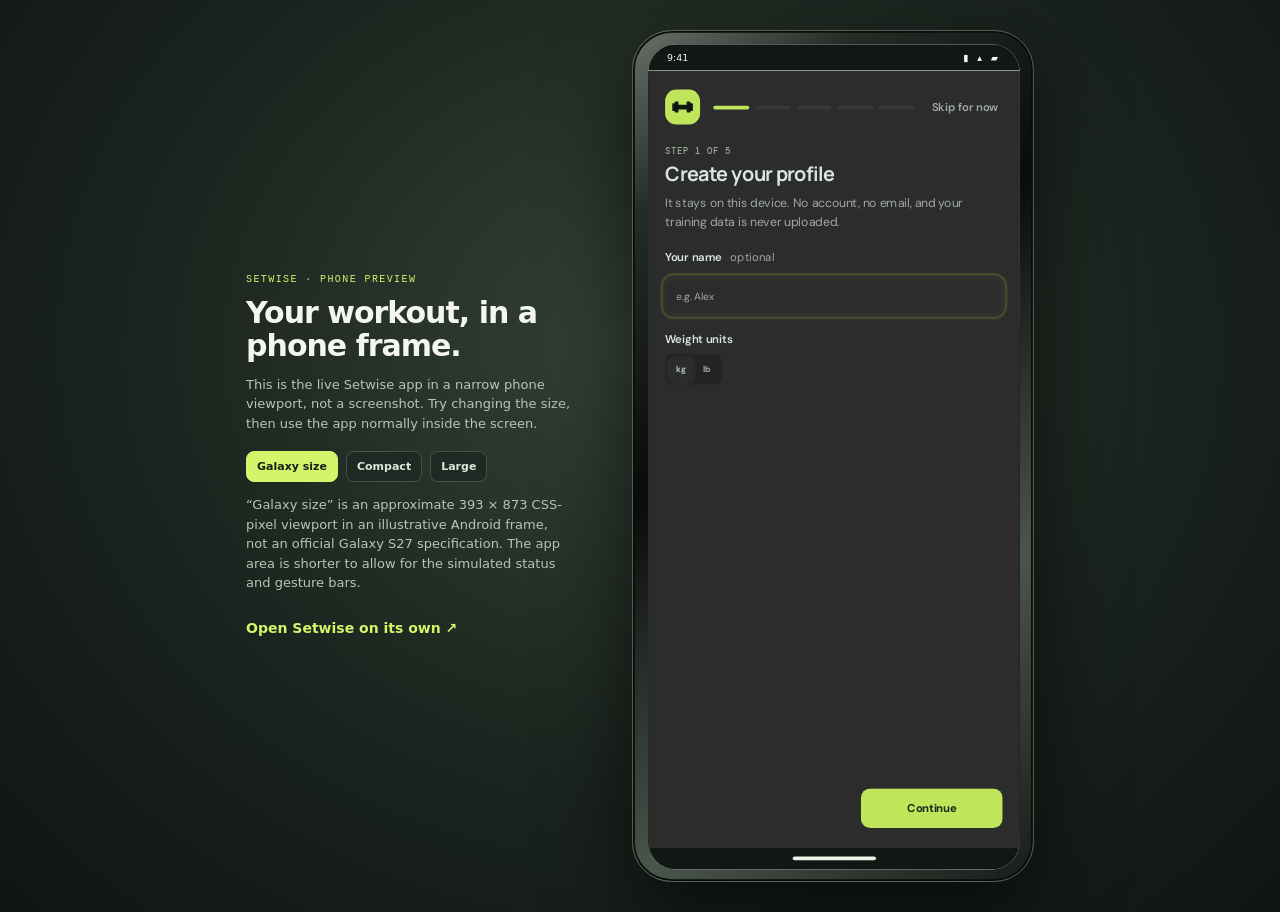
